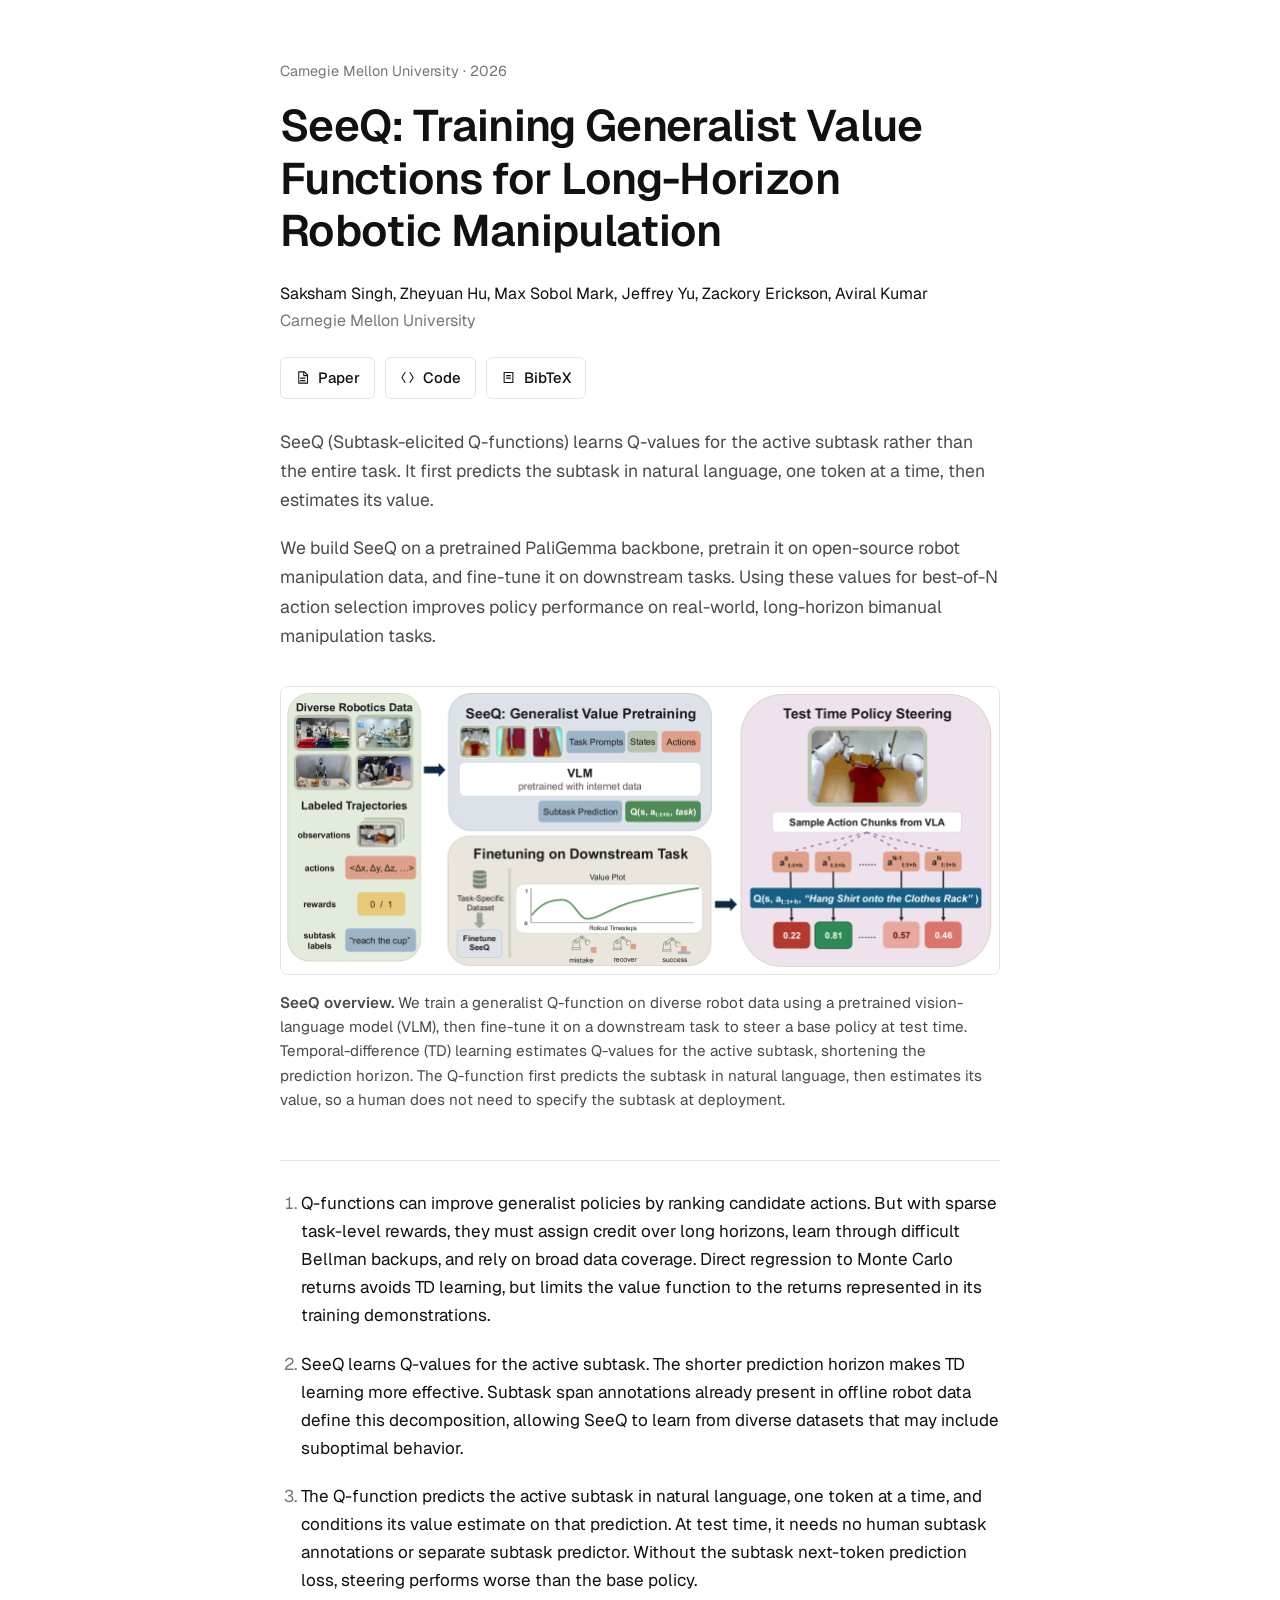
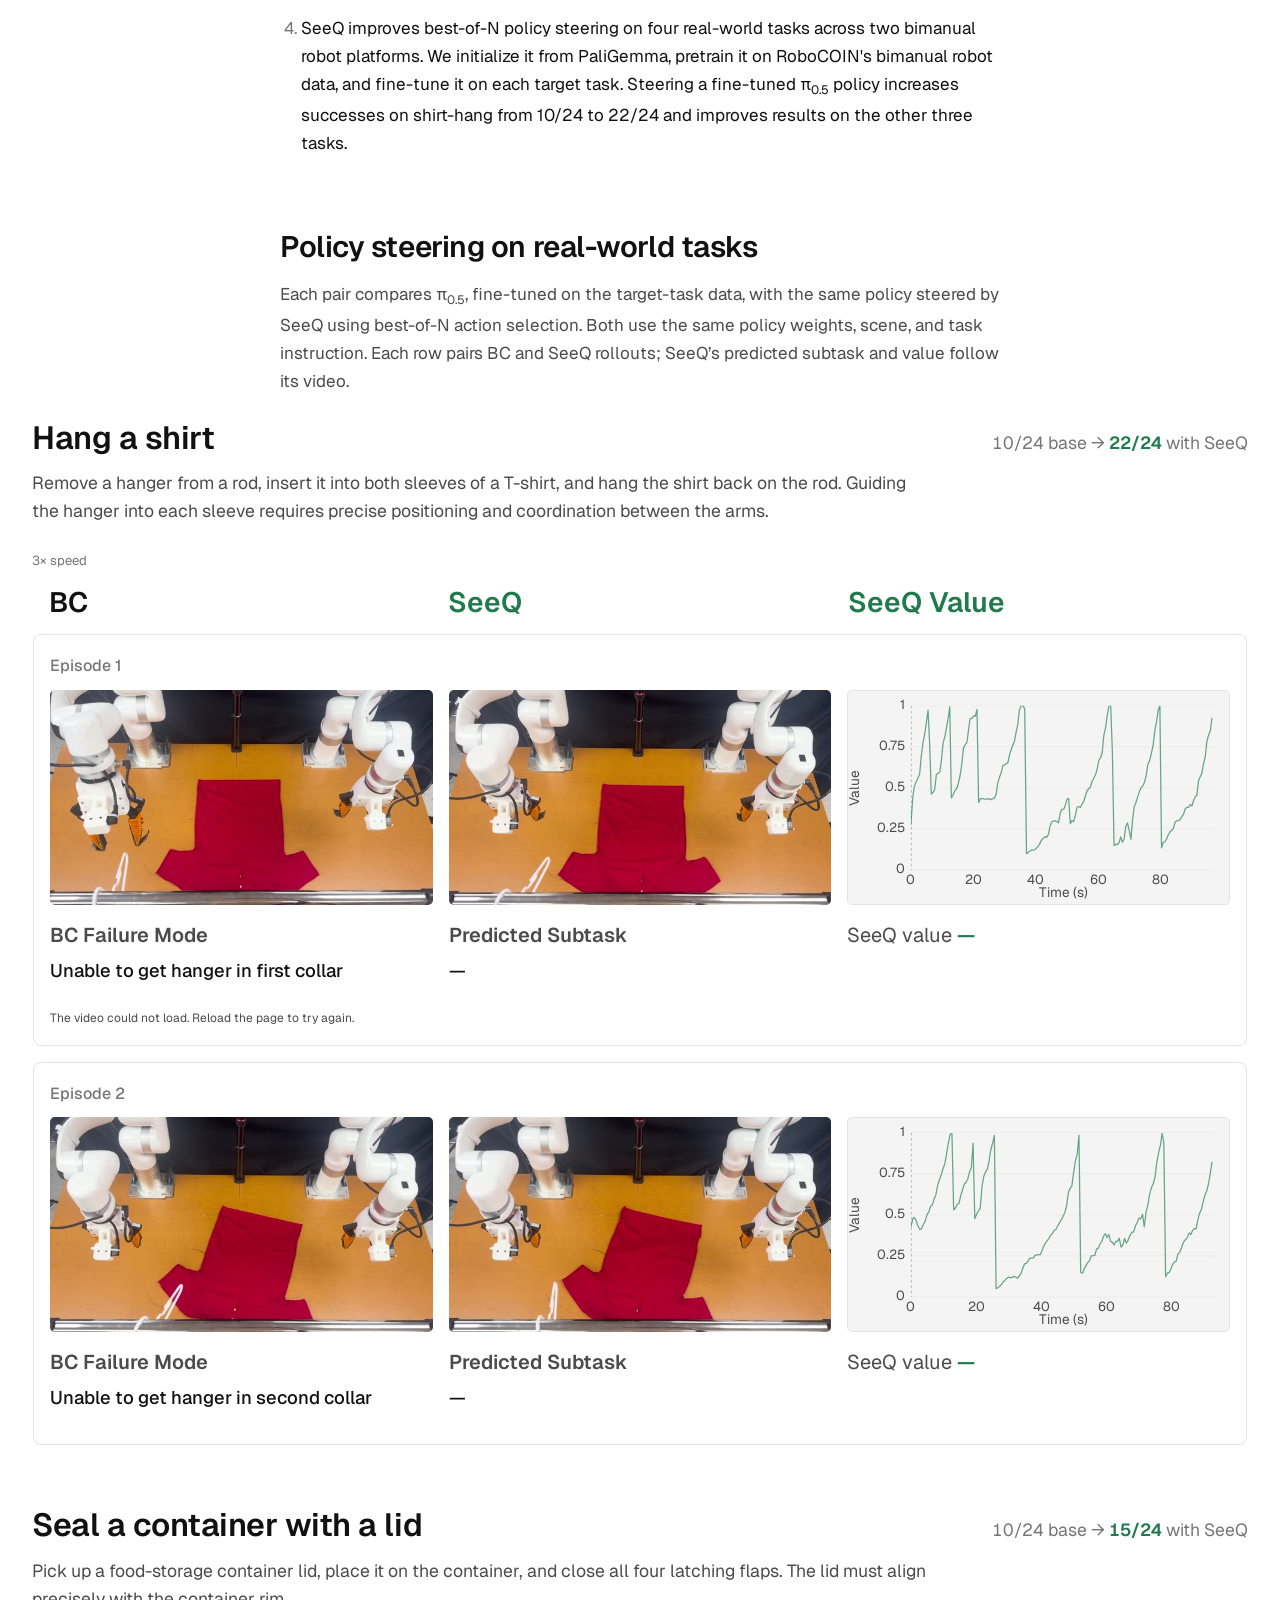
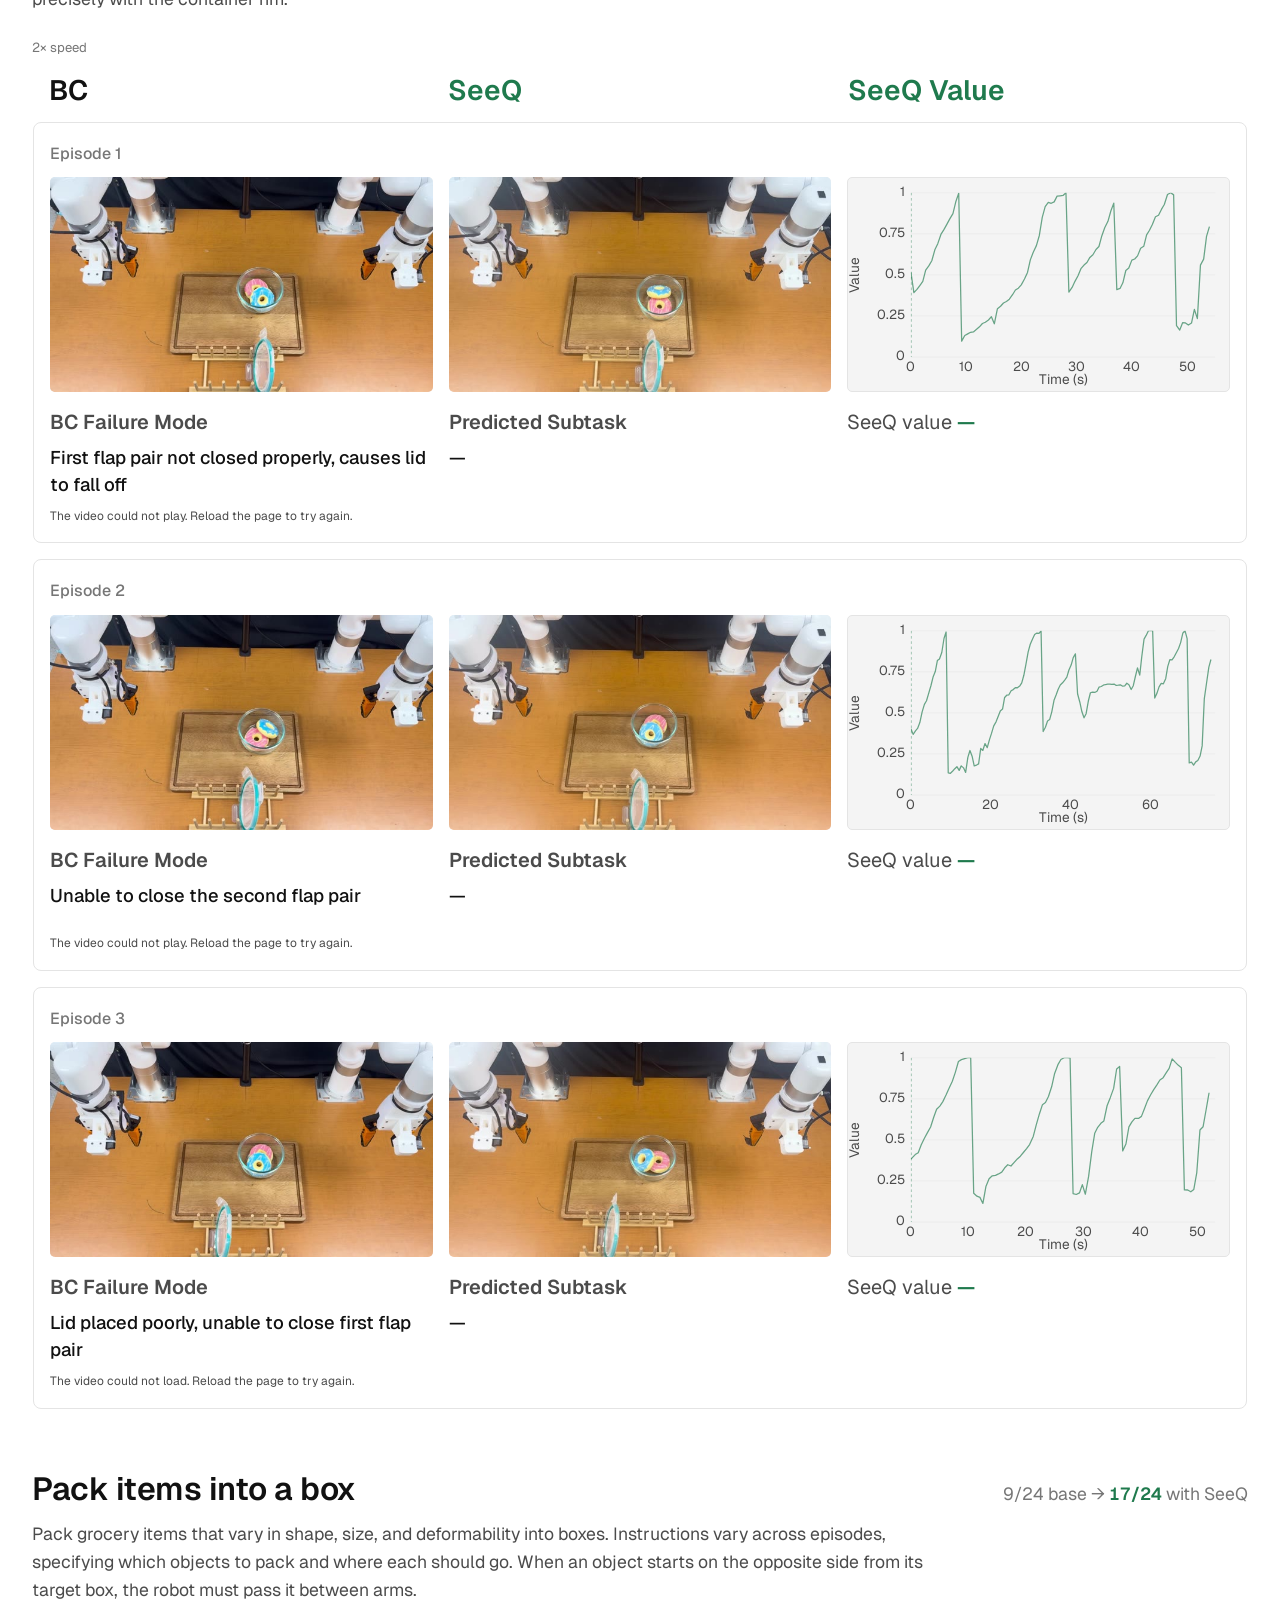
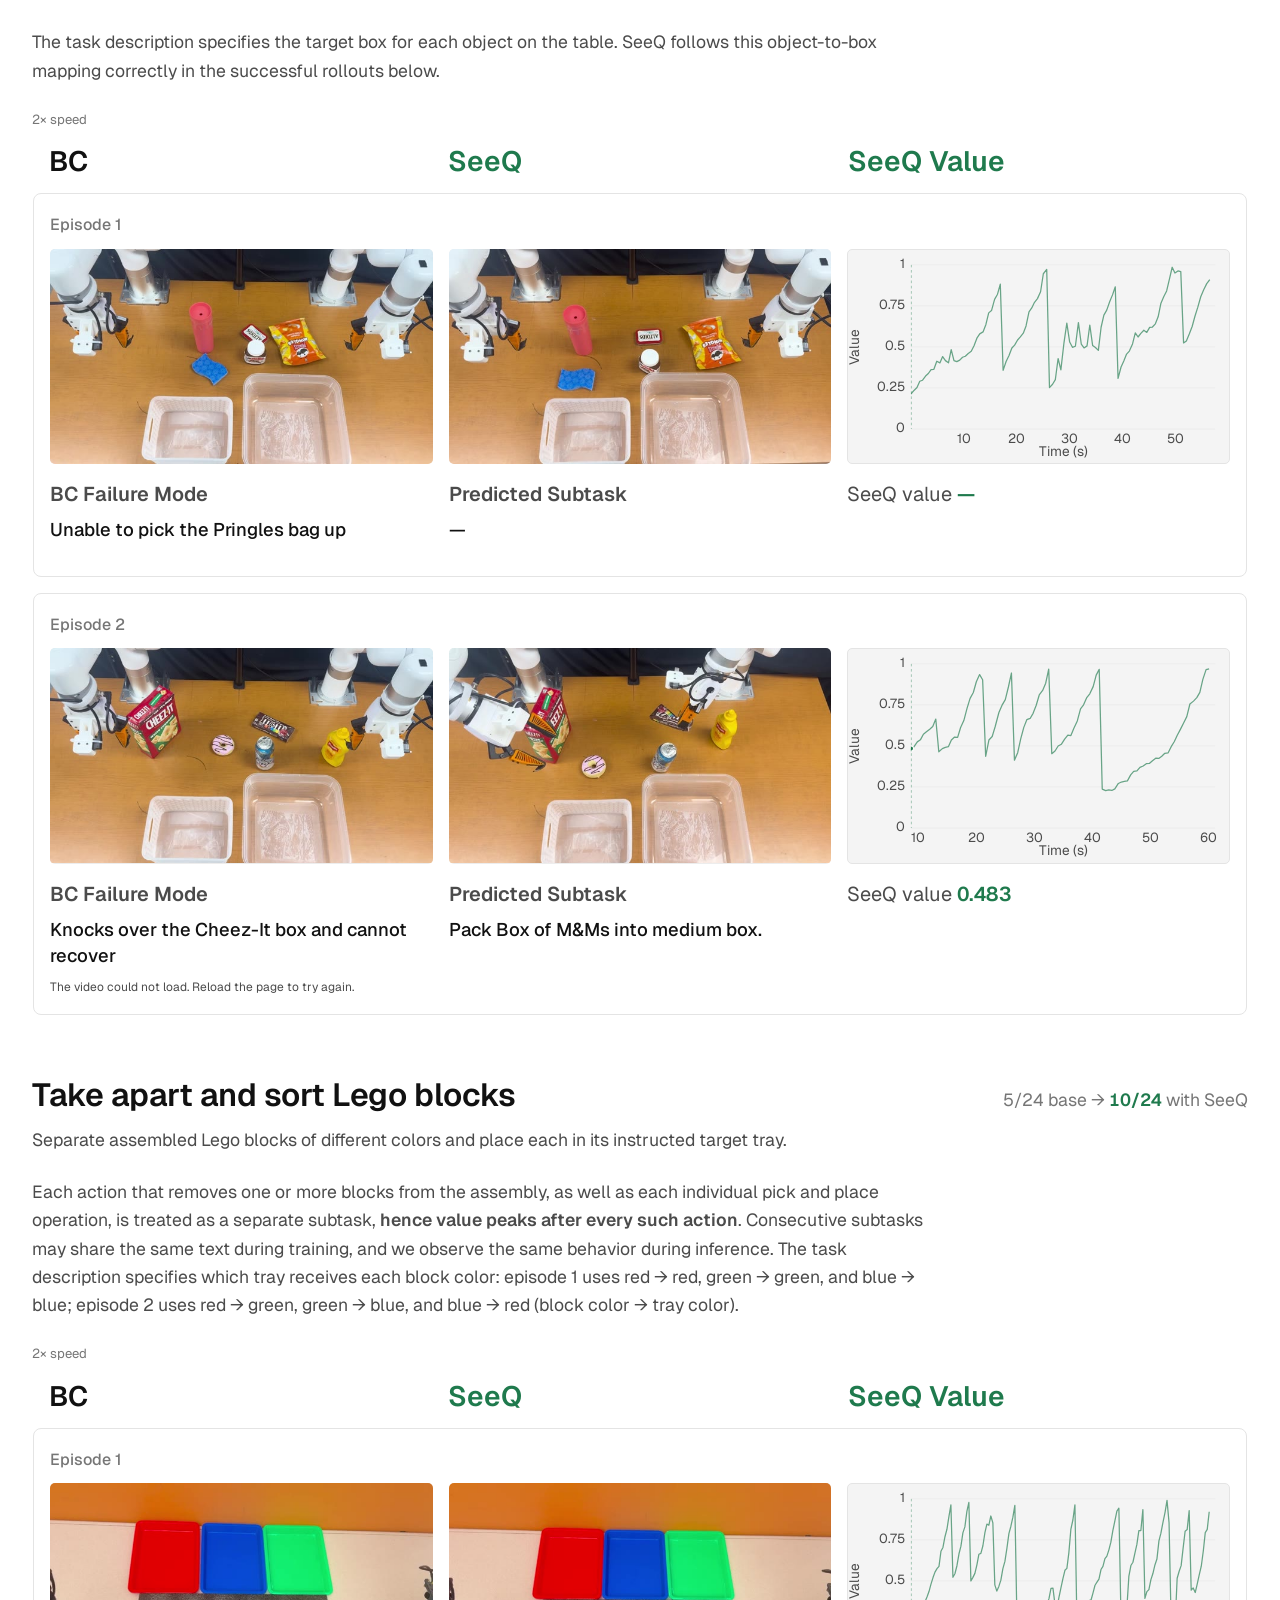
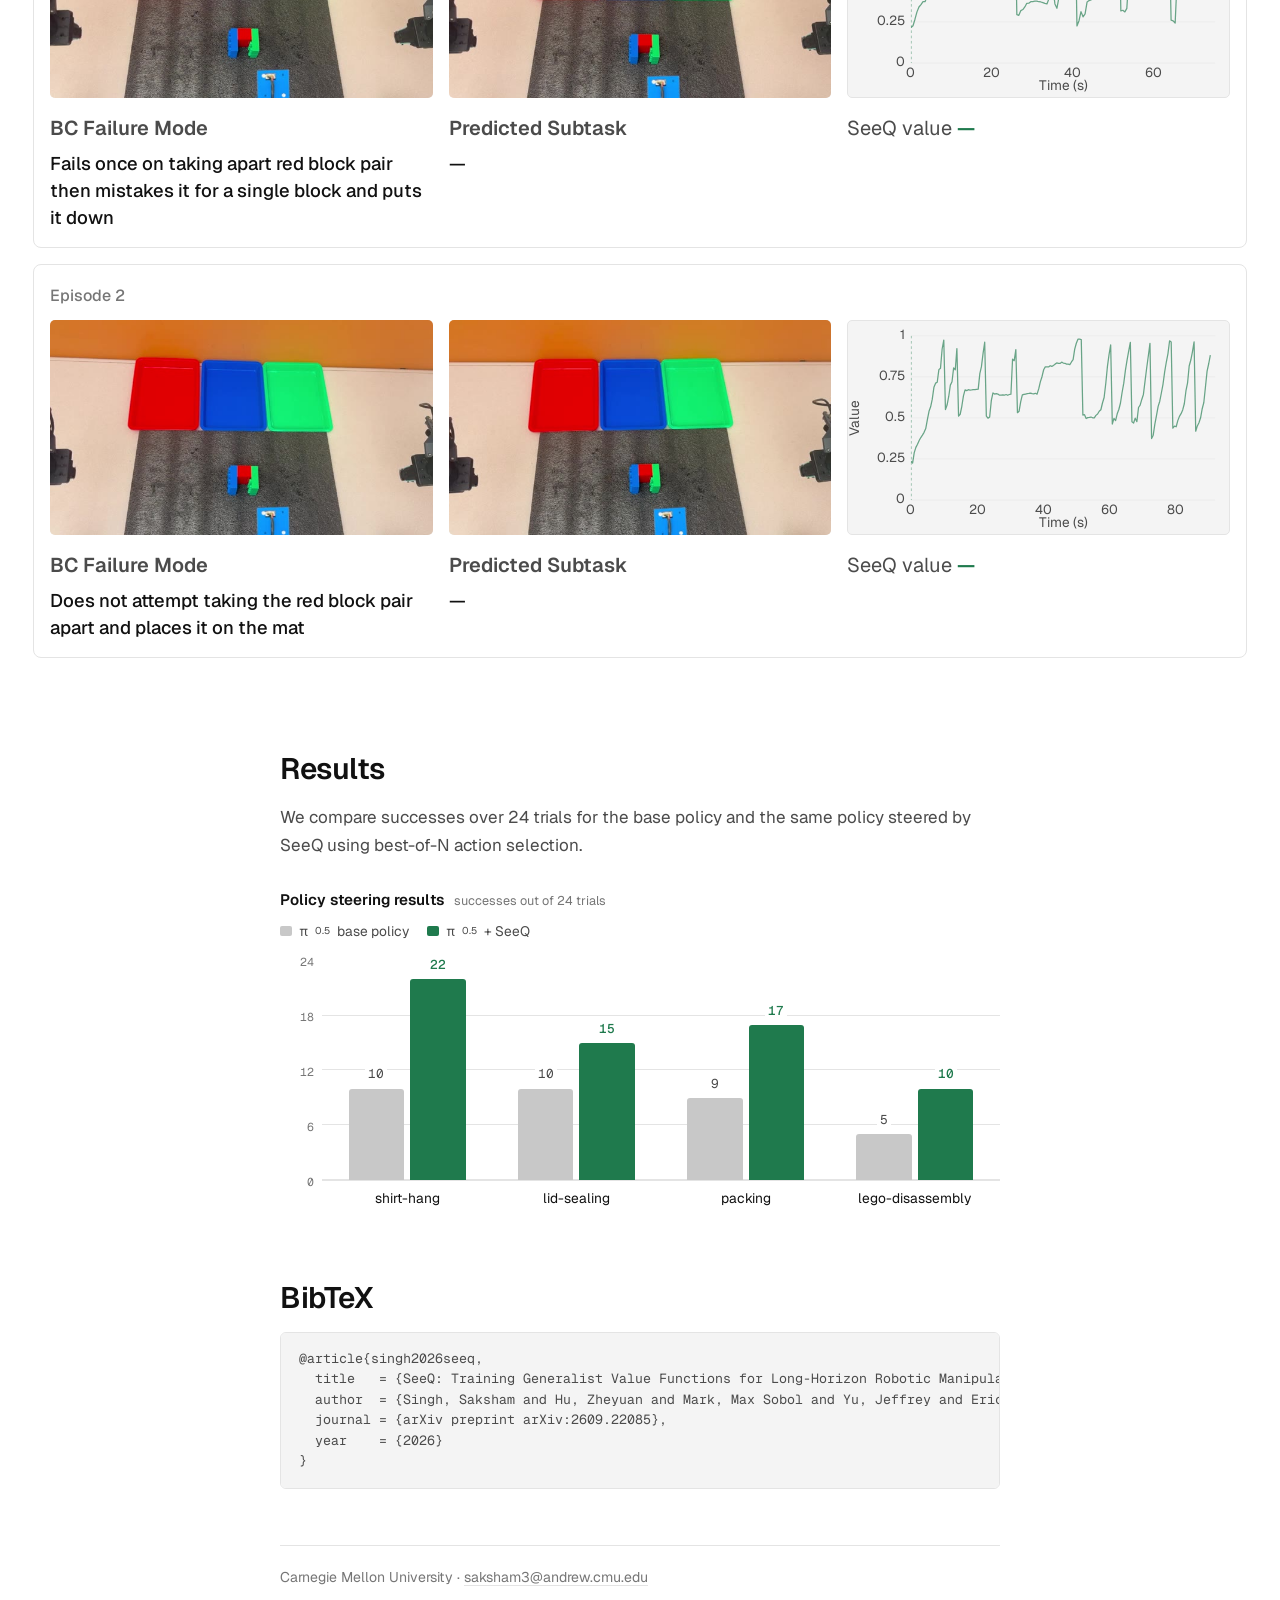
==== index.html @ baf0e5eb "Caption each BC rollout with its failure mode Co-Authored-By: Claude Fable 5.1 <noreply@anthropic.co" ====
<!DOCTYPE html>
<html lang="en">
<head>
<meta charset="utf-8">
<meta name="viewport" content="width=device-width, initial-scale=1">
<title>SeeQ</title>
<meta name="description" content="SeeQ (Subtask-elicited Q-functions) predicts the active subtask in natural language, then estimates its Q-value to guide action selection on long-horizon bimanual manipulation tasks.">
<link rel="icon" href="static/favicon.svg?v=1" type="image/svg+xml">
<link rel="icon" href="static/favicon-32.png?v=1" sizes="32x32" type="image/png">
<link rel="apple-touch-icon" href="static/apple-touch-icon.png?v=1">
<link rel="preconnect" href="https://fonts.googleapis.com">
<link rel="preconnect" href="https://fonts.gstatic.com" crossorigin>
<link rel="stylesheet" href="https://fonts.googleapis.com/css2?family=Geist:wght@400;500;600;700&family=Geist+Mono:wght@400;500&display=swap">
<style>
  :root {
    --ground: #ffffff;
    --panel: #f4f4f4;
    --ink: #111111;
    --ink-2: #4b4b4b;
    --muted: #767676;
    --line: #e4e4e4;
    --accent: #1f7a4d;
    --base-bar: #c8c8c8;
    --slot: #ededed;
    --nav-link: #1a73ff;
    --nav-link-hover: #0b5ed7;
    --text-width: 720px;
    --media-width: 1040px;
    --gutter: clamp(20px, 4vw, 32px);
  }
  @media (prefers-color-scheme: dark) {
    :root:not([data-theme="light"]) {
      --ground: #111111;
      --panel: #1a1a1a;
      --ink: #ededed;
      --ink-2: #b8b8b8;
      --muted: #868686;
      --line: #2a2a2a;
      --accent: #4fbf82;
      --base-bar: #3d3d3d;
      --slot: #1e1e1e;
      --nav-link: #5aa9ff;
      --nav-link-hover: #8cc4ff;
    }
  }
  :root[data-theme="dark"] {
    --ground: #111111;
    --panel: #1a1a1a;
    --ink: #ededed;
    --ink-2: #b8b8b8;
    --muted: #868686;
    --line: #2a2a2a;
    --accent: #4fbf82;
    --base-bar: #3d3d3d;
    --slot: #1e1e1e;
    --nav-link: #5aa9ff;
    --nav-link-hover: #8cc4ff;
  }

  * { box-sizing: border-box; }
  html { color-scheme: light dark; scroll-behavior: smooth; scroll-padding-top: 24px; }
  @media (prefers-reduced-motion: reduce) { html { scroll-behavior: auto; } }
  body {
    margin: 0; background: var(--ground); color: var(--ink);
    font-family: "Geist", system-ui, -apple-system, "Segoe UI", Roboto, sans-serif;
    font-size: 17px; line-height: 1.65;
    padding-block: 0 64px; padding-inline: var(--gutter);
    -webkit-font-smoothing: antialiased;
  }
  a { color: inherit; text-decoration: underline; text-decoration-color: var(--line); text-underline-offset: 3px; }
  a:hover { text-decoration-color: var(--ink-2); }
  :focus-visible { outline: 2px solid var(--accent); outline-offset: 3px; border-radius: 3px; }
  img, video { max-width: 100%; display: block; }
  p { margin: 0 0 1.1em; }
  h1, h2, h3 { margin: 0; line-height: 1.2; text-wrap: balance; letter-spacing: -0.015em; }
  h2 { font-size: clamp(1.5rem, 1.2rem + 1vw, 1.85rem); font-weight: 600; margin-bottom: 16px; }
  h3 { font-size: 1.05rem; font-weight: 600; margin-bottom: 6px; }
  .mono { font-family: "Geist Mono", ui-monospace, SFMono-Regular, Menlo, monospace; font-variant-numeric: tabular-nums; }
  .text { max-width: var(--text-width); margin-inline: auto; }
  .media { max-width: var(--media-width); margin-inline: auto; }
  section { margin-top: clamp(48px, 7vw, 72px); }
  .lead { color: var(--ink-2); }
  b { font-weight: 600; }
  sub { font-size: 0.72em; }

  /* Table of contents: fixed in the left margin, hidden once the rollouts heading scrolls into view */
  .toc {
    position: fixed; left: clamp(16px, 2vw, 28px); top: 50%; transform: translateY(-50%);
    width: 244px; z-index: 10; font-size: 1.1rem; line-height: 1.45;
    transition: opacity 0.25s ease, transform 0.25s ease;
  }
  .toc.hidden { opacity: 0; pointer-events: none; transform: translateY(-50%) translateX(-12px); }
  .toc .toc-title { font-size: 0.82rem; text-transform: uppercase; letter-spacing: 0.05em; color: var(--muted); margin-bottom: 12px; }
  .toc ol { list-style: none; margin: 0; padding: 0; }
  .toc li { margin: 0 0 10px; }
  .toc ol ol { margin: 8px 0 0 4px; padding-left: 12px; border-left: 1px solid var(--line); }
  .toc ol ol li { margin-bottom: 6px; }
  .toc a { color: var(--nav-link); text-decoration: none; font-weight: 500; }
  .toc ol ol a { font-size: 0.98rem; font-weight: 400; }
  .toc a:hover { color: var(--nav-link-hover); }
  @media (max-width: 1280px) { .toc { display: none; } }

  /* Hero */
  header { padding-top: clamp(36px, 5vw, 60px); }
  header .kicker { color: var(--muted); font-size: 0.9rem; margin-bottom: 16px; }
  h1 { font-size: clamp(1.85rem, 1.2rem + 2.4vw, 2.75rem); font-weight: 600; }
  h1 .title-phrase { white-space: nowrap; }
  .dek { font-size: 1.1rem; line-height: 1.65; color: var(--ink-2); margin-top: 28px; }
  .dek p:last-child { margin-bottom: 0; }
  .authors { margin-top: 22px; font-size: 1rem; line-height: 1.7; text-wrap: pretty; }
  .authors .name { white-space: nowrap; }
  .authors .aff { color: var(--muted); }
  .links { margin-top: 22px; display: flex; flex-wrap: wrap; gap: 10px; }
  .btn {
    display: inline-flex; align-items: center; gap: 8px; padding: 8px 14px; border-radius: 6px;
    border: 1px solid var(--line); background: var(--ground); color: var(--ink); text-decoration: none; font-size: 0.93rem; font-weight: 500;
  }
  .btn:hover { border-color: var(--ink-2); }
  .btn svg { width: 15px; height: 15px; fill: none; stroke: currentColor; stroke-width: 1.7; stroke-linecap: round; stroke-linejoin: round; }
  .btn.soon { color: var(--muted); cursor: default; }
  .btn.soon:hover { border-color: var(--line); }

  figure { margin: 0; }
  figcaption, .caption {
    color: var(--ink-2); font-size: 0.95rem; line-height: 1.6;
    margin: 16px auto 0; max-width: var(--text-width);
  }
  .hero-figure { margin-top: 36px; }
  .hero-figure img { width: 100%; border-radius: 8px; border: 1px solid var(--line); background: #fff; }

  /* Summary */
  .tldr { margin-top: 48px; border-top: 1px solid var(--line); padding-top: 28px; }
  .tldr ol { margin: 0; padding-left: 1.25em; display: flex; flex-direction: column; gap: 20px; }
  .tldr li::marker { color: var(--muted); font-variant-numeric: tabular-nums; }

  /* Rollouts */
  .task { margin-top: 40px; }
  .task:first-of-type { margin-top: 24px; }
  .task-head { display: flex; align-items: baseline; justify-content: space-between; gap: 14px; flex-wrap: wrap; margin-bottom: 12px; }
  .task-head h3 { margin: 0; font-weight: 600; font-size: 1.05rem; }
  .task-head .score { color: var(--muted); font-size: 0.92rem; font-variant-numeric: tabular-nums; }
  .task-head .score b { color: var(--accent); font-weight: 600; }
  .pair { display: grid; grid-template-columns: minmax(0, 1fr) minmax(0, 1fr); gap: 16px; }
  @media (max-width: 640px) { .pair { grid-template-columns: 1fr; } }
  .slot .tag { font-size: 0.82rem; color: var(--ink-2); margin-bottom: 6px; display: flex; align-items: center; gap: 8px; }
  .slot .tag::before { content: ""; width: 9px; height: 9px; border-radius: 50%; background: var(--base-bar); }
  .slot.seeq .tag::before { background: var(--accent); }
  .frame { position: relative; aspect-ratio: 16 / 9; width: 100%; border-radius: 6px; overflow: hidden; background: var(--slot); border: 1px solid var(--line); }
  .frame video { position: absolute; inset: 0; width: 100%; height: 100%; object-fit: cover; }
  .frame .empty { position: absolute; inset: 0; display: flex; align-items: center; justify-content: center; text-align: center; padding: 12px; color: var(--muted); font-family: "Geist Mono", monospace; font-size: 0.74rem; line-height: 1.5; }
  .frame.ready .empty { display: none; }
  .todo { color: var(--muted); font-style: italic; }

  /* Vertical grouped bar chart (pure CSS) */
  .results-chart { margin-top: 28px; }
  .chart-title {
    display: flex; align-items: baseline; flex-wrap: wrap; gap: 4px 10px;
    font-size: 0.95rem; font-weight: 600; margin-bottom: 8px;
  }
  .chart-title small { color: var(--muted); font-weight: 400; }
  .legend { display: flex; gap: 18px; flex-wrap: wrap; color: var(--ink-2); font-size: 0.86rem; margin-bottom: 18px; }
  .legend span { display: inline-flex; align-items: center; gap: 7px; }
  .legend span::before { content: ""; width: 12px; height: 10px; border-radius: 2px; background: var(--base-bar); }
  .legend span.s::before { background: var(--accent); }
  .vchart { display: grid; grid-template-columns: 34px 1fr; gap: 8px; }
  .vchart .axis { position: relative; height: 220px; font-family: "Geist Mono", monospace; font-size: 0.72rem; color: var(--muted); font-variant-numeric: tabular-nums; }
  .vchart .axis span { position: absolute; right: 0; transform: translateY(50%); }
  .vchart .plot {
    position: relative; height: 220px; border-bottom: 1px solid var(--line);
    background-image: repeating-linear-gradient(to top, var(--line) 0 1px, transparent 1px 25%);
    display: flex; align-items: flex-end; justify-content: space-around; gap: 4%; padding-inline: 2%;
  }
  .group { display: flex; align-items: flex-end; gap: 6px; height: 100%; width: 18%; max-width: 120px; }
  .vbar { position: relative; flex: 1; height: calc(var(--v) / 24 * 100%); border-radius: 3px 3px 0 0; background: var(--base-bar); }
  .vbar.seeq { background: var(--accent); }
  .vbar span {
    position: absolute; left: 50%; bottom: 100%; transform: translate(-50%, -4px);
    font-family: "Geist Mono", monospace; font-size: 0.8rem; color: var(--ink-2);
    font-variant-numeric: tabular-nums; white-space: nowrap; background: var(--ground); padding-inline: 3px;
  }
  .vbar.seeq span { color: var(--accent); font-weight: 500; }
  .xlabels { display: grid; grid-template-columns: 34px 1fr; gap: 8px; margin-top: 8px; }
  .xlabels .row { display: flex; justify-content: space-around; gap: 4%; padding-inline: 2%; }
  .xlabels .x {
    width: 18%; max-width: 120px; text-align: center; font-size: 0.86rem;
    line-height: 1.4; overflow-wrap: anywhere;
  }
  .xlabels .x small { display: block; color: var(--muted); font-family: "Geist", sans-serif; font-size: 0.78rem; }
  @media (max-width: 560px) {
    .vchart .axis, .vchart .plot { height: 180px; }
    .vchart, .xlabels { grid-template-columns: 24px 1fr; gap: 6px; }
    .vchart .plot, .xlabels .row { gap: 0; padding-inline: 0; }
    .xlabels .x { font-size: 0.8rem; width: 25%; }
    .vbar span { font-size: 0.75rem; }
    .task-head { gap: 6px; }
    .task-head .score { flex-basis: 100%; font-size: 0.85rem; }
    .group { gap: 4px; }
  }
  @media (max-width: 360px) {
    .links { gap: 8px; }
    .btn { font-size: 0.88rem; padding-inline: 9px; }
  }

  pre { margin: 0; padding: 16px 18px; border-radius: 6px; background: var(--panel); border: 1px solid var(--line); font-family: "Geist Mono", monospace; font-size: 0.83rem; line-height: 1.55; overflow-x: auto; color: var(--ink-2); }
  footer {
    margin-top: 56px; border-top: 1px solid var(--line); padding-top: 20px;
    color: var(--muted); font-size: 0.88rem; overflow-wrap: anywhere;
  }
</style>
<link rel="stylesheet" href="static/rollouts/rollouts.css?v=2">
<script defer src="static/rollouts/data.js?v=2"></script>
<script defer src="static/rollouts/player.js?v=7"></script>
</head>
<body>

<aside class="toc" id="toc" aria-label="Contents">
  <div class="toc-title">Contents</div>
  <ol>
    <li><a href="#tldr">Summary</a></li>
    <li><a href="#rollouts">Rollouts</a>
      <ol>
        <li><a href="#shirt_hang">Hang a shirt</a></li>
        <li><a href="#lid_sealing">Seal a container with a lid</a></li>
        <li><a href="#packing">Pack items into a box</a></li>
        <li><a href="#lego">Take apart and sort Lego blocks</a></li>
      </ol>
    </li>
    <li><a href="#results">Results</a></li>
    <li><a href="#bibtex">BibTeX</a></li>
  </ol>
</aside>

<header id="top">
  <div class="text">
    <div class="kicker">Carnegie Mellon University · 2026</div>
    <h1>SeeQ: Training Generalist Value Functions for <span class="title-phrase">Long-Horizon</span>
      Robotic Manipulation</h1>
    <div class="authors">
      <span class="name">Saksham Singh</span>, <span class="name">Zheyuan Hu</span>,
      <span class="name">Max Sobol Mark</span>, <span class="name">Jeffrey Yu</span>,
      <span class="name">Zackory Erickson</span>, <span class="name">Aviral Kumar</span><br>
      <span class="aff">Carnegie Mellon University</span>
    </div>
    <div class="links">
      <a class="btn" href="https://arxiv.org/abs/2609.22085"><svg viewBox="0 0 24 24"><path d="M6 3h9l5 5v13H6z"/><path d="M14 3v6h6"/><path d="M9 13h7M9 17h7"/></svg>Paper</a>
      <a class="btn" href="https://github.com/saksham002/generalist-value-functions"><svg viewBox="0 0 24 24"><path d="M8 4 3 12l5 8M16 4l5 8-5 8"/></svg>Code</a>
      <a class="btn" href="#bibtex"><svg viewBox="0 0 24 24"><path d="M5 4h14v16H5z"/><path d="M9 9h6M9 13h6"/></svg>BibTeX</a>
    </div>
    <div class="dek">
      <p>SeeQ (Subtask-elicited Q-functions) learns Q-values for the active subtask rather than the entire task.
        It first predicts the subtask in natural language, one token at a time, then estimates its value.</p>
      <p>We build SeeQ on a pretrained PaliGemma backbone, pretrain it on open-source robot manipulation data,
        and fine-tune it on downstream tasks. Using these values for best-of-N action selection improves policy
        performance on real-world, long-horizon bimanual manipulation tasks.</p>
    </div>
  </div>

  <figure class="text hero-figure">
    <img src="static/seeq_teaser.png?v=293fc65b6475" alt="SeeQ overview. Left: diverse robot data with observations, actions, sparse rewards and subtask labels. Middle: a VLM-backed Q-function pretrained to predict the subtask and its value, then fine-tuned on a downstream task. Right: at test time the policy samples action chunks and SeeQ scores each one for the predicted subtask.">
    <figcaption><b>SeeQ overview.</b> We train a generalist Q-function on diverse robot data using a pretrained
      vision-language model (VLM), then fine-tune it on a downstream task to steer a base policy at test time.
      Temporal-difference (TD) learning estimates Q-values for the active subtask, shortening the prediction horizon.
      The Q-function first predicts the subtask in natural language, then estimates its value, so a human does not
      need to specify the subtask at deployment.</figcaption>
  </figure>

  <div class="text tldr" id="tldr">
    <ol>
      <li>Q-functions can improve generalist policies by ranking candidate actions. But with sparse task-level rewards,
        they must assign credit over long horizons, learn through difficult Bellman backups, and rely on broad data
        coverage. Direct regression to Monte Carlo returns avoids TD learning, but limits the value function to the
        returns represented in its training demonstrations.</li>
      <li>SeeQ learns Q-values for the active subtask. The shorter prediction horizon makes TD learning more effective.
        Subtask span annotations already present in offline robot data define this decomposition, allowing SeeQ to
        learn from diverse datasets that may include suboptimal behavior.</li>
      <li>The Q-function predicts the active subtask in natural language, one token at a time, and conditions its value
        estimate on that prediction. At test time, it needs no human subtask annotations or separate subtask predictor.
        Without the subtask next-token prediction loss, steering performs worse than the base policy.</li>
      <li>SeeQ improves best-of-N policy steering on four real-world tasks across two bimanual robot platforms.
        We initialize it from PaliGemma, pretrain it on RoboCOIN's bimanual robot data, and fine-tune it on each target
        task. Steering a fine-tuned π<sub>0.5</sub> policy increases successes on shirt-hang from 10/24 to 22/24 and
        improves results on the other three tasks.</li>
    </ol>
  </div>
</header>

<section id="rollouts">
  <div class="text">
    <h2>Policy steering on real-world tasks</h2>
    <p class="lead">Each pair compares π<sub>0.5</sub>, fine-tuned on the target-task data, with the same policy steered
      by SeeQ using best-of-N action selection. Both use the same policy weights, scene, and task instruction.
      Each row pairs BC and SeeQ rollouts;
      SeeQ’s predicted subtask and value follow its video.</p>
  </div>
  <div class="media">
    <article class="task" id="shirt_hang">
      <div class="task-head"><h3>Hang a shirt</h3><span class="score">10/24 base &rarr; <b>22/24</b> with SeeQ</span></div>
      <p class="caption">Remove a hanger from a rod, insert it into both sleeves of a T-shirt, and hang the shirt back
        on the rod. Guiding the hanger into each sleeve requires precise positioning and coordination between the arms.</p>
      <div class="rollout-pairs"></div>
    </article>
    <article class="task" id="lid_sealing">
      <div class="task-head"><h3>Seal a container with a lid</h3><span class="score">10/24 base &rarr; <b>15/24</b> with SeeQ</span></div>
      <p class="caption">Pick up a food-storage container lid, place it on the container, and close all four latching
        flaps. The lid must align precisely with the container rim.</p>
      <div class="rollout-pairs"></div>
    </article>
    <article class="task" id="packing">
      <div class="task-head"><h3>Pack items into a box</h3><span class="score">9/24 base &rarr; <b>17/24</b> with SeeQ</span></div>
      <p class="caption">Pack grocery items that vary in shape, size, and deformability into boxes. Instructions
        vary across episodes, specifying which objects to pack and where each should go. When an object starts on
        the opposite side from its target box, the robot must pass it between arms.</p>
      <p class="caption">The task description specifies the target box for each object on the table. SeeQ follows
        this object-to-box mapping correctly in the successful rollouts below.</p>
      <div class="rollout-pairs"></div>
    </article>
    <article class="task" id="lego">
      <div class="task-head"><h3>Take apart and sort Lego blocks</h3><span class="score">5/24 base &rarr; <b>10/24</b> with SeeQ</span></div>
      <p class="caption">Separate assembled Lego blocks of different colors and place each in its instructed target tray.</p>
      <p class="caption">Each action that removes one or more blocks from the assembly, as well as each individual
        pick and place operation, is treated as a separate subtask, <b>hence value peaks after every such action</b>. Consecutive subtasks may share the same text
        during training, and we observe the same behavior during inference. The task description specifies which
        tray receives each block color: episode 1 uses red &rarr; red, green &rarr; green, and blue &rarr; blue;
        episode 2 uses red &rarr; green, green &rarr; blue, and blue &rarr; red (block color &rarr; tray color).</p>
      <div class="rollout-pairs"></div>
    </article>
  </div>
</section>

<section id="results">
  <div class="text">
    <h2>Results</h2>
    <p class="lead">We compare successes over 24 trials for the base policy and the same policy steered by SeeQ
      using best-of-N action selection.</p>
  </div>

  <div class="text results-chart">
    <div class="chart-title">Policy steering results <small>successes out of 24 trials</small></div>
    <div class="legend"><span>π<sub>0.5</sub> base policy</span><span class="s">π<sub>0.5</sub> + SeeQ</span></div>
    <div class="vchart" role="img" aria-label="Base policy versus SeeQ successes out of 24: shirt-hang 10 vs 22, lid-sealing 10 vs 15, packing 9 vs 17, lego-disassembly 5 vs 10.">
      <div class="axis"><span style="bottom:100%">24</span><span style="bottom:75%">18</span><span style="bottom:50%">12</span><span style="bottom:25%">6</span><span style="bottom:0">0</span></div>
      <div class="plot">
        <div class="group"><div class="vbar" style="--v:10"><span>10</span></div><div class="vbar seeq" style="--v:22"><span>22</span></div></div>
        <div class="group"><div class="vbar" style="--v:10"><span>10</span></div><div class="vbar seeq" style="--v:15"><span>15</span></div></div>
        <div class="group"><div class="vbar" style="--v:9"><span>9</span></div><div class="vbar seeq" style="--v:17"><span>17</span></div></div>
        <div class="group"><div class="vbar" style="--v:5"><span>5</span></div><div class="vbar seeq" style="--v:10"><span>10</span></div></div>
      </div>
    </div>
    <div class="xlabels"><div></div><div class="row">
      <div class="x">shirt-hang</div>
      <div class="x">lid-sealing</div>
      <div class="x">packing</div>
      <div class="x">lego-disas&shy;sembly</div>
    </div></div>
  </div>
</section>

<section id="bibtex">
  <div class="text">
    <h2>BibTeX</h2>
<pre>@article{singh2026seeq,
  title   = {SeeQ: Training Generalist Value Functions for Long-Horizon Robotic Manipulation},
  author  = {Singh, Saksham and Hu, Zheyuan and Mark, Max Sobol and Yu, Jeffrey and Erickson, Zackory and Kumar, Aviral},
  journal = {arXiv preprint arXiv:2609.22085},
  year    = {2026}
}</pre>
  </div>
</section>

<footer class="text">
  Carnegie Mellon University · <a href="mailto:saksham3@andrew.cmu.edu">saksham3@andrew.cmu.edu</a>
</footer>

<script>
  // The table of contents stays while the reader is above the rollouts and leaves as soon as
  // the "Policy steering" heading enters the viewport.
  (function () {
    var toc = document.getElementById("toc");
    var heading = document.querySelector("#rollouts h2");
    function update() {
      toc.classList.toggle("hidden", heading.getBoundingClientRect().top < window.innerHeight);
    }
    update();
    window.addEventListener("scroll", update, { passive: true });
    window.addEventListener("resize", update);
  })();

  // A slot shows the filename it expects until that mp4 exists.
  document.querySelectorAll(".frame video").forEach(function (video) {
    var frame = video.parentElement;
    video.addEventListener("loadedmetadata", function () { frame.classList.add("ready"); });
    video.addEventListener("error", function () { frame.classList.remove("ready"); video.hidden = true; });
  });
</script>
</body>
</html>
---- static/rollouts/rollouts.css ----
#rollouts > .media { max-width: 1280px; }
#rollouts .task { scroll-margin-top: 70px; }
#rollouts .task-head h3 { font-size: clamp(1.8rem, 2.5vw, 2.25rem); }
#rollouts .task-head .score { font-size: 1.1rem; }
#rollouts .task > .caption { margin: 12px 0 24px; max-width: 900px; font-size: 1.1rem; }
#rollouts .task-meta { color: var(--muted); font-size: 0.82rem; margin-bottom: 14px; }
#rollouts .comparison-scroll { overflow-x: auto; padding: 0 1px 5px; }
#rollouts .comparison { min-width: 810px; }
#rollouts .columns, #rollouts .episode-grid { display: grid; grid-template-columns: repeat(3, minmax(0, 1fr)); gap: 16px; }
#rollouts .columns { padding: 0 16px 14px; font-size: 1.75rem; line-height: 1.25; font-weight: 600; color: var(--ink); }
#rollouts .columns > :nth-child(2), #rollouts .columns > :nth-child(3) { color: var(--accent); }
#rollouts .episode { border: 1px solid var(--line); border-radius: 8px; background: var(--ground); padding: 16px; margin-bottom: 16px; }
#rollouts .episode-top { margin-bottom: 10px; }
#rollouts .episode-number { font-size: 1rem; font-weight: 500; color: var(--muted); }
#rollouts .video-shell { border-radius: 5px; overflow: hidden; background: var(--slot); aspect-ratio: 16 / 9; }
#rollouts video { width: 100%; height: 100%; display: block; object-fit: contain; }
#rollouts .subtask { display: flex; flex-direction: column; gap: 6px; padding-top: 14px; min-height: 96px; }
#rollouts .subtask-label { color: var(--ink-2); font-size: 1.25rem; font-weight: 600; }
#rollouts .subtask-text { font-size: 1.15rem; line-height: 1.45; font-weight: 500; }
#rollouts .chart { width: 100%; aspect-ratio: 16 / 9; display: block; border: 1px solid var(--line); border-radius: 5px; background: var(--panel); }
#rollouts .chart text { font-family: inherit; fill: var(--ink-2); font-size: 25px; }
#rollouts .chart .axis-label { font-size: 26px; }
#rollouts .chart .grid-line { stroke: var(--line); }
#rollouts .chart .value-path { stroke: var(--accent); opacity: 0.65; }
#rollouts .chart .cursor { stroke: var(--accent); }
#rollouts .chart .current-value { fill: var(--accent); stroke: var(--ground); }
#rollouts .value-readout { padding-top: 14px; font-size: 1.25rem; color: var(--ink-2); font-variant-numeric: tabular-nums; }
#rollouts .value-readout strong { color: var(--accent); font-weight: 600; }
#rollouts .playback-status { font-size: 0.75rem; color: var(--ink-2); margin: 8px 0 0; }
#rollouts .playback-status:empty { display: none; }
#rollouts .scroll-hint { display: none; }
@media (max-width: 900px) {
  #rollouts .scroll-hint { display: block; color: var(--muted); font-size: 0.75rem; margin: 0 0 12px; }
}
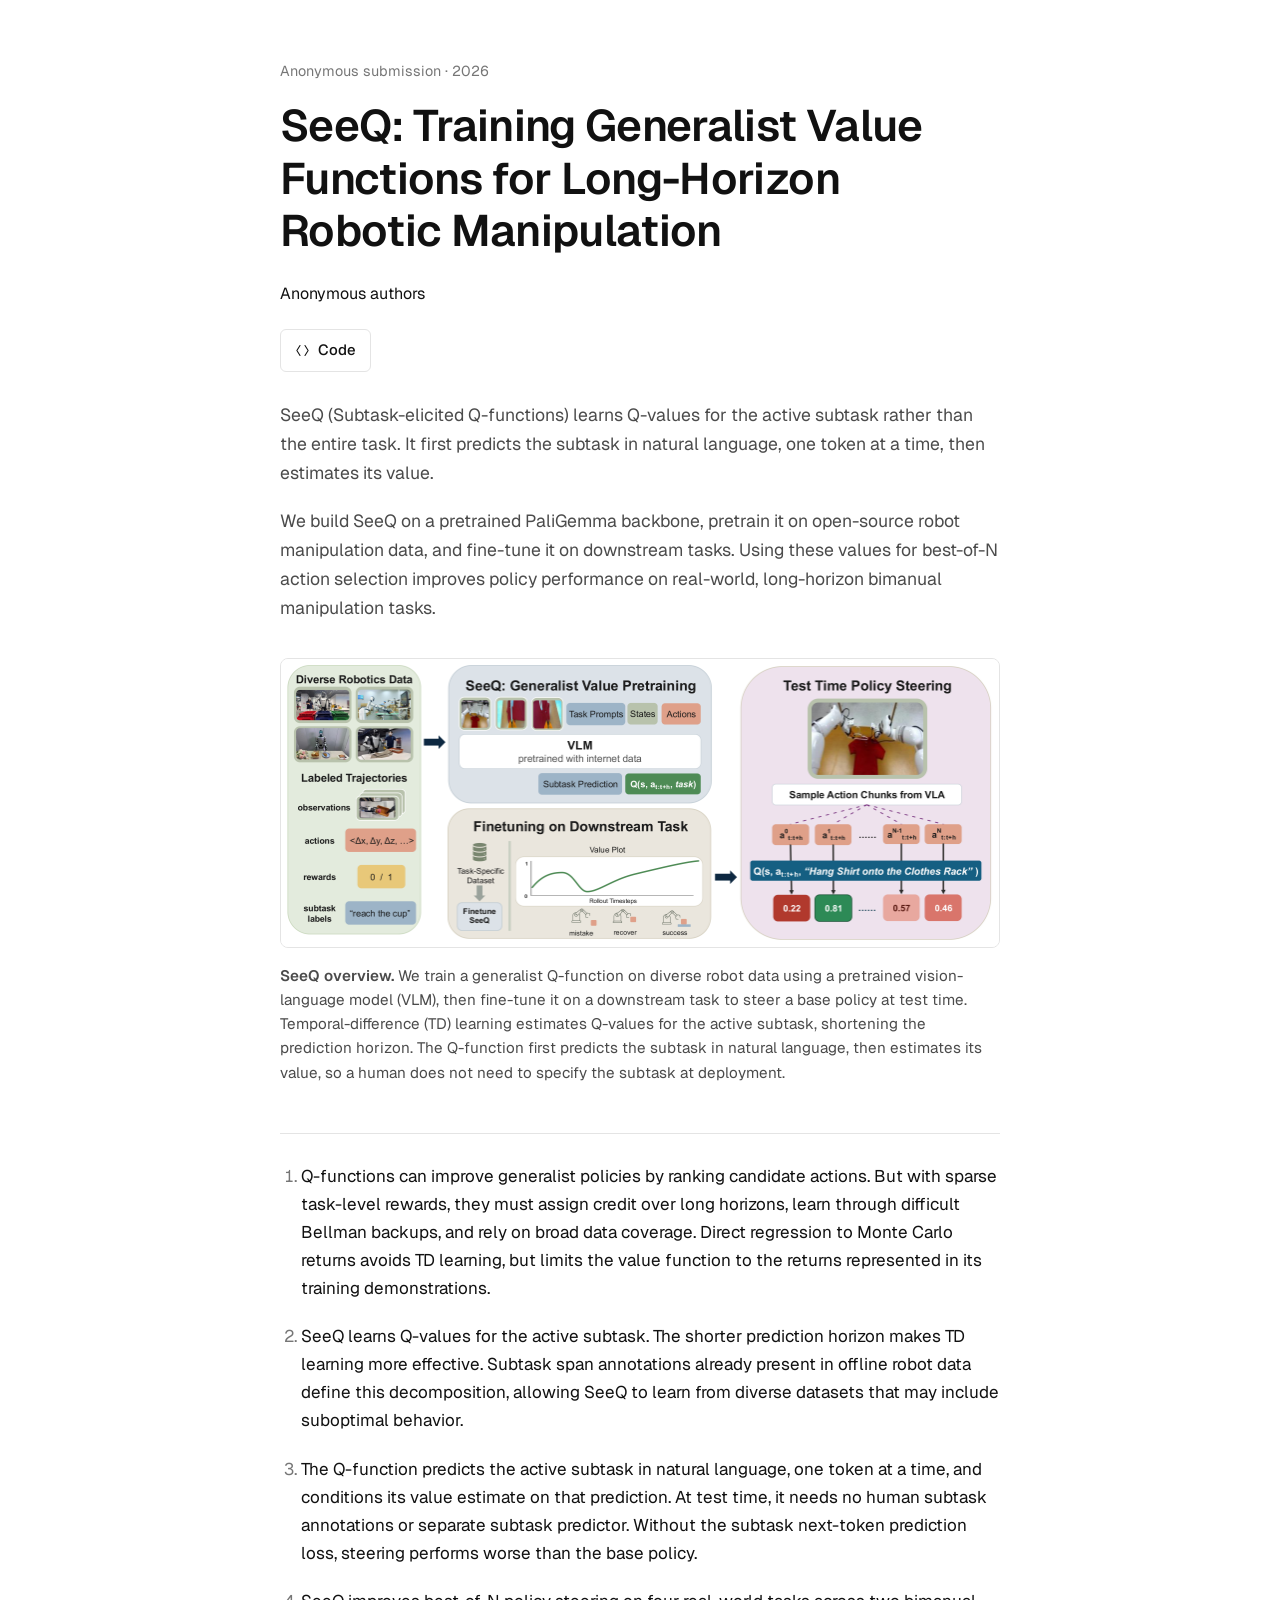
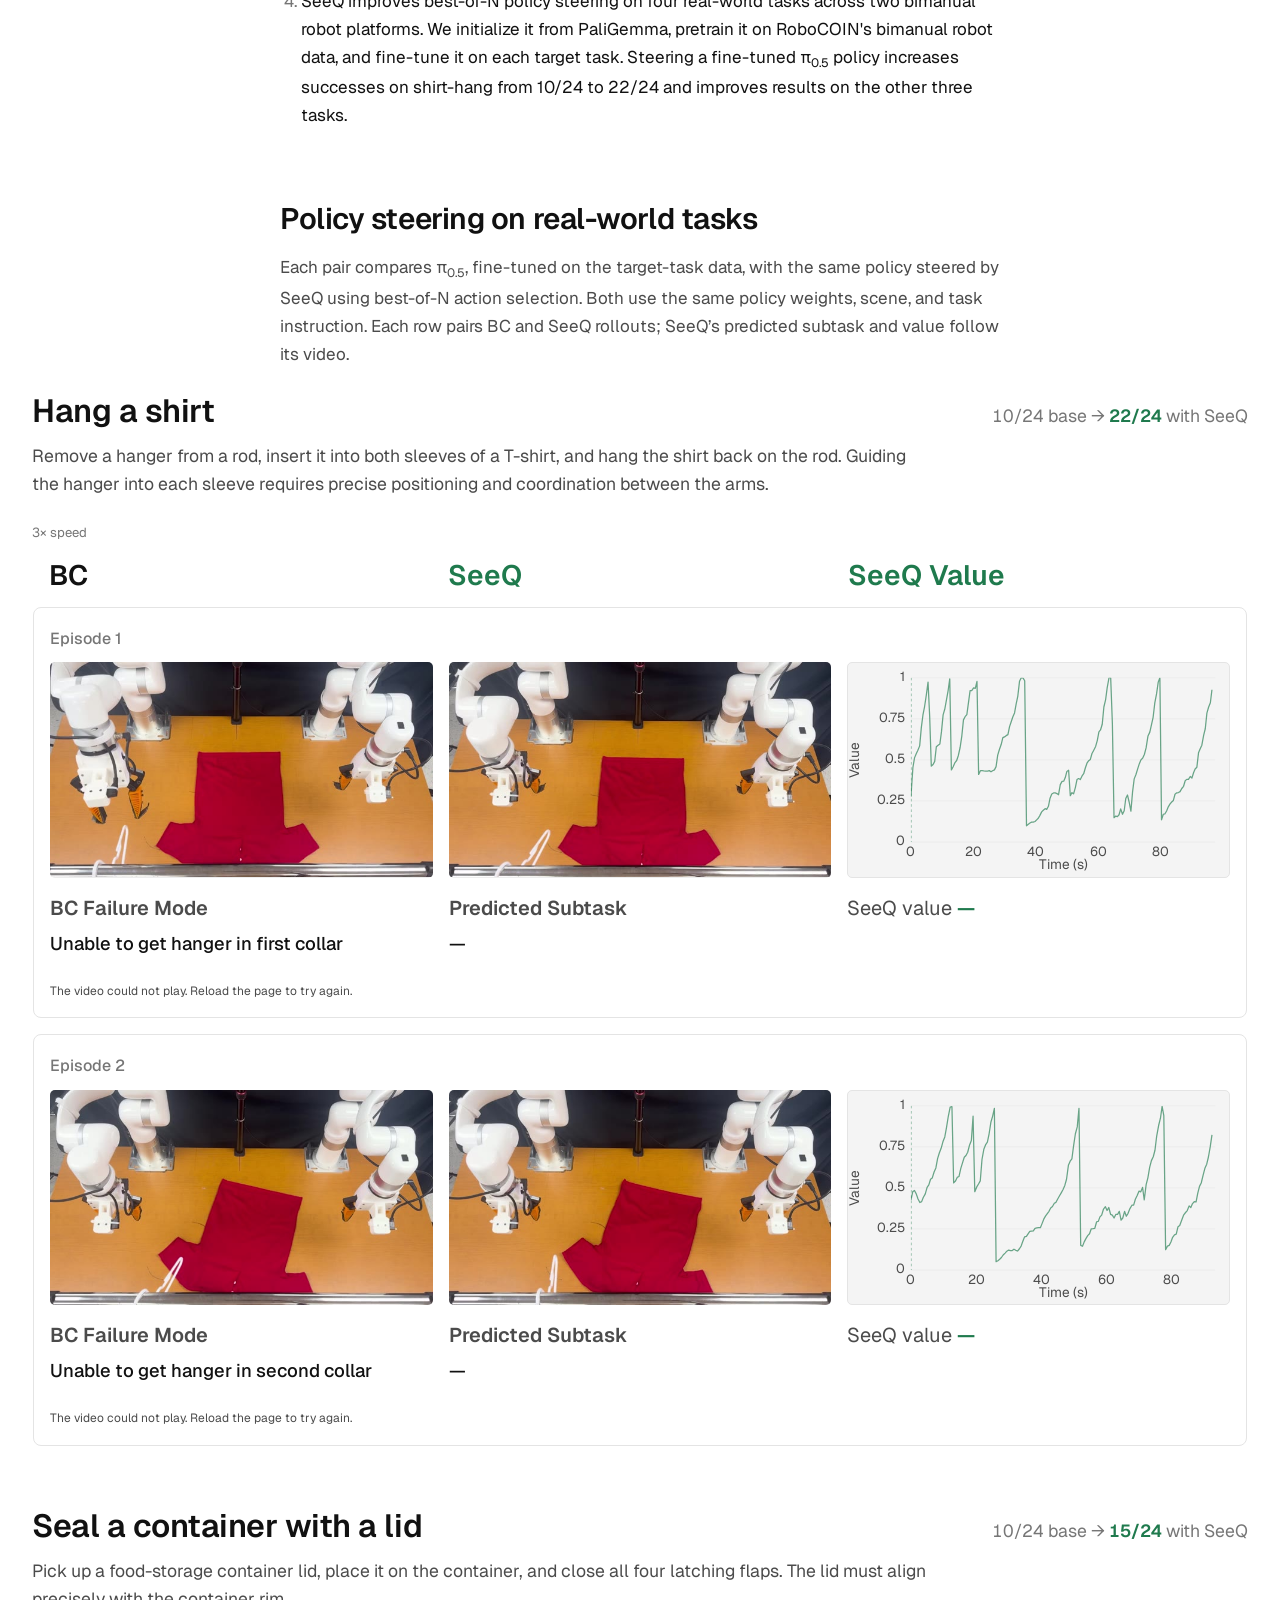
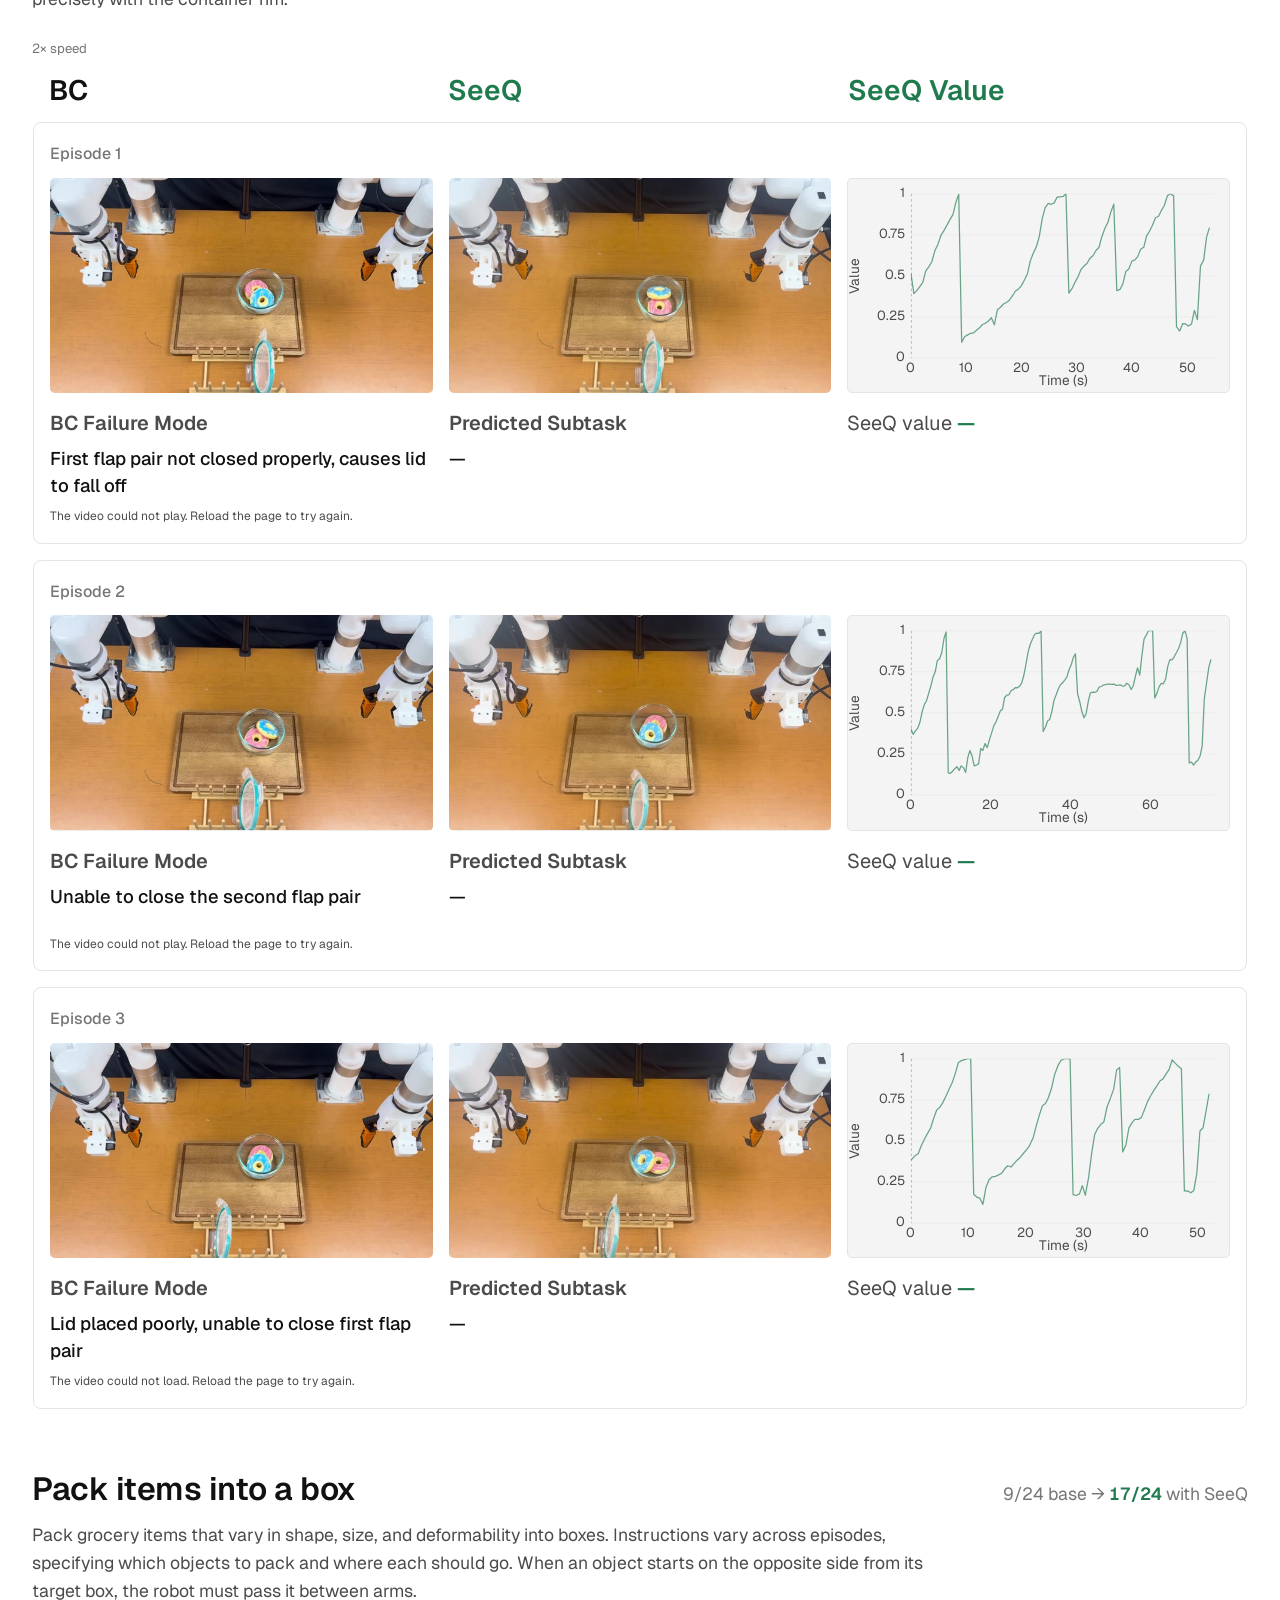
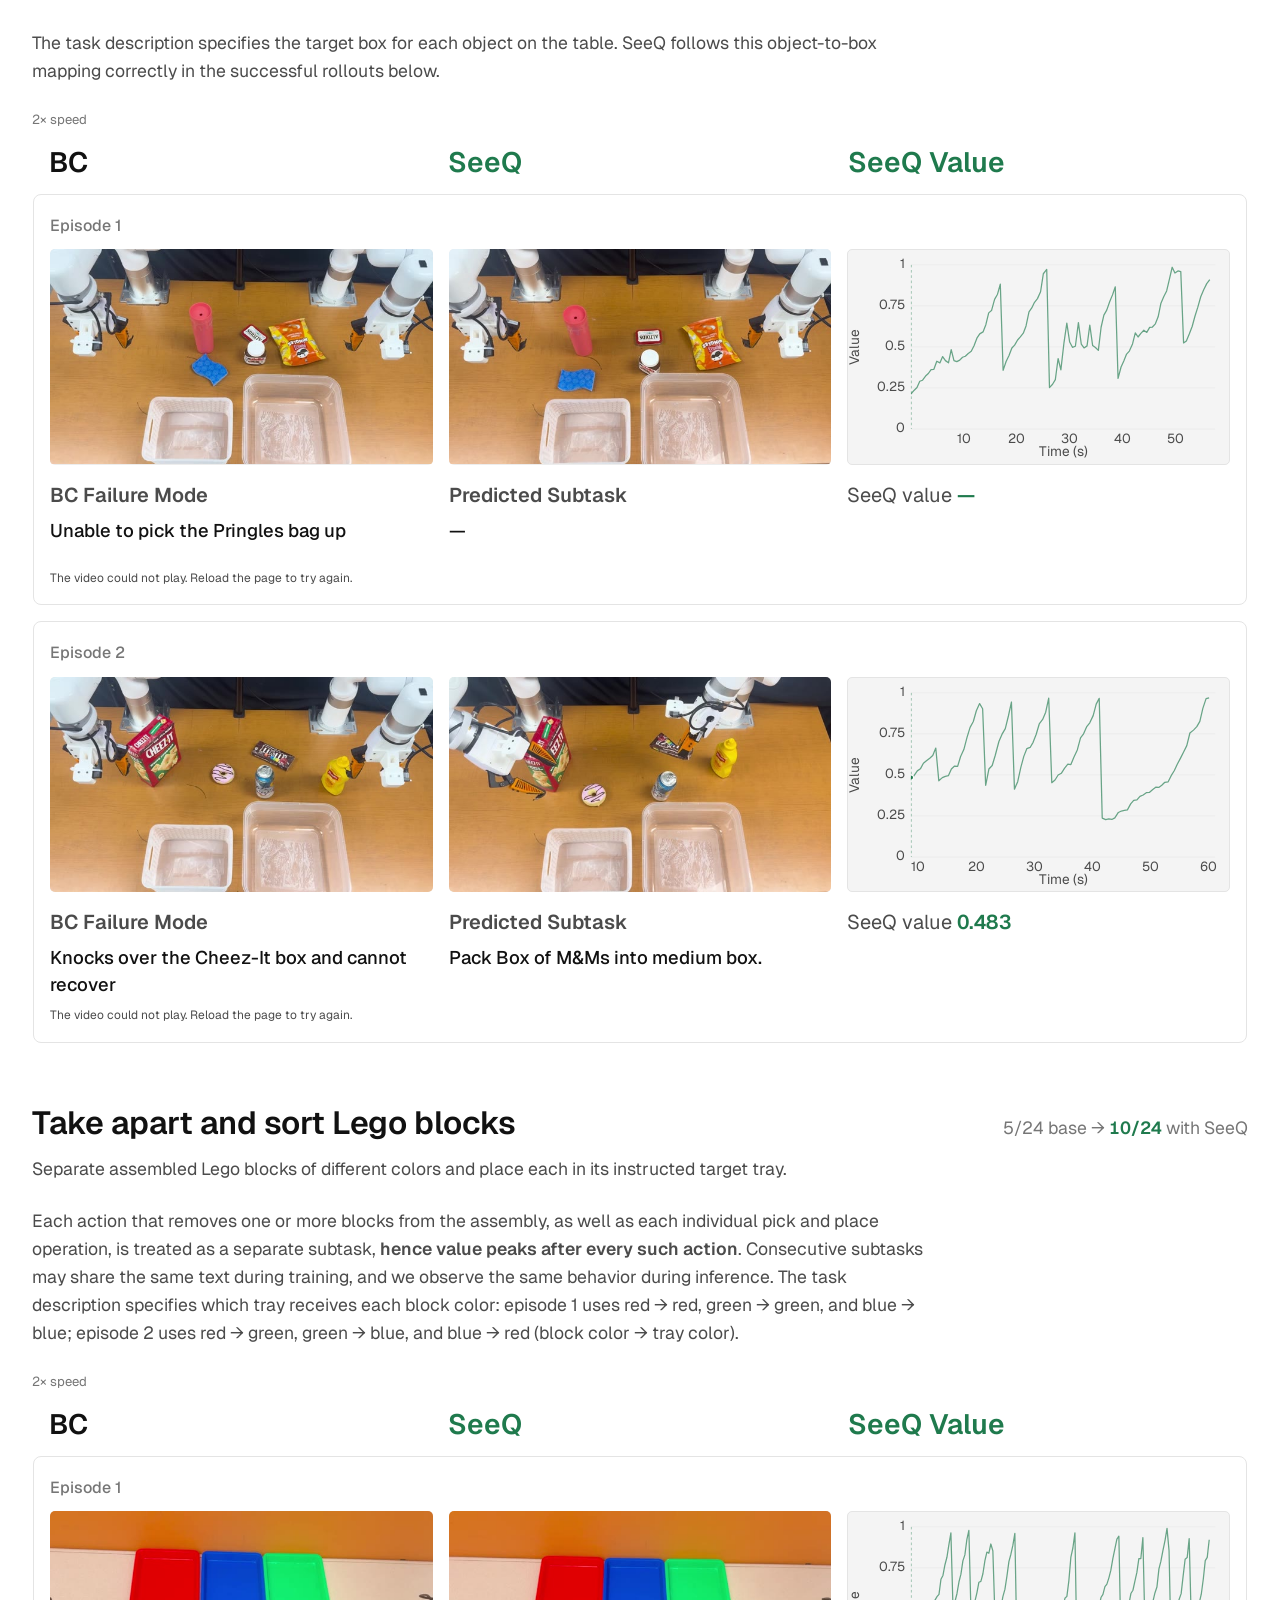
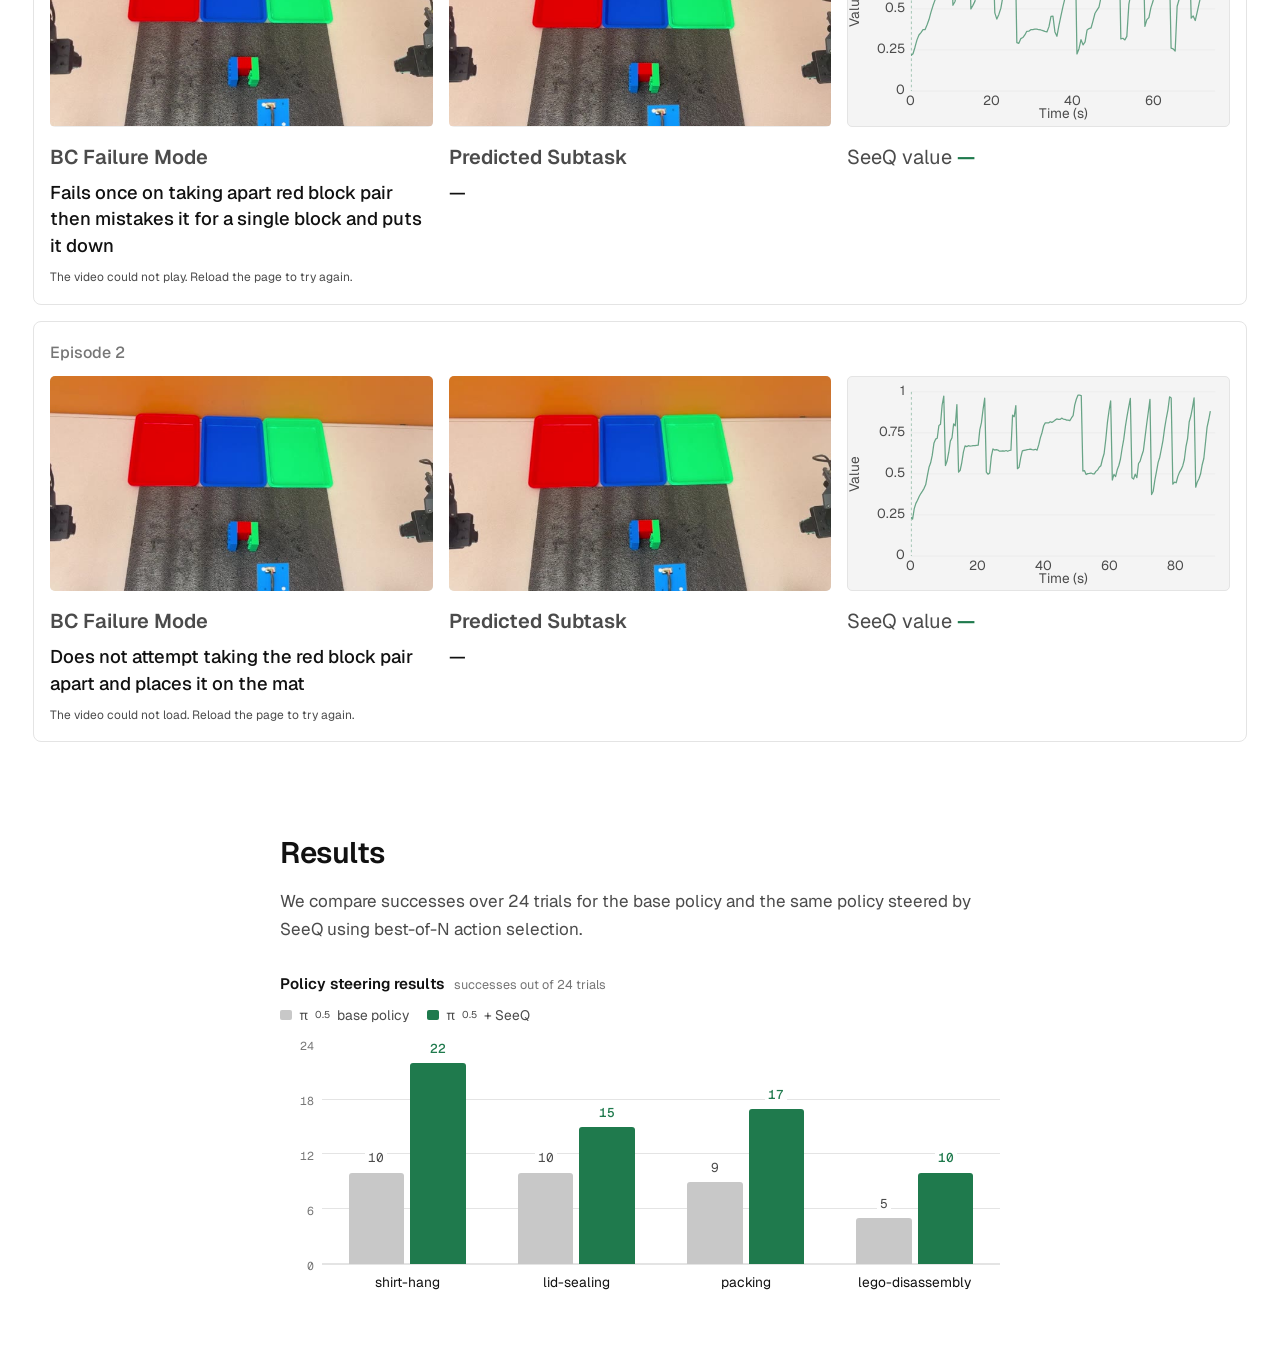
==== commit 6c9cef2d: "anonymize for double-blind review: drop authors, BibTeX, footer, paper link and history snapshots Co" ====
--- a/index.html
+++ b/index.html
@@ -226,25 +226,19 @@
       </ol>
     </li>
     <li><a href="#results">Results</a></li>
-    <li><a href="#bibtex">BibTeX</a></li>
   </ol>
 </aside>
 
 <header id="top">
   <div class="text">
-    <div class="kicker">Carnegie Mellon University · 2026</div>
+    <div class="kicker">Anonymous submission · 2026</div>
     <h1>SeeQ: Training Generalist Value Functions for <span class="title-phrase">Long-Horizon</span>
       Robotic Manipulation</h1>
     <div class="authors">
-      <span class="name">Saksham Singh</span>, <span class="name">Zheyuan Hu</span>,
-      <span class="name">Max Sobol Mark</span>, <span class="name">Jeffrey Yu</span>,
-      <span class="name">Zackory Erickson</span>, <span class="name">Aviral Kumar</span><br>
-      <span class="aff">Carnegie Mellon University</span>
+      <span class="name">Anonymous authors</span>
     </div>
     <div class="links">
-      <a class="btn" href="https://arxiv.org/abs/2609.22085"><svg viewBox="0 0 24 24"><path d="M6 3h9l5 5v13H6z"/><path d="M14 3v6h6"/><path d="M9 13h7M9 17h7"/></svg>Paper</a>
-      <a class="btn" href="https://github.com/saksham002/generalist-value-functions"><svg viewBox="0 0 24 24"><path d="M8 4 3 12l5 8M16 4l5 8-5 8"/></svg>Code</a>
-      <a class="btn" href="#bibtex"><svg viewBox="0 0 24 24"><path d="M5 4h14v16H5z"/><path d="M9 9h6M9 13h6"/></svg>BibTeX</a>
+      <a class="btn" href="ANONYMOUS_CODE_URL"><svg viewBox="0 0 24 24"><path d="M8 4 3 12l5 8M16 4l5 8-5 8"/></svg>Code</a>
     </div>
     <div class="dek">
       <p>SeeQ (Subtask-elicited Q-functions) learns Q-values for the active subtask rather than the entire task.
@@ -355,22 +349,6 @@
   </div>
 </section>
 
-<section id="bibtex">
-  <div class="text">
-    <h2>BibTeX</h2>
-<pre>@article{singh2026seeq,
-  title   = {SeeQ: Training Generalist Value Functions for Long-Horizon Robotic Manipulation},
-  author  = {Singh, Saksham and Hu, Zheyuan and Mark, Max Sobol and Yu, Jeffrey and Erickson, Zackory and Kumar, Aviral},
-  journal = {arXiv preprint arXiv:2609.22085},
-  year    = {2026}
-}</pre>
-  </div>
-</section>
-
-<footer class="text">
-  Carnegie Mellon University · <a href="mailto:saksham3@andrew.cmu.edu">saksham3@andrew.cmu.edu</a>
-</footer>
-
 <script>
   // The table of contents stays while the reader is above the rollouts and leaves as soon as
   // the "Policy steering" heading enters the viewport.
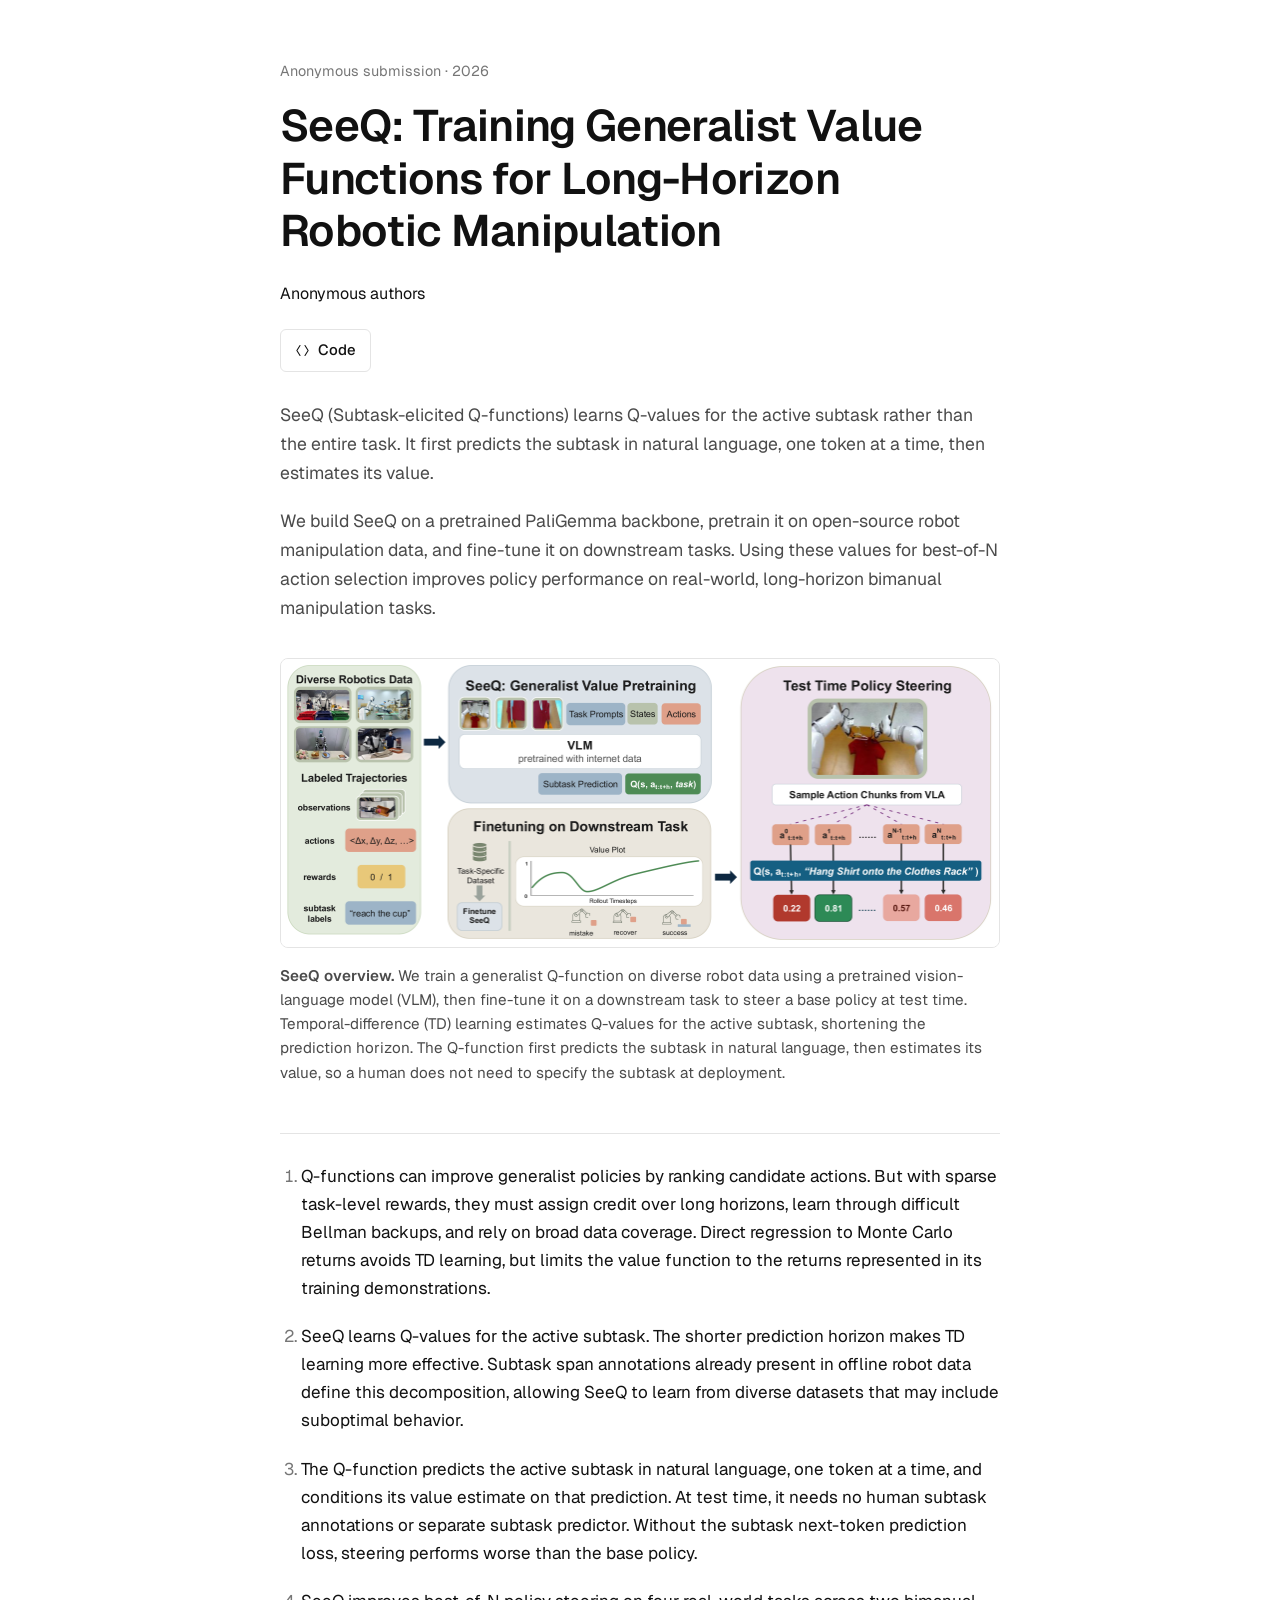
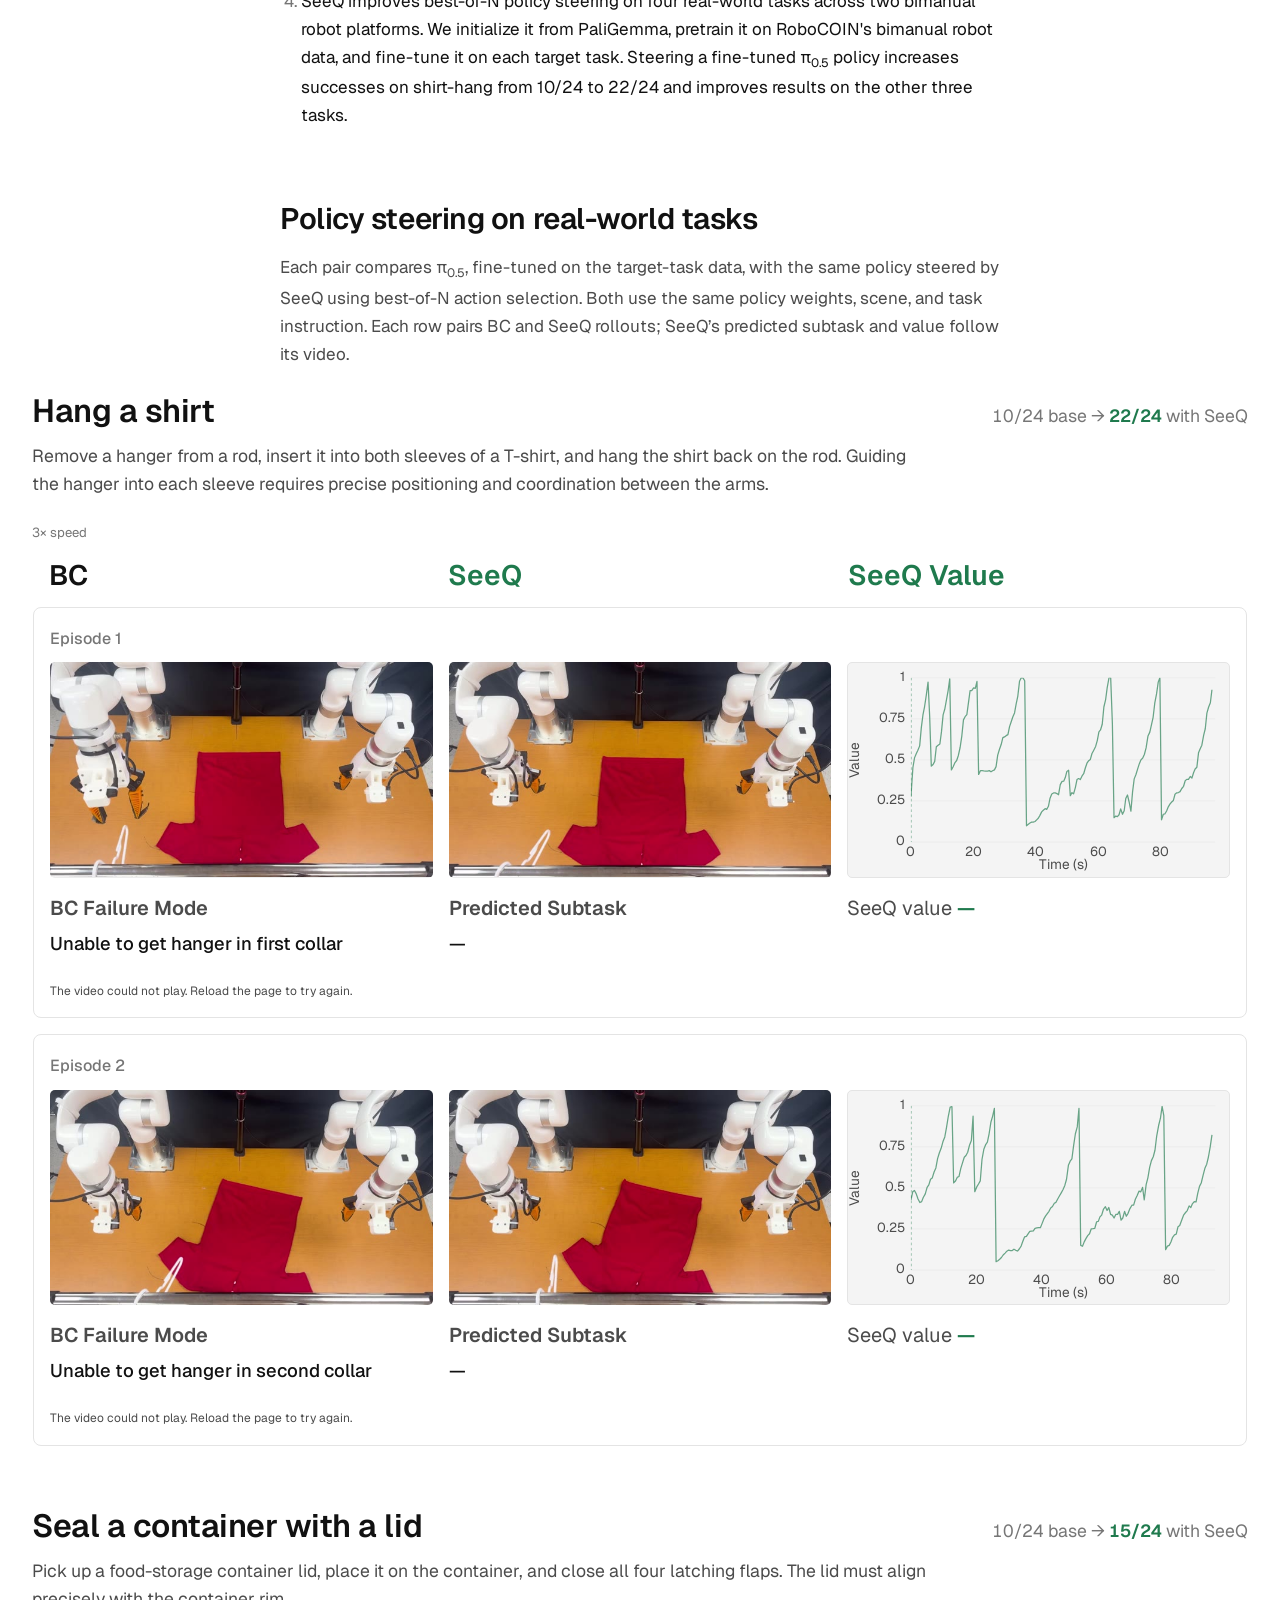
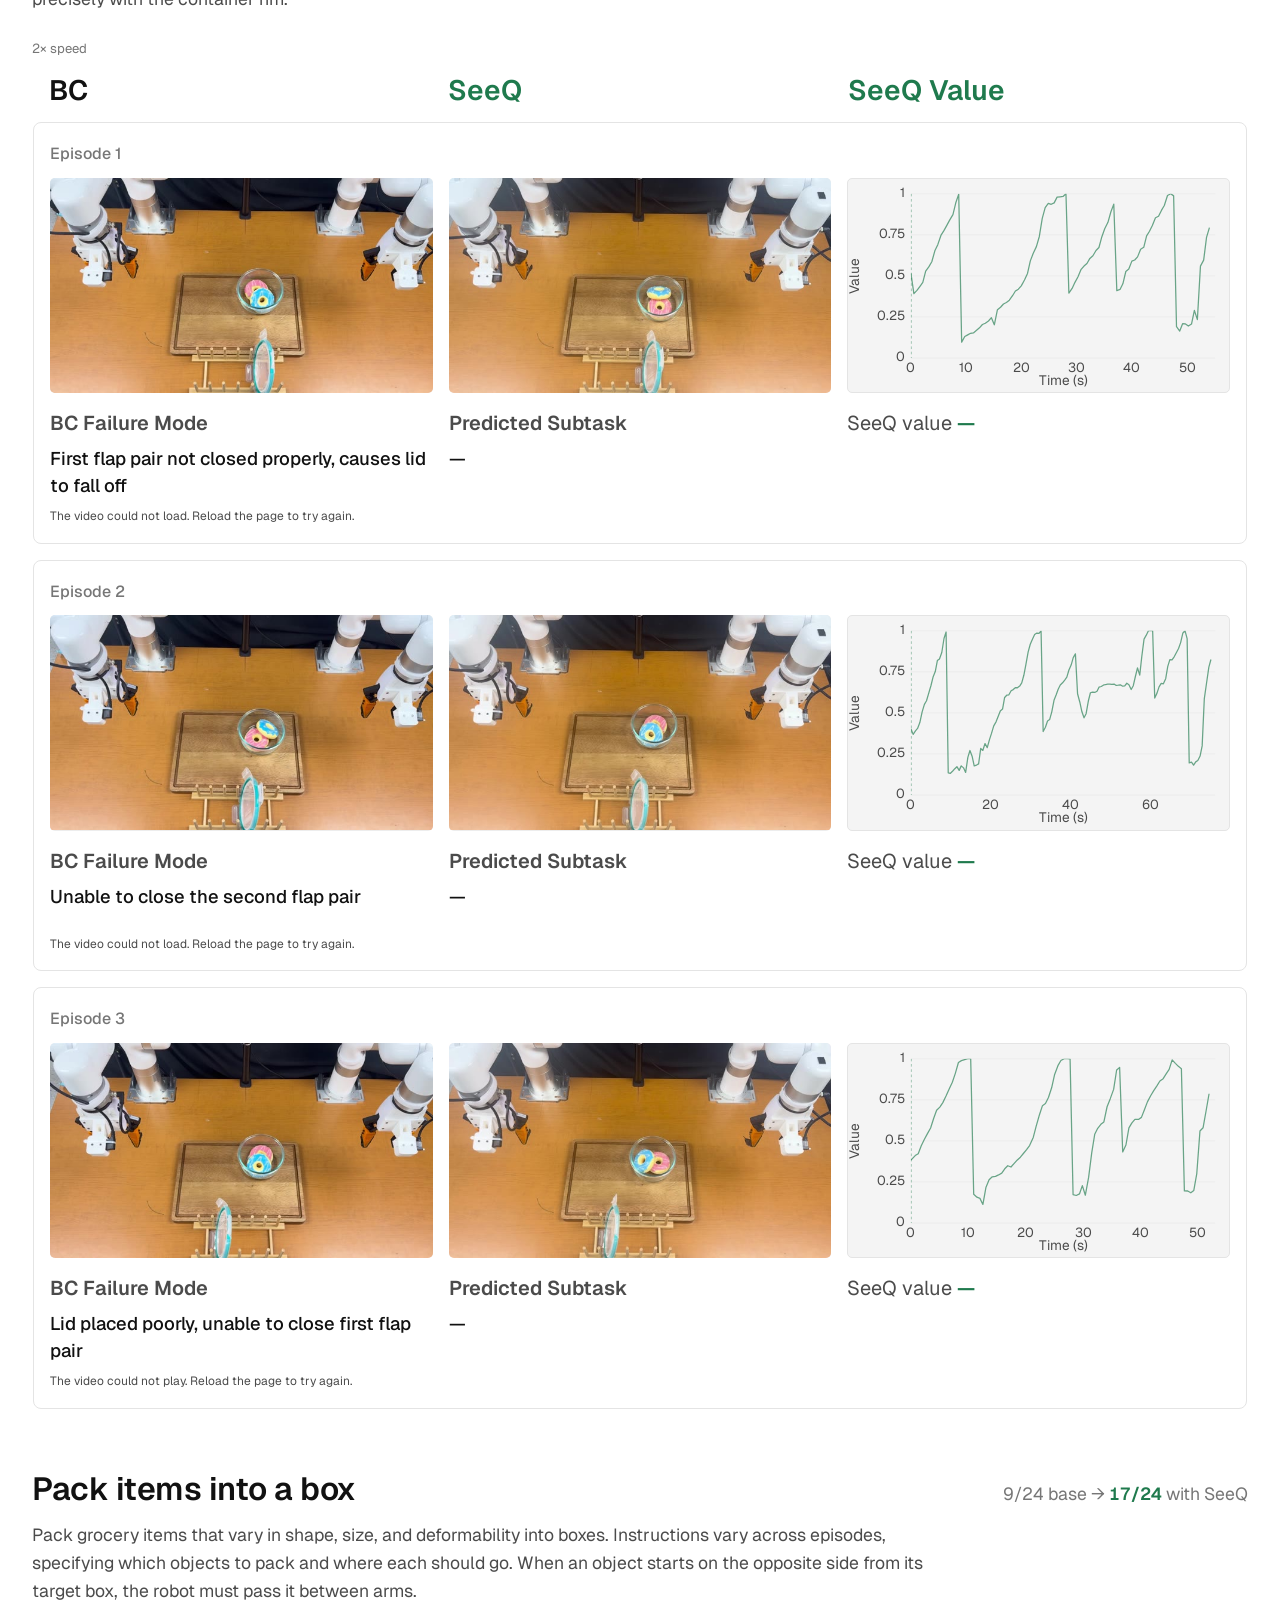
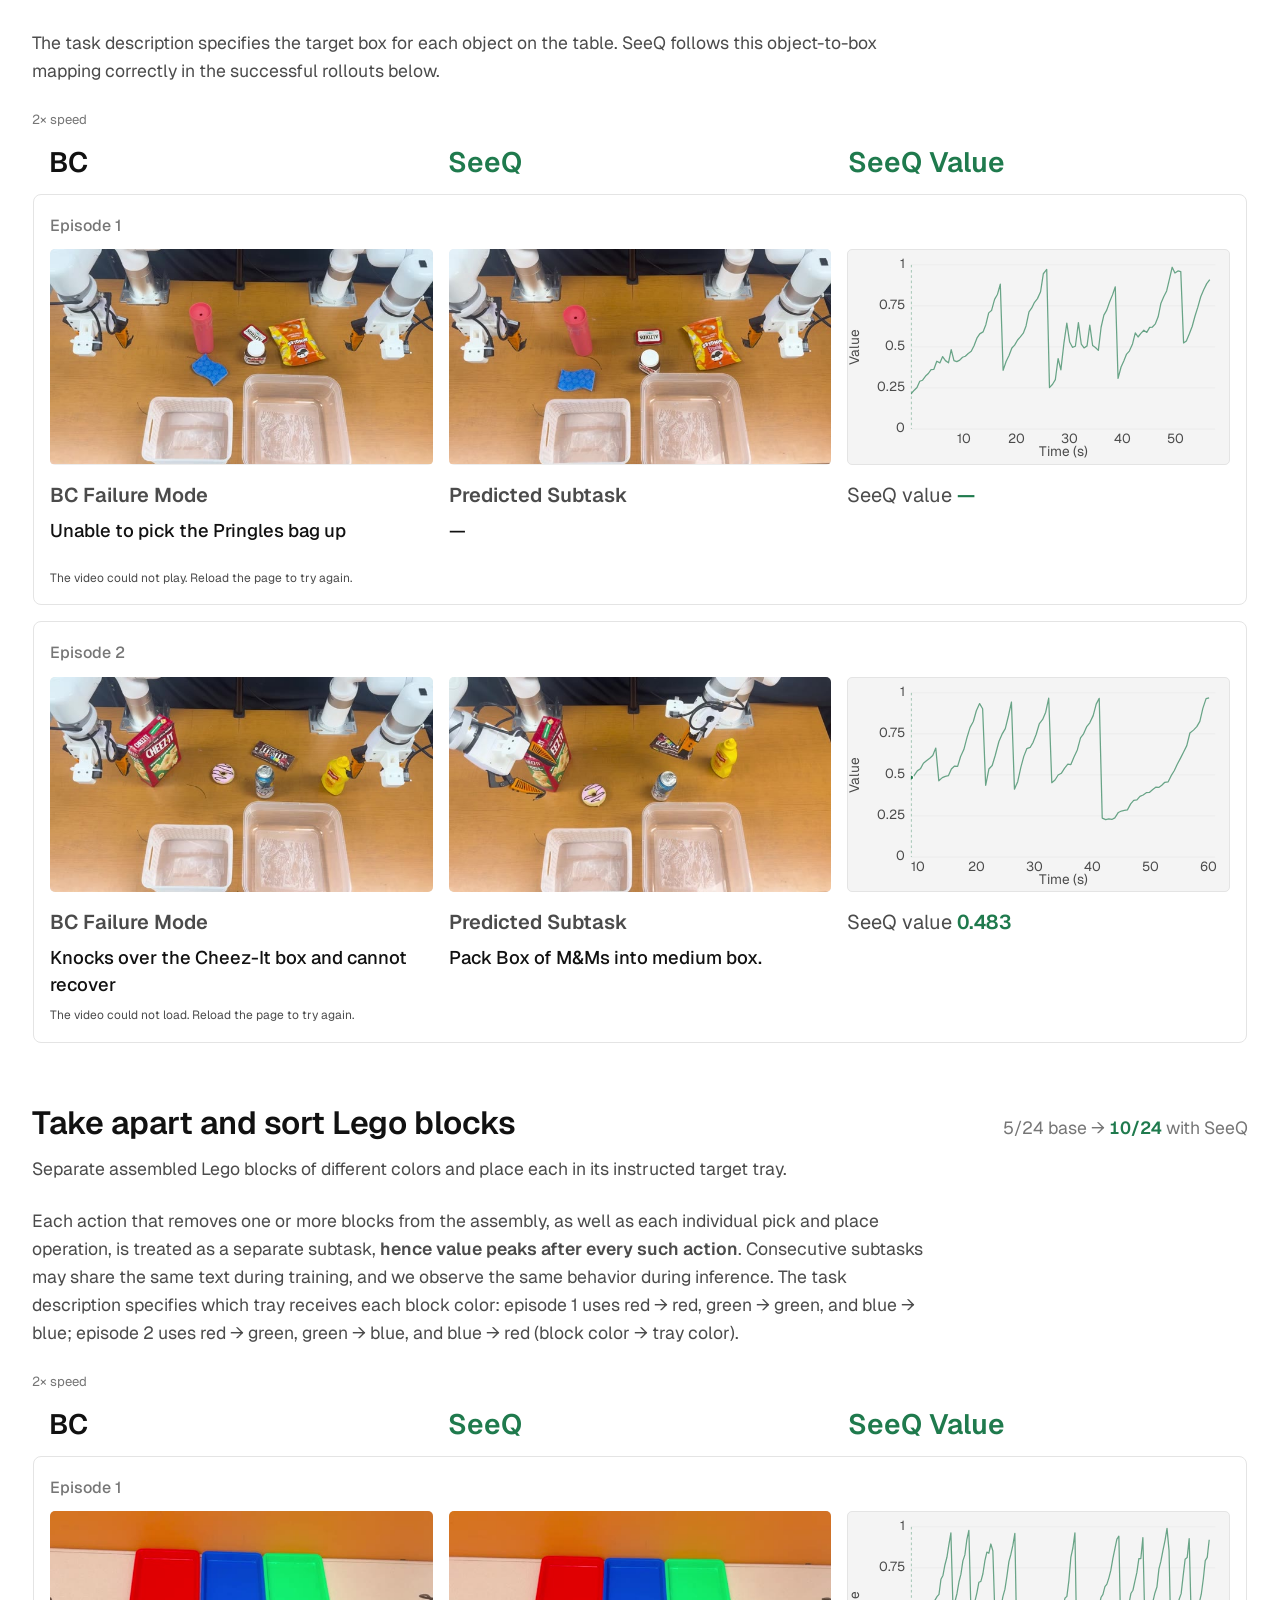
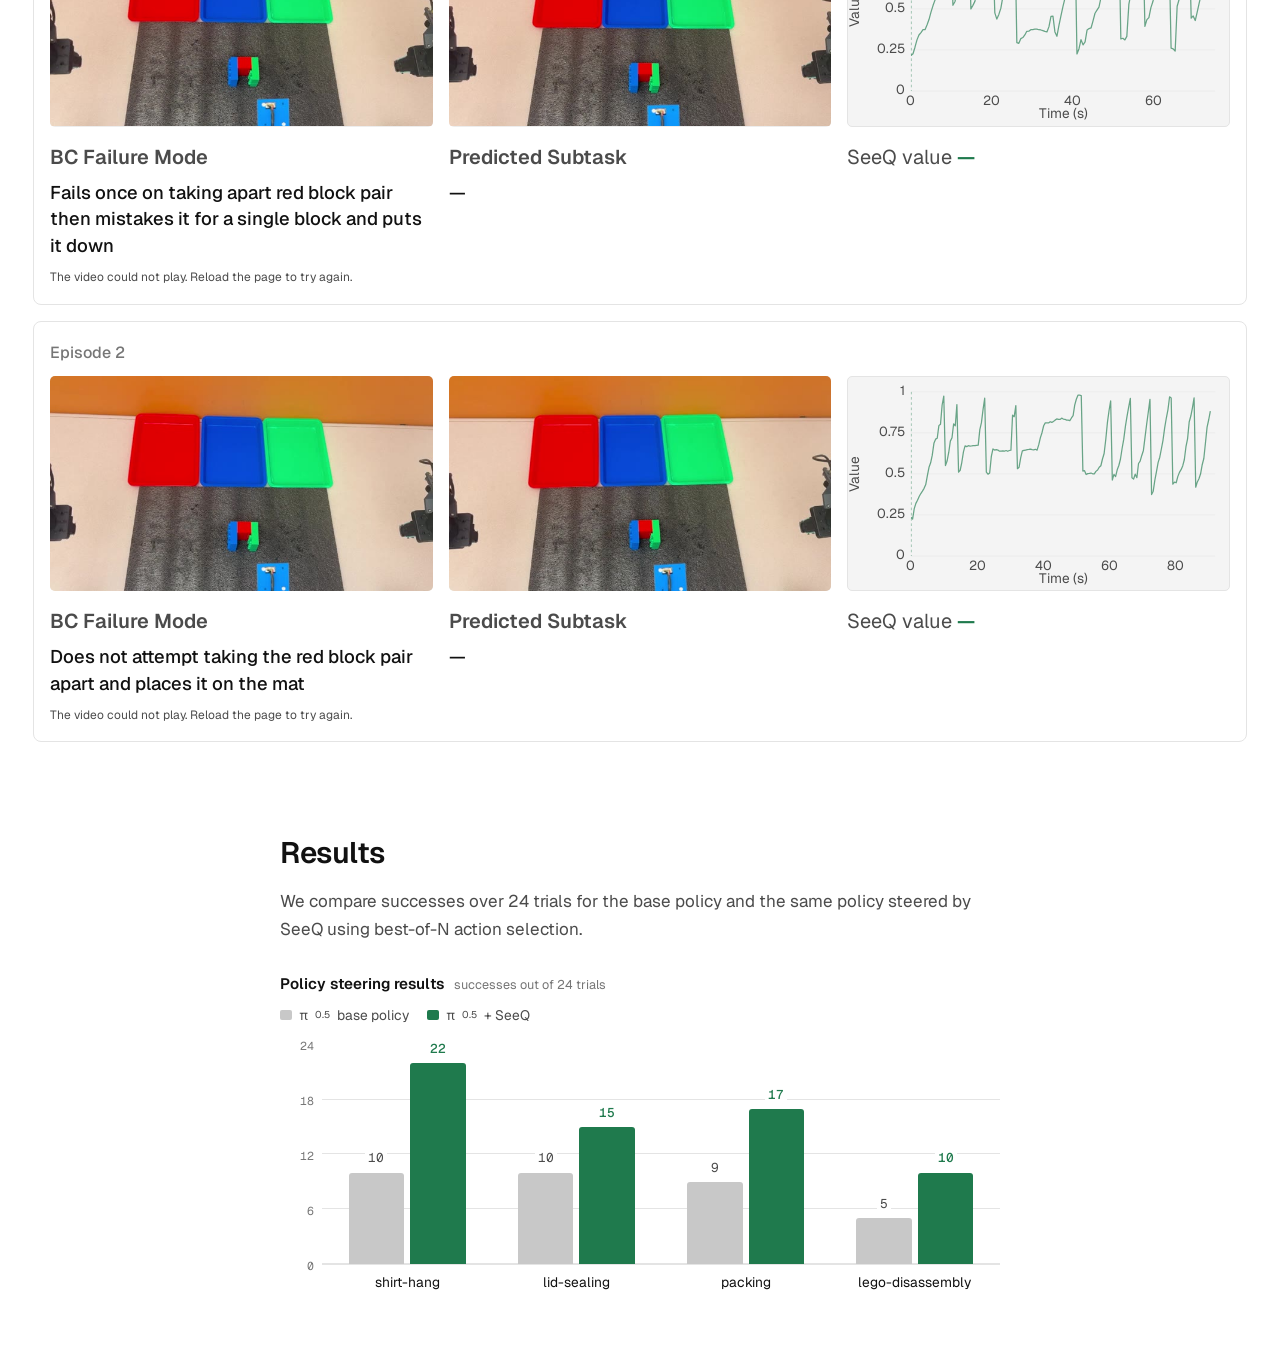
==== commit 62451d58: "point the Code button at the anonymized repository Co-Authored-By: Claude Opus 5.5 (1M context) <nor" ====
--- a/index.html
+++ b/index.html
@@ -238,7 +238,7 @@
       <span class="name">Anonymous authors</span>
     </div>
     <div class="links">
-      <a class="btn" href="ANONYMOUS_CODE_URL"><svg viewBox="0 0 24 24"><path d="M8 4 3 12l5 8M16 4l5 8-5 8"/></svg>Code</a>
+      <a class="btn" href="https://anonymous.4open.science/r/generalist-value-functions-0269/"><svg viewBox="0 0 24 24"><path d="M8 4 3 12l5 8M16 4l5 8-5 8"/></svg>Code</a>
     </div>
     <div class="dek">
       <p>SeeQ (Subtask-elicited Q-functions) learns Q-values for the active subtask rather than the entire task.
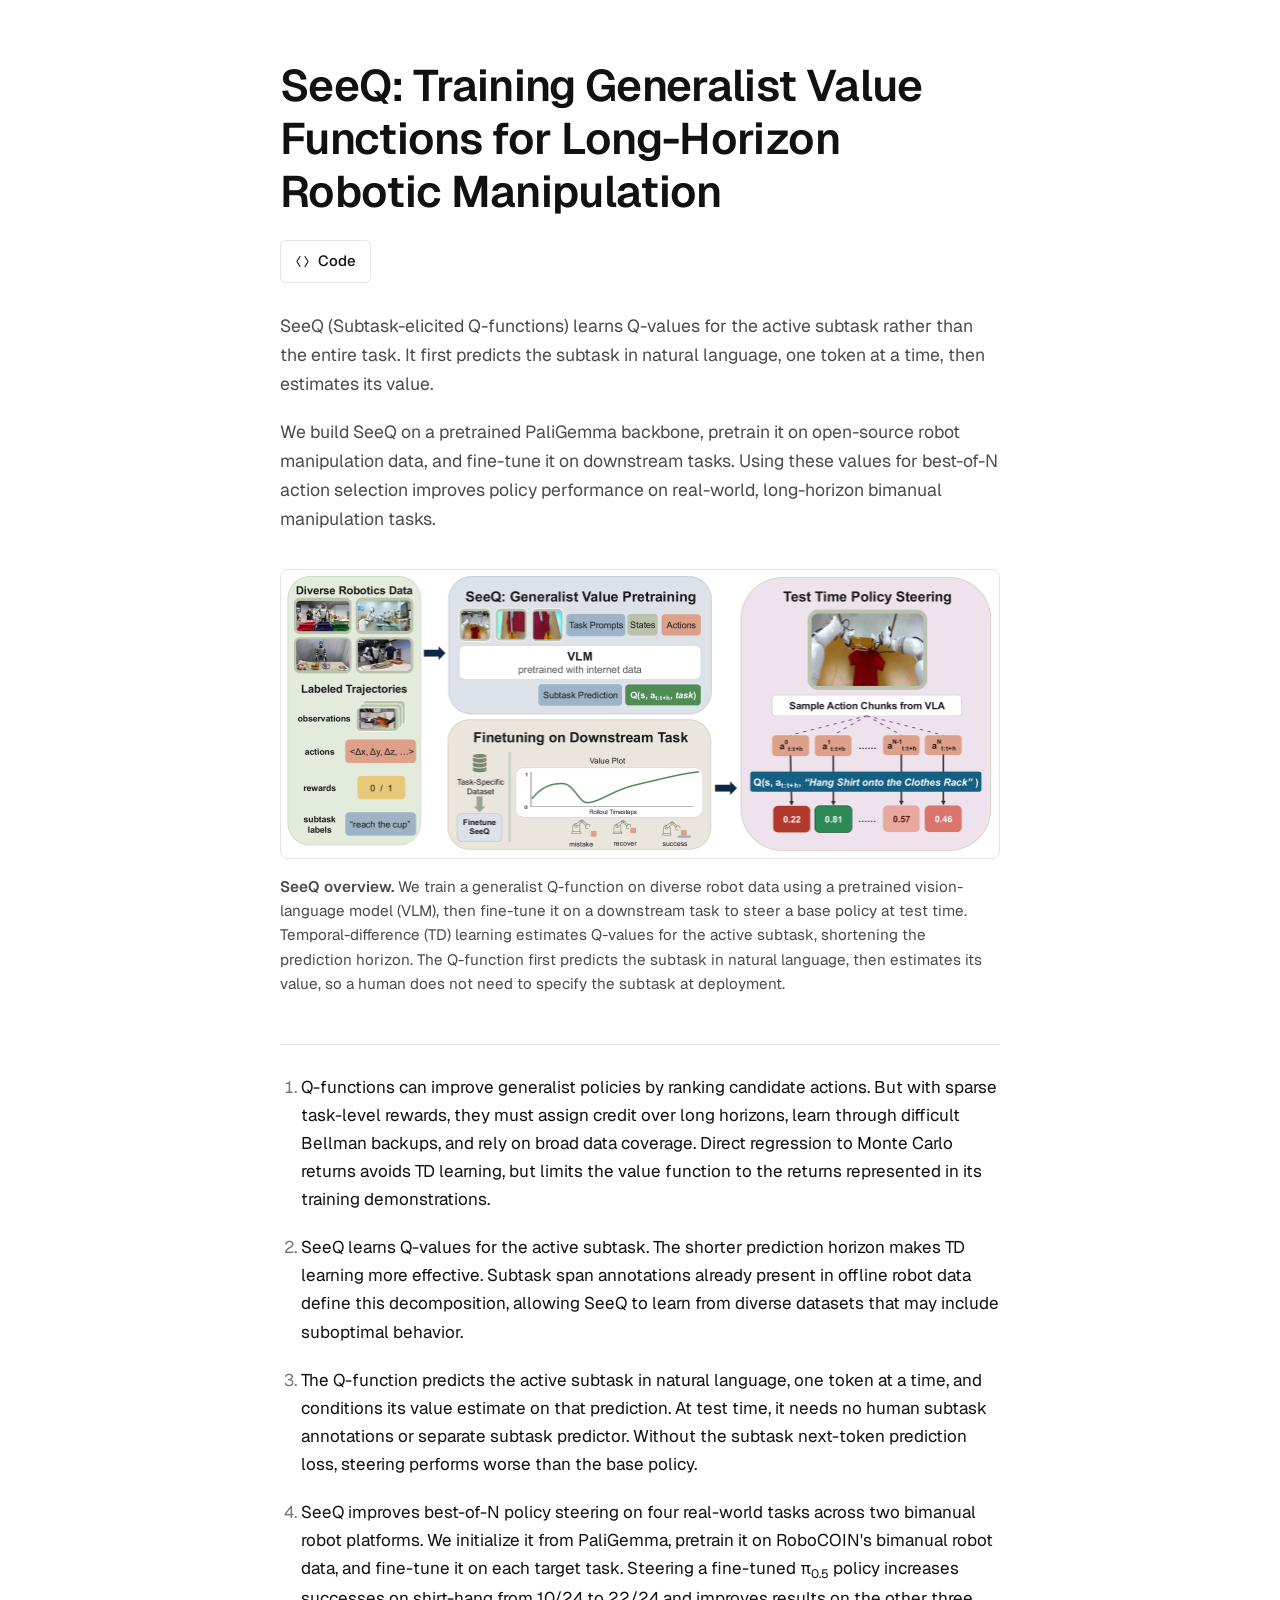
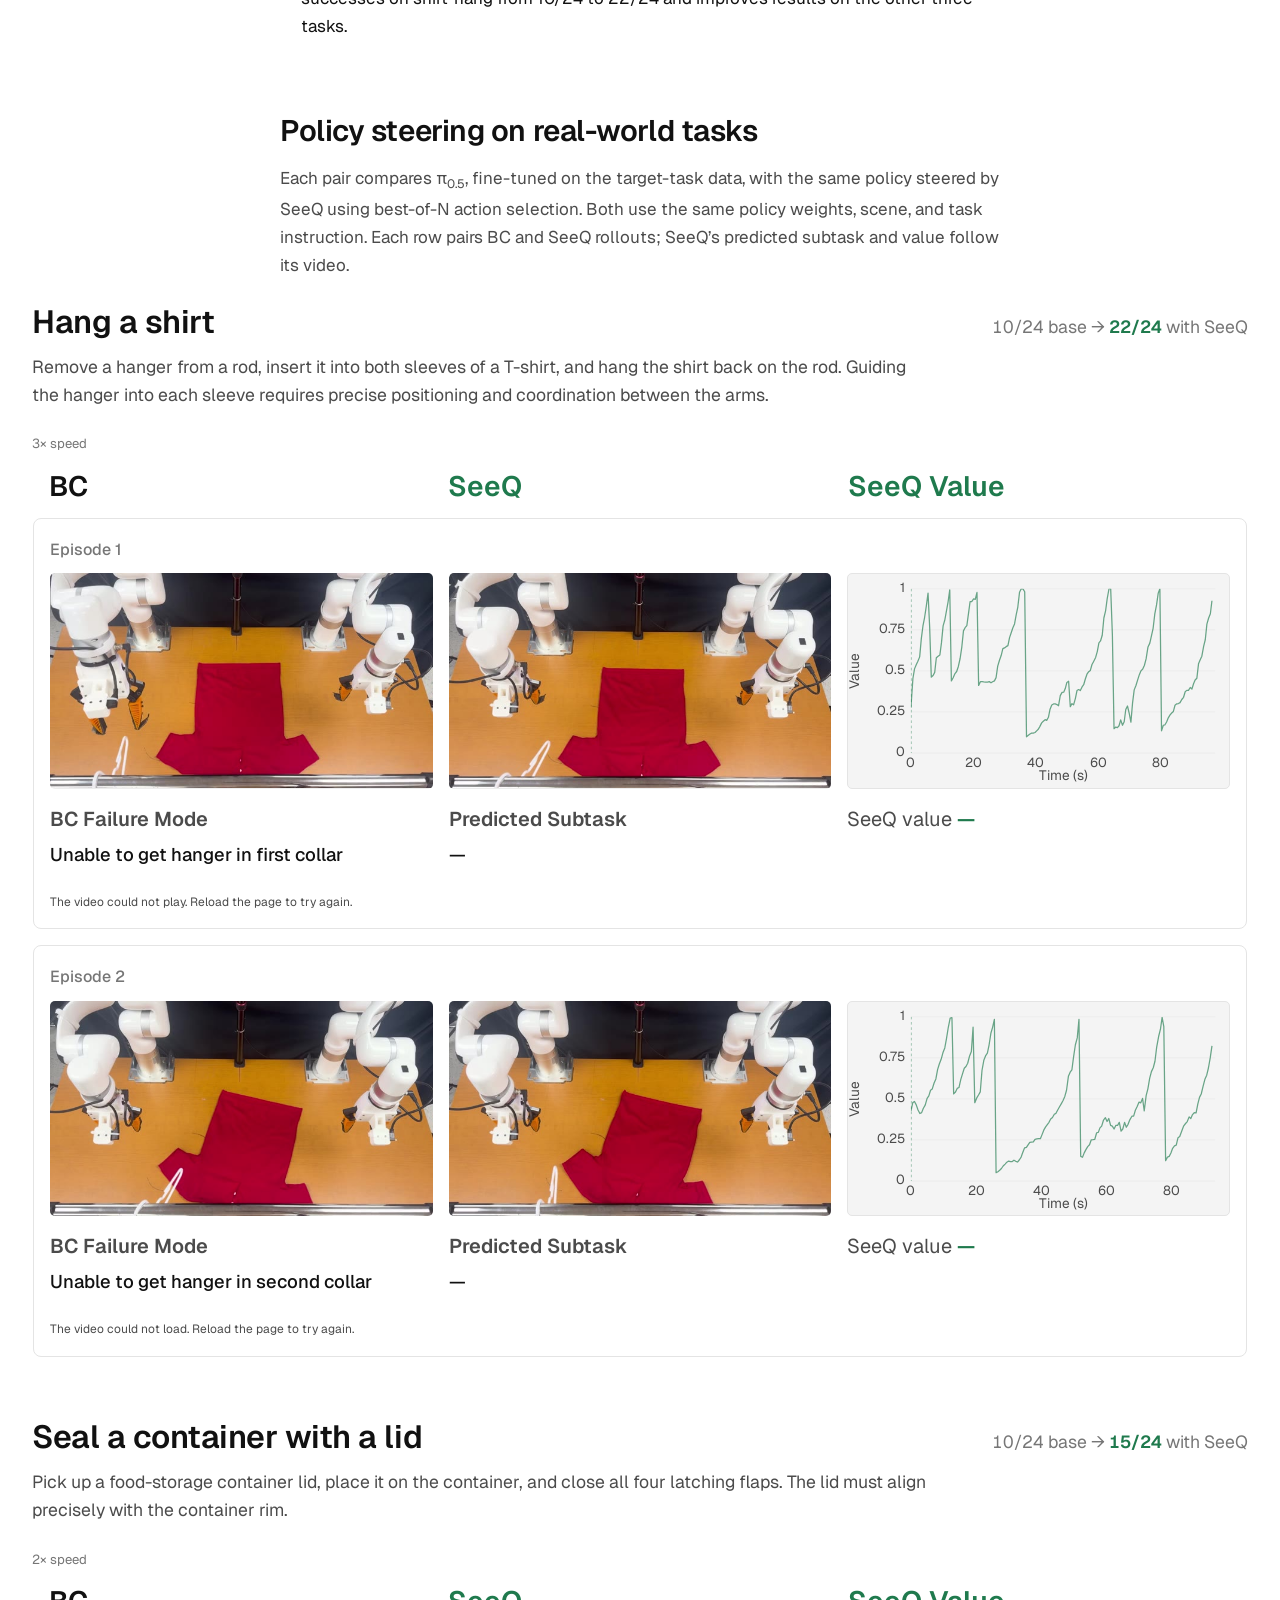
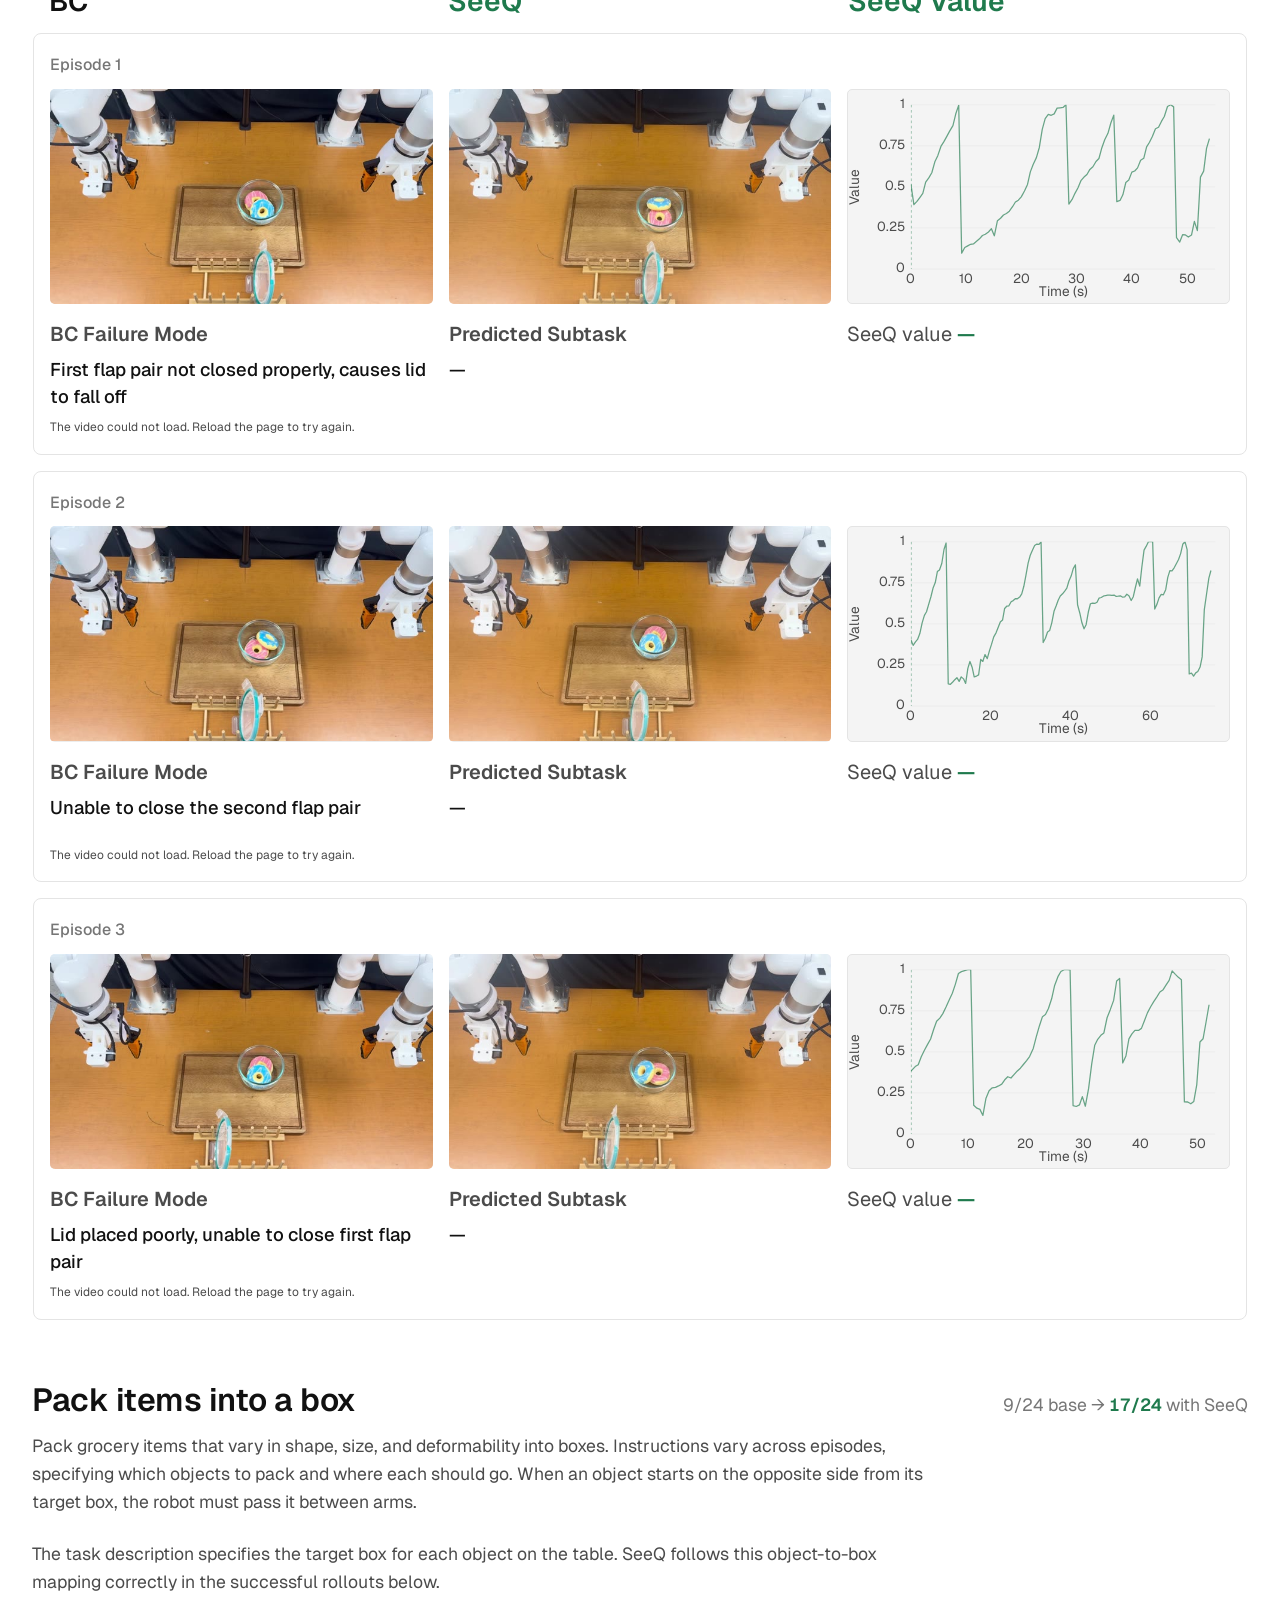
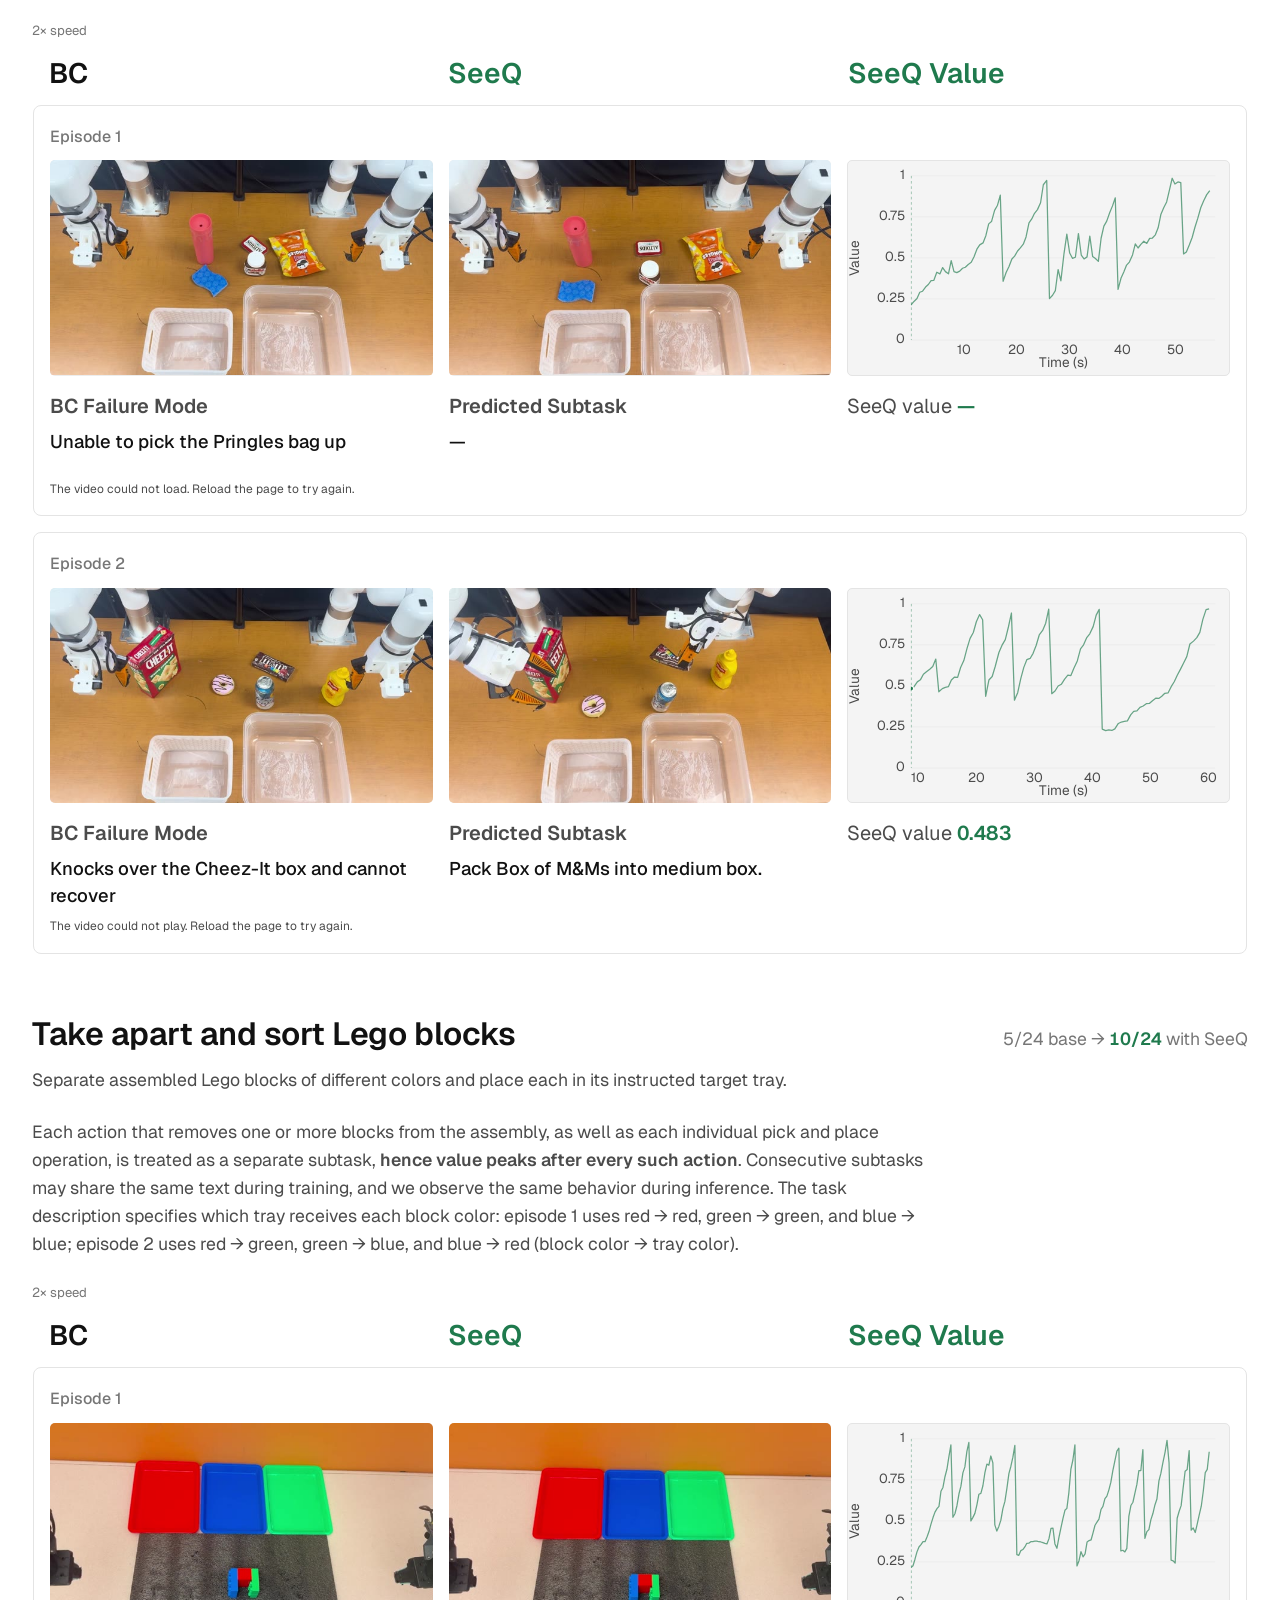
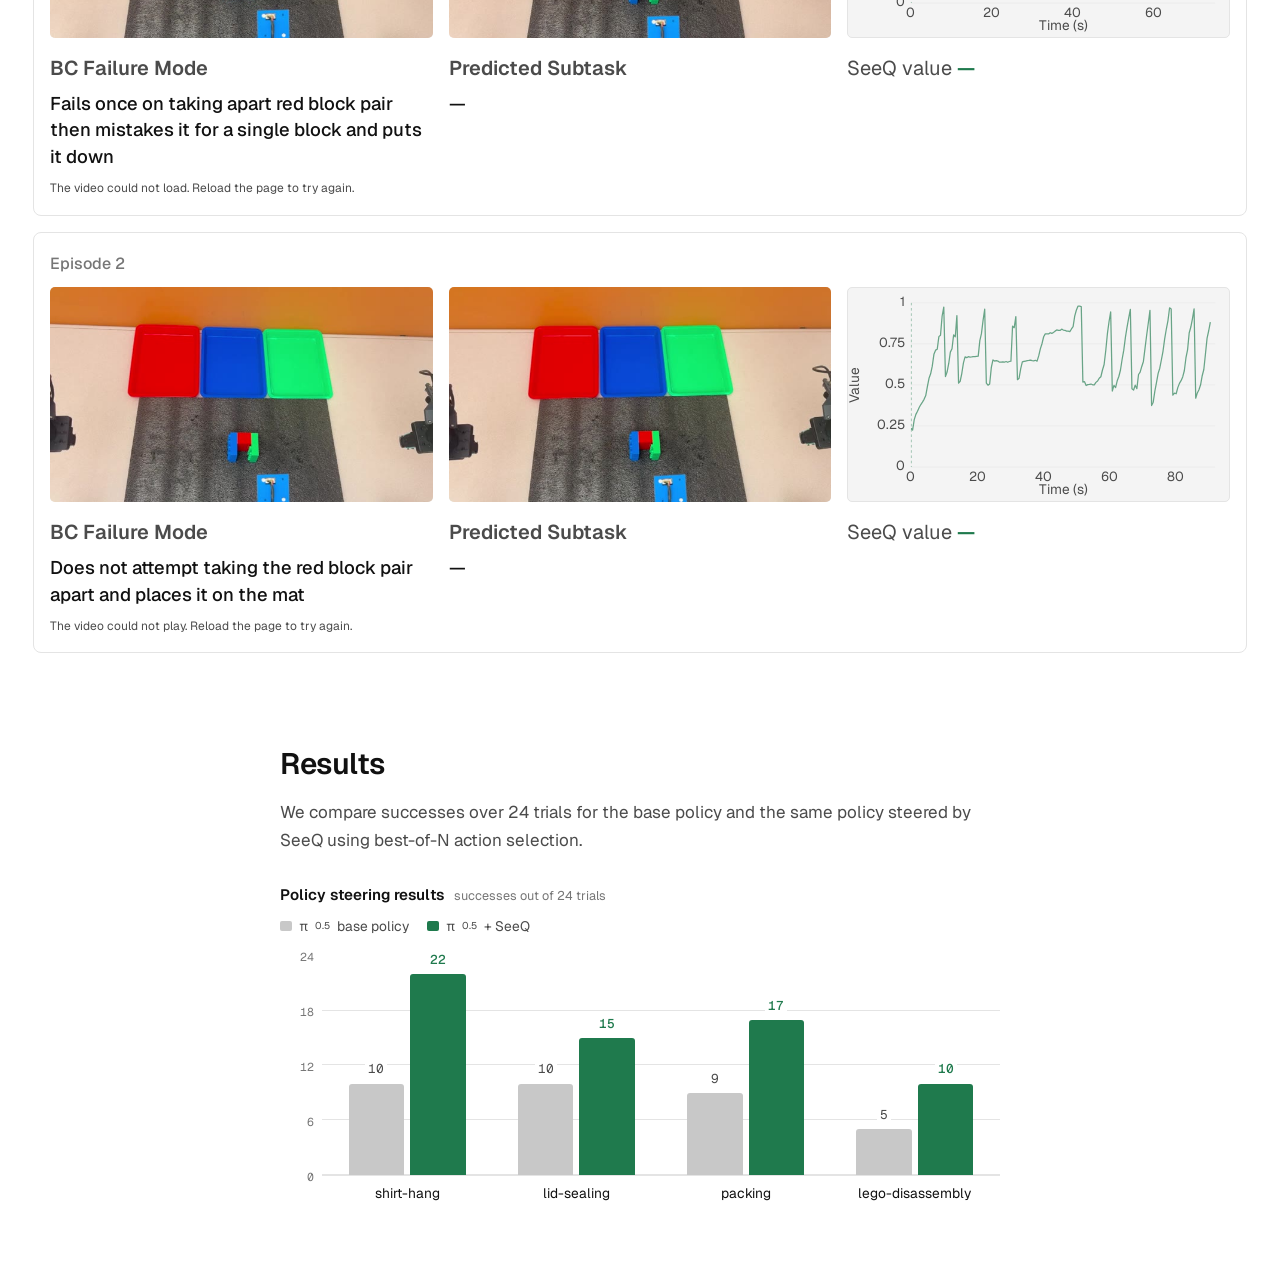
==== commit 70102126: "drop the anonymous-submission kicker and author line Co-Authored-By: Claude Opus 5.5 (1M context) <n" ====
--- a/index.html
+++ b/index.html
@@ -231,12 +231,8 @@
 
 <header id="top">
   <div class="text">
-    <div class="kicker">Anonymous submission · 2026</div>
     <h1>SeeQ: Training Generalist Value Functions for <span class="title-phrase">Long-Horizon</span>
       Robotic Manipulation</h1>
-    <div class="authors">
-      <span class="name">Anonymous authors</span>
-    </div>
     <div class="links">
       <a class="btn" href="https://anonymous.4open.science/r/generalist-value-functions-0269/"><svg viewBox="0 0 24 24"><path d="M8 4 3 12l5 8M16 4l5 8-5 8"/></svg>Code</a>
     </div>
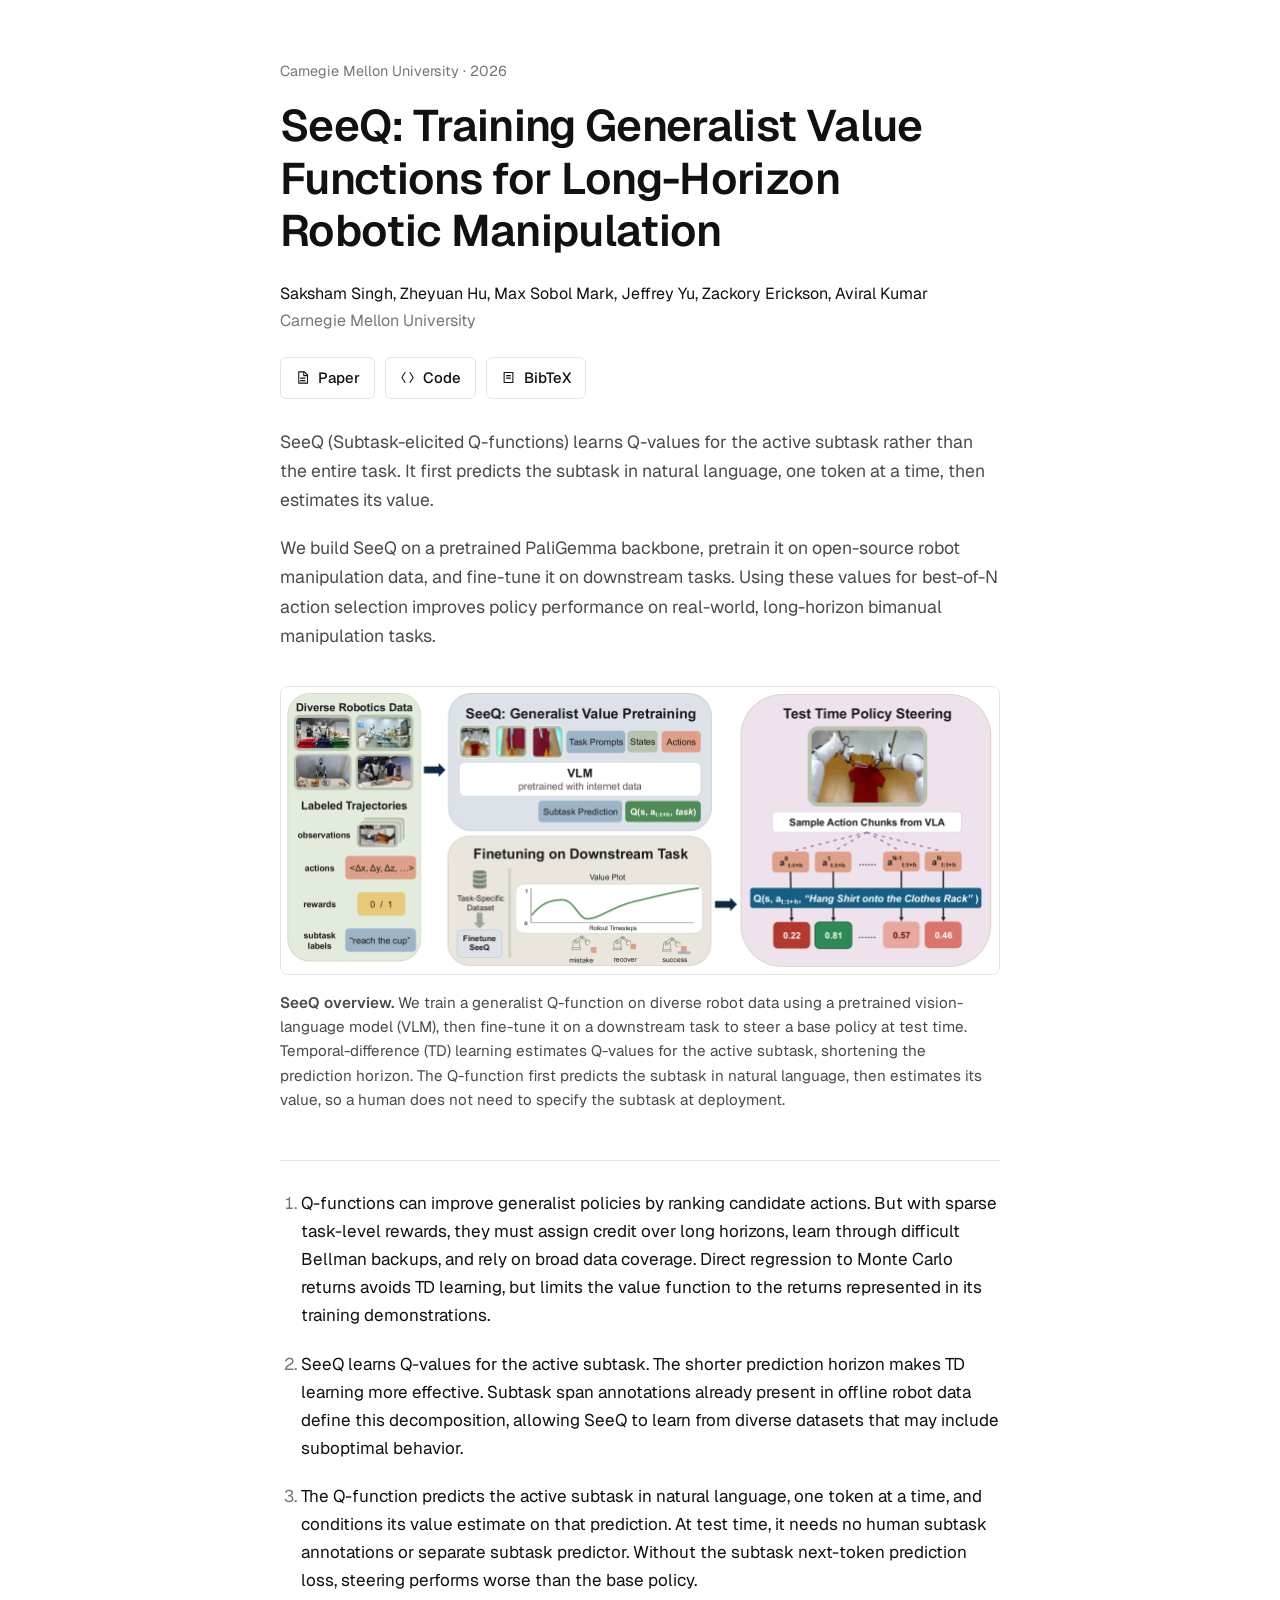
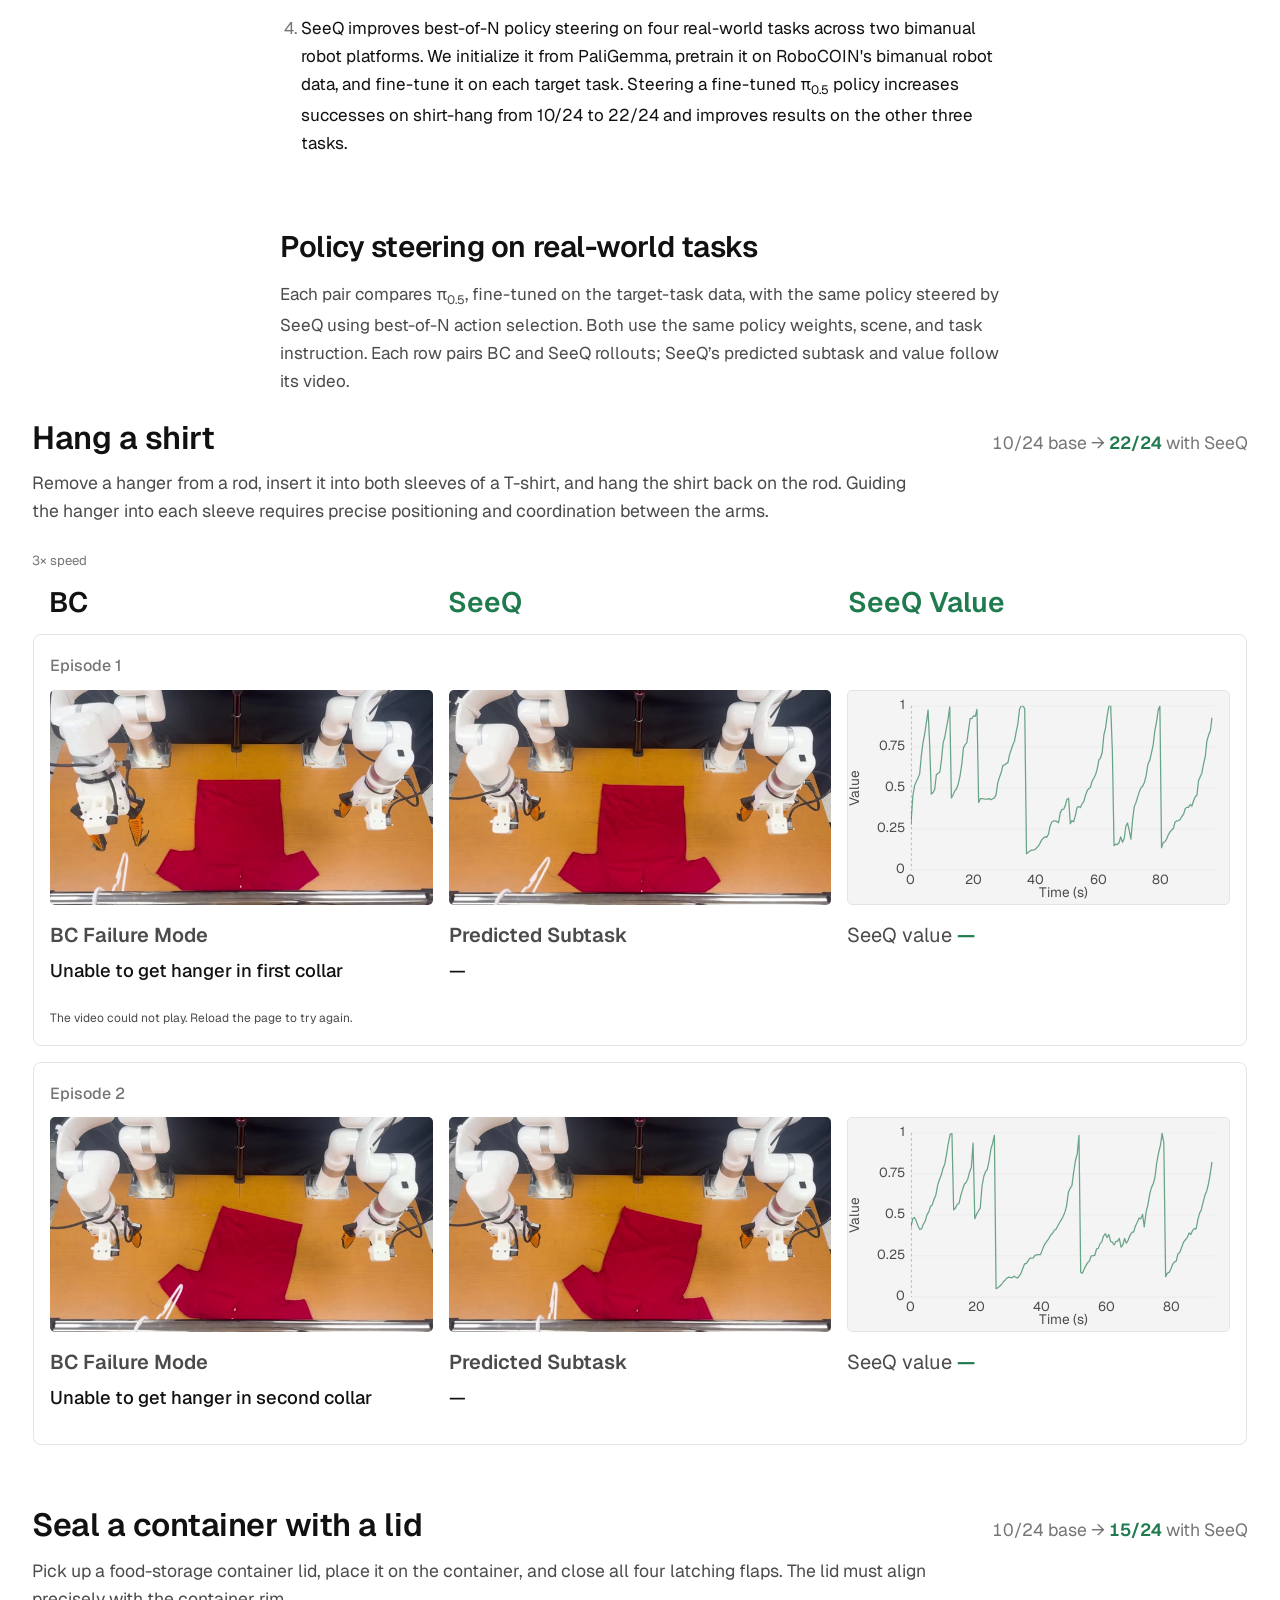
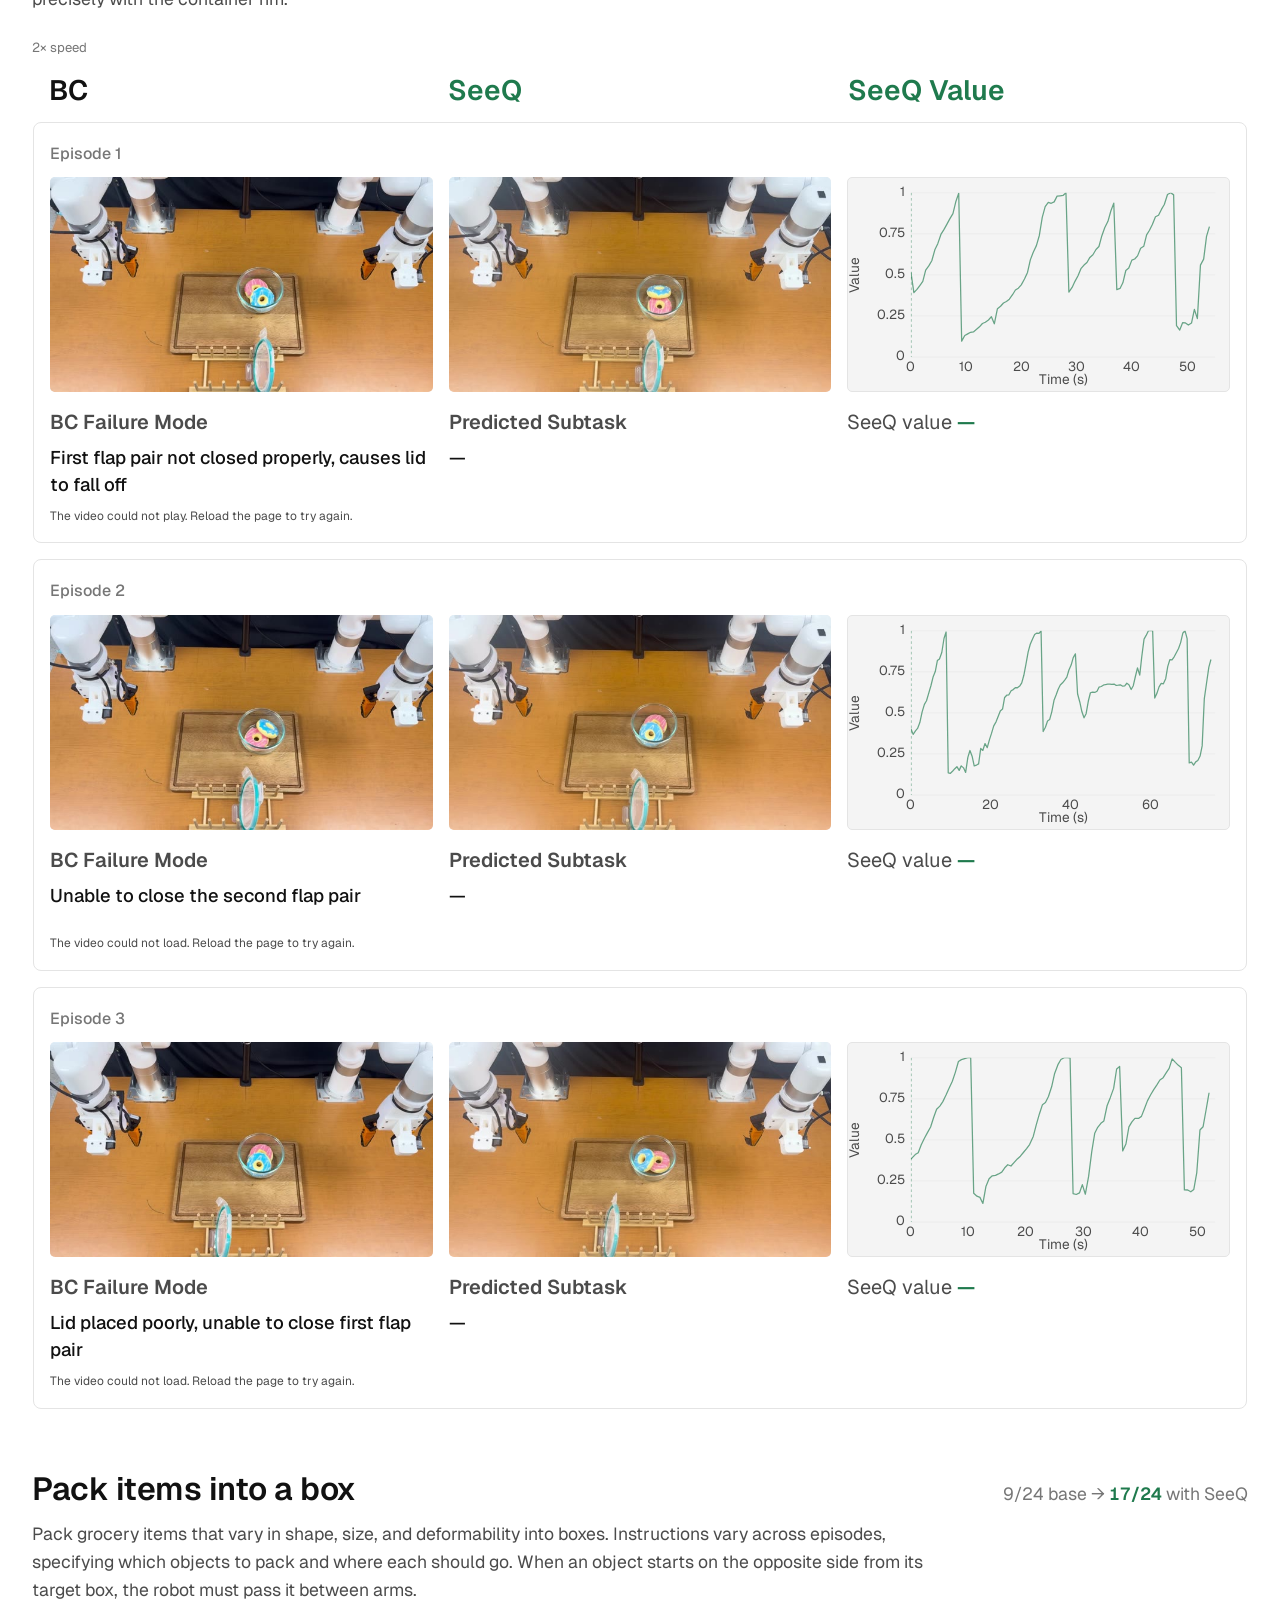
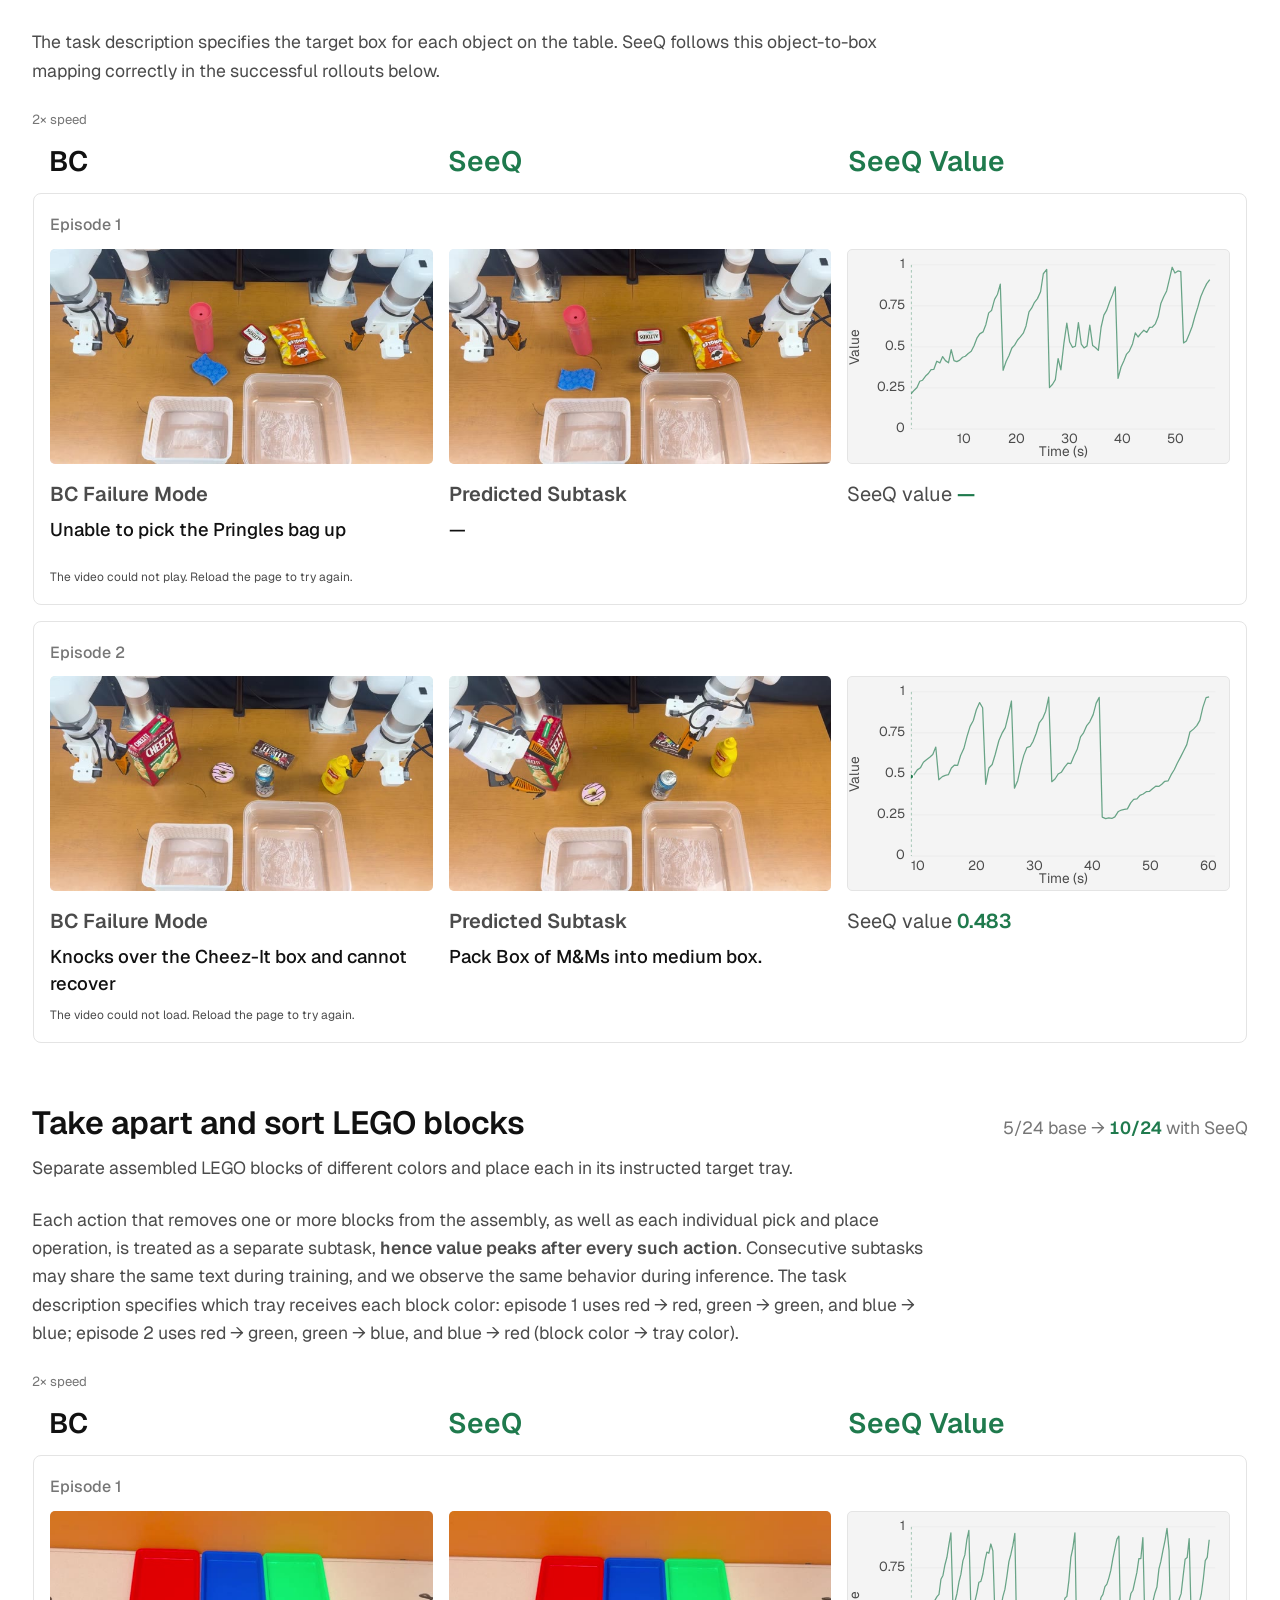
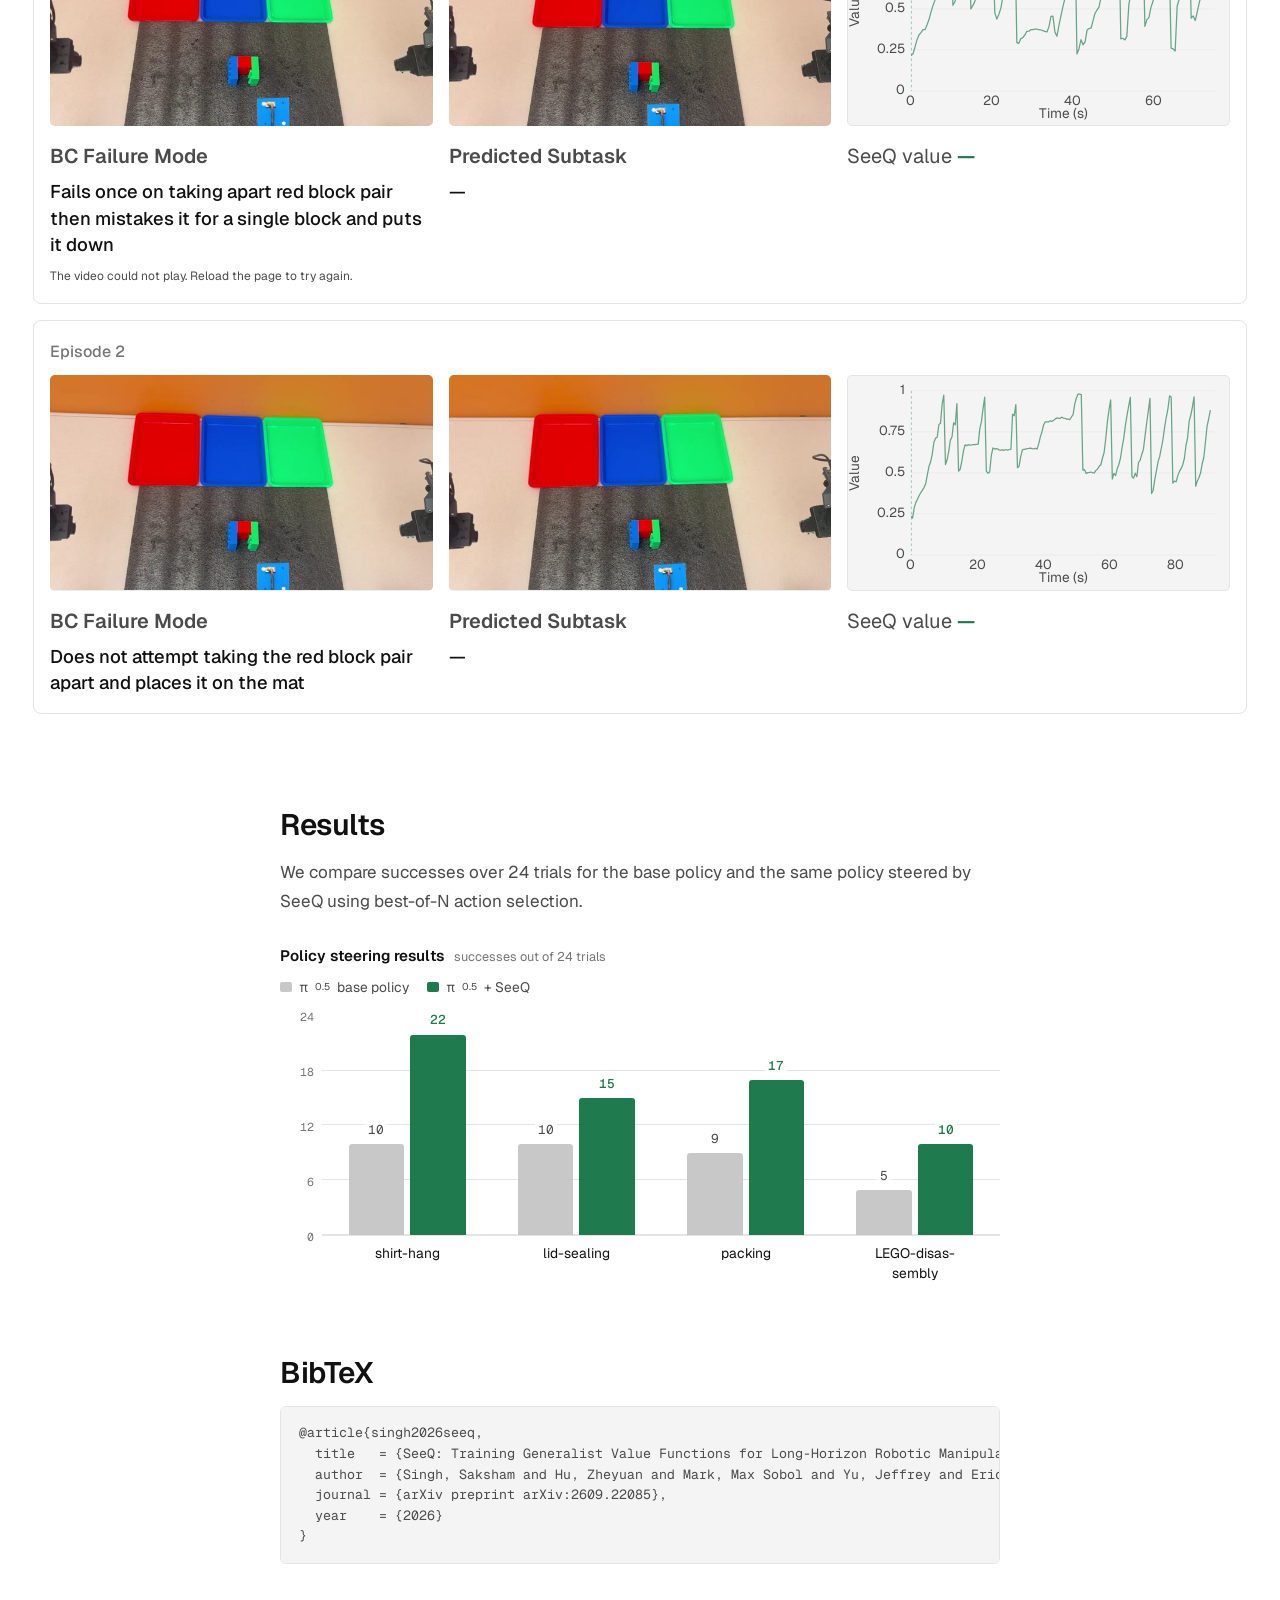
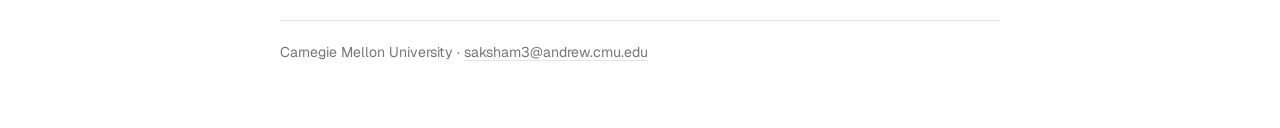
==== commit 5ca81d82: "write LEGO in capitals Co-Authored-By: Claude Opus 5.5 (1M context) <noreply@anthropic.com>" ====
--- a/index.html
+++ b/index.html
@@ -222,19 +222,29 @@
         <li><a href="#shirt_hang">Hang a shirt</a></li>
         <li><a href="#lid_sealing">Seal a container with a lid</a></li>
         <li><a href="#packing">Pack items into a box</a></li>
-        <li><a href="#lego">Take apart and sort Lego blocks</a></li>
+        <li><a href="#lego">Take apart and sort LEGO blocks</a></li>
       </ol>
     </li>
     <li><a href="#results">Results</a></li>
+    <li><a href="#bibtex">BibTeX</a></li>
   </ol>
 </aside>
 
 <header id="top">
   <div class="text">
+    <div class="kicker">Carnegie Mellon University · 2026</div>
     <h1>SeeQ: Training Generalist Value Functions for <span class="title-phrase">Long-Horizon</span>
       Robotic Manipulation</h1>
+    <div class="authors">
+      <span class="name">Saksham Singh</span>, <span class="name">Zheyuan Hu</span>,
+      <span class="name">Max Sobol Mark</span>, <span class="name">Jeffrey Yu</span>,
+      <span class="name">Zackory Erickson</span>, <span class="name">Aviral Kumar</span><br>
+      <span class="aff">Carnegie Mellon University</span>
+    </div>
     <div class="links">
-      <a class="btn" href="https://anonymous.4open.science/r/generalist-value-functions-0269/"><svg viewBox="0 0 24 24"><path d="M8 4 3 12l5 8M16 4l5 8-5 8"/></svg>Code</a>
+      <a class="btn" href="https://arxiv.org/abs/2609.22085"><svg viewBox="0 0 24 24"><path d="M6 3h9l5 5v13H6z"/><path d="M14 3v6h6"/><path d="M9 13h7M9 17h7"/></svg>Paper</a>
+      <a class="btn" href="https://github.com/saksham002/generalist-value-functions"><svg viewBox="0 0 24 24"><path d="M8 4 3 12l5 8M16 4l5 8-5 8"/></svg>Code</a>
+      <a class="btn" href="#bibtex"><svg viewBox="0 0 24 24"><path d="M5 4h14v16H5z"/><path d="M9 9h6M9 13h6"/></svg>BibTeX</a>
     </div>
     <div class="dek">
       <p>SeeQ (Subtask-elicited Q-functions) learns Q-values for the active subtask rather than the entire task.
@@ -305,8 +315,8 @@
       <div class="rollout-pairs"></div>
     </article>
     <article class="task" id="lego">
-      <div class="task-head"><h3>Take apart and sort Lego blocks</h3><span class="score">5/24 base &rarr; <b>10/24</b> with SeeQ</span></div>
-      <p class="caption">Separate assembled Lego blocks of different colors and place each in its instructed target tray.</p>
+      <div class="task-head"><h3>Take apart and sort LEGO blocks</h3><span class="score">5/24 base &rarr; <b>10/24</b> with SeeQ</span></div>
+      <p class="caption">Separate assembled LEGO blocks of different colors and place each in its instructed target tray.</p>
       <p class="caption">Each action that removes one or more blocks from the assembly, as well as each individual
         pick and place operation, is treated as a separate subtask, <b>hence value peaks after every such action</b>. Consecutive subtasks may share the same text
         during training, and we observe the same behavior during inference. The task description specifies which
@@ -327,7 +337,7 @@
   <div class="text results-chart">
     <div class="chart-title">Policy steering results <small>successes out of 24 trials</small></div>
     <div class="legend"><span>π<sub>0.5</sub> base policy</span><span class="s">π<sub>0.5</sub> + SeeQ</span></div>
-    <div class="vchart" role="img" aria-label="Base policy versus SeeQ successes out of 24: shirt-hang 10 vs 22, lid-sealing 10 vs 15, packing 9 vs 17, lego-disassembly 5 vs 10.">
+    <div class="vchart" role="img" aria-label="Base policy versus SeeQ successes out of 24: shirt-hang 10 vs 22, lid-sealing 10 vs 15, packing 9 vs 17, LEGO-disassembly 5 vs 10.">
       <div class="axis"><span style="bottom:100%">24</span><span style="bottom:75%">18</span><span style="bottom:50%">12</span><span style="bottom:25%">6</span><span style="bottom:0">0</span></div>
       <div class="plot">
         <div class="group"><div class="vbar" style="--v:10"><span>10</span></div><div class="vbar seeq" style="--v:22"><span>22</span></div></div>
@@ -340,10 +350,26 @@
       <div class="x">shirt-hang</div>
       <div class="x">lid-sealing</div>
       <div class="x">packing</div>
-      <div class="x">lego-disas&shy;sembly</div>
+      <div class="x">LEGO-disas&shy;sembly</div>
     </div></div>
   </div>
 </section>
+
+<section id="bibtex">
+  <div class="text">
+    <h2>BibTeX</h2>
+<pre>@article{singh2026seeq,
+  title   = {SeeQ: Training Generalist Value Functions for Long-Horizon Robotic Manipulation},
+  author  = {Singh, Saksham and Hu, Zheyuan and Mark, Max Sobol and Yu, Jeffrey and Erickson, Zackory and Kumar, Aviral},
+  journal = {arXiv preprint arXiv:2609.22085},
+  year    = {2026}
+}</pre>
+  </div>
+</section>
+
+<footer class="text">
+  Carnegie Mellon University · <a href="mailto:saksham3@andrew.cmu.edu">saksham3@andrew.cmu.edu</a>
+</footer>
 
 <script>
   // The table of contents stays while the reader is above the rollouts and leaves as soon as
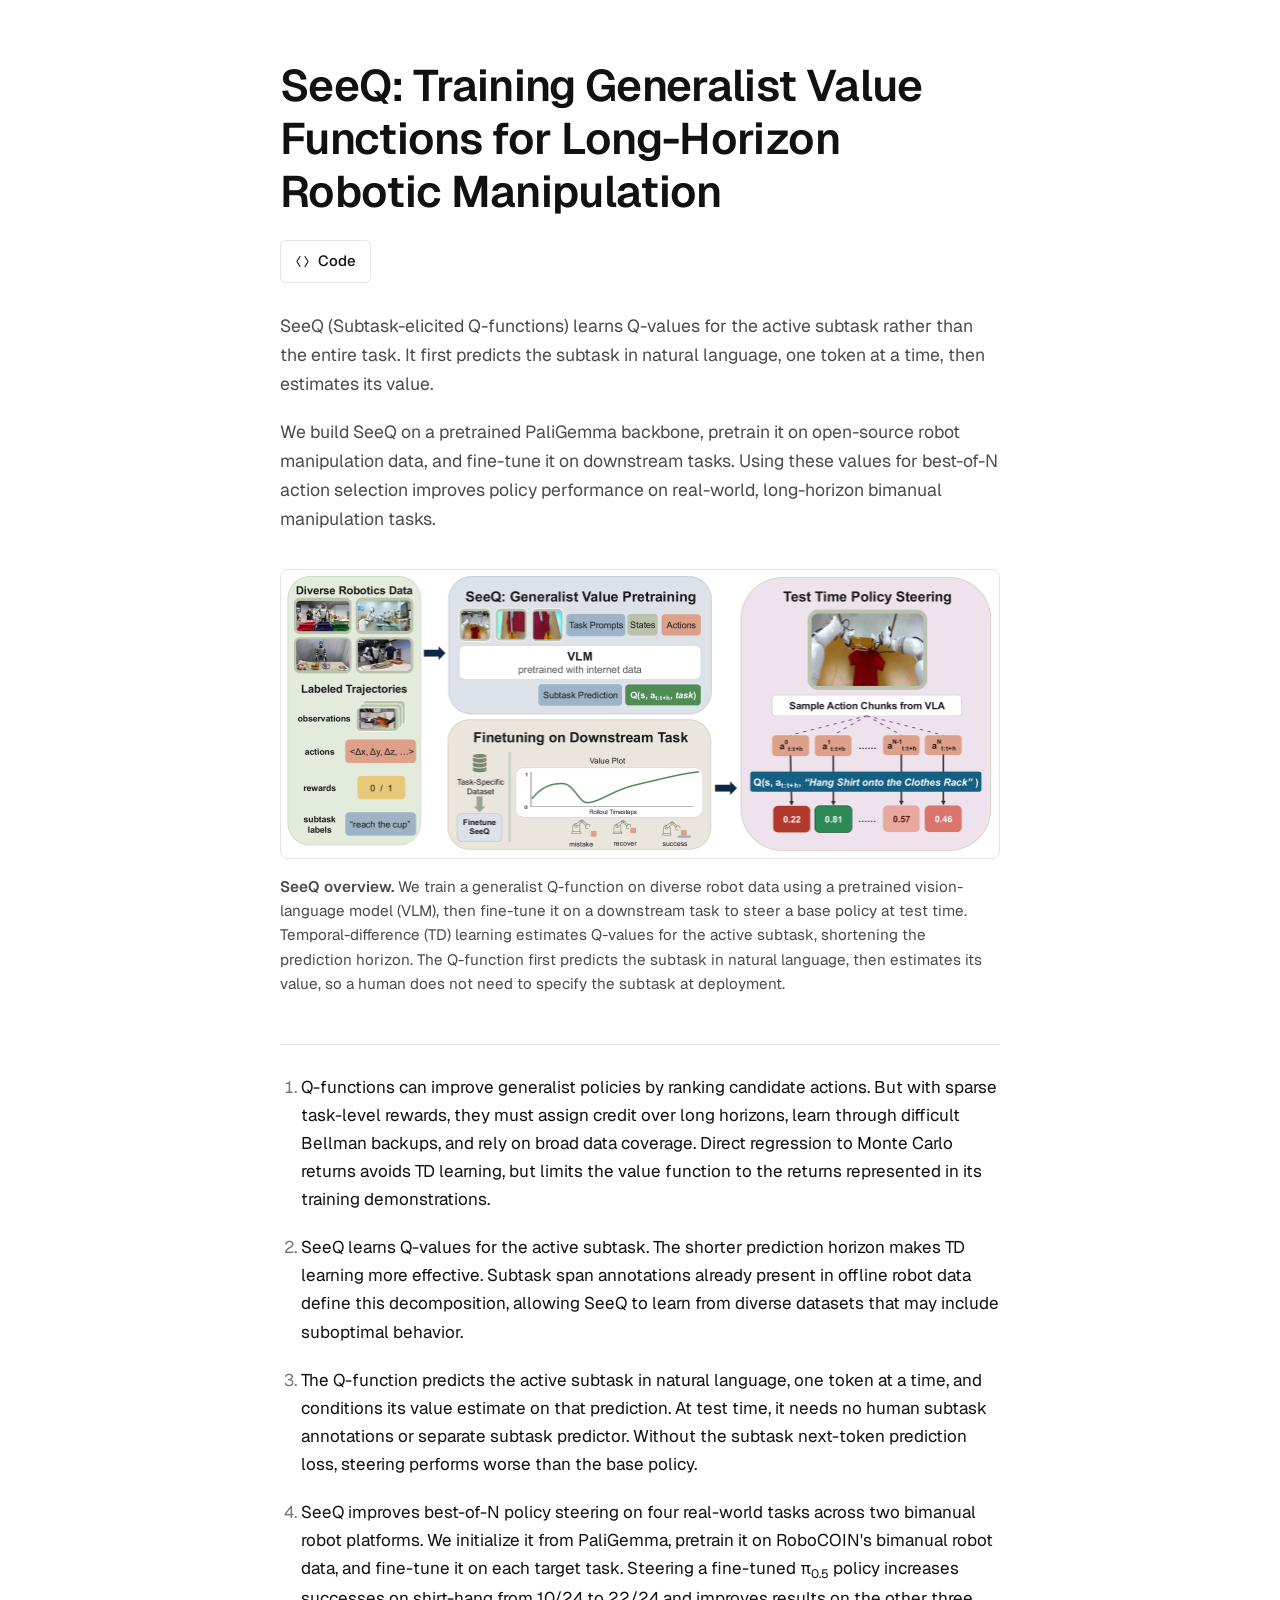
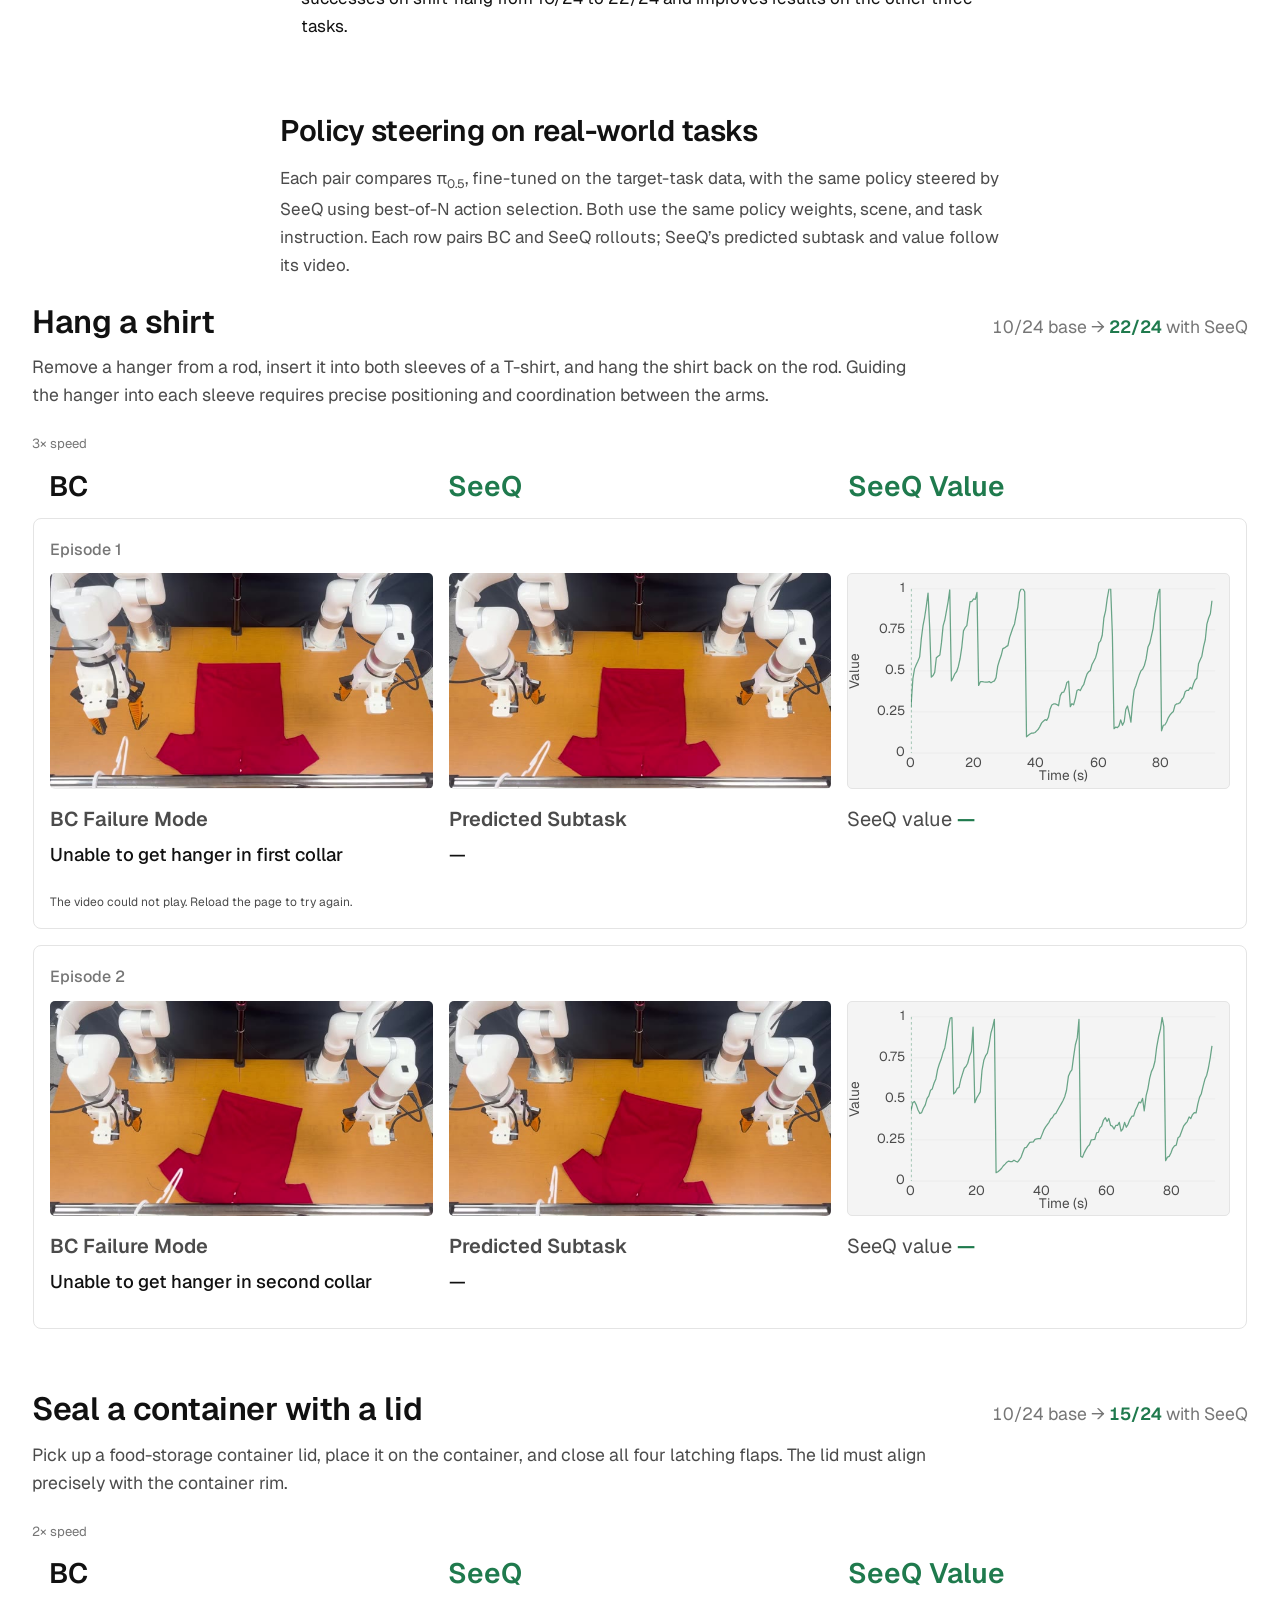
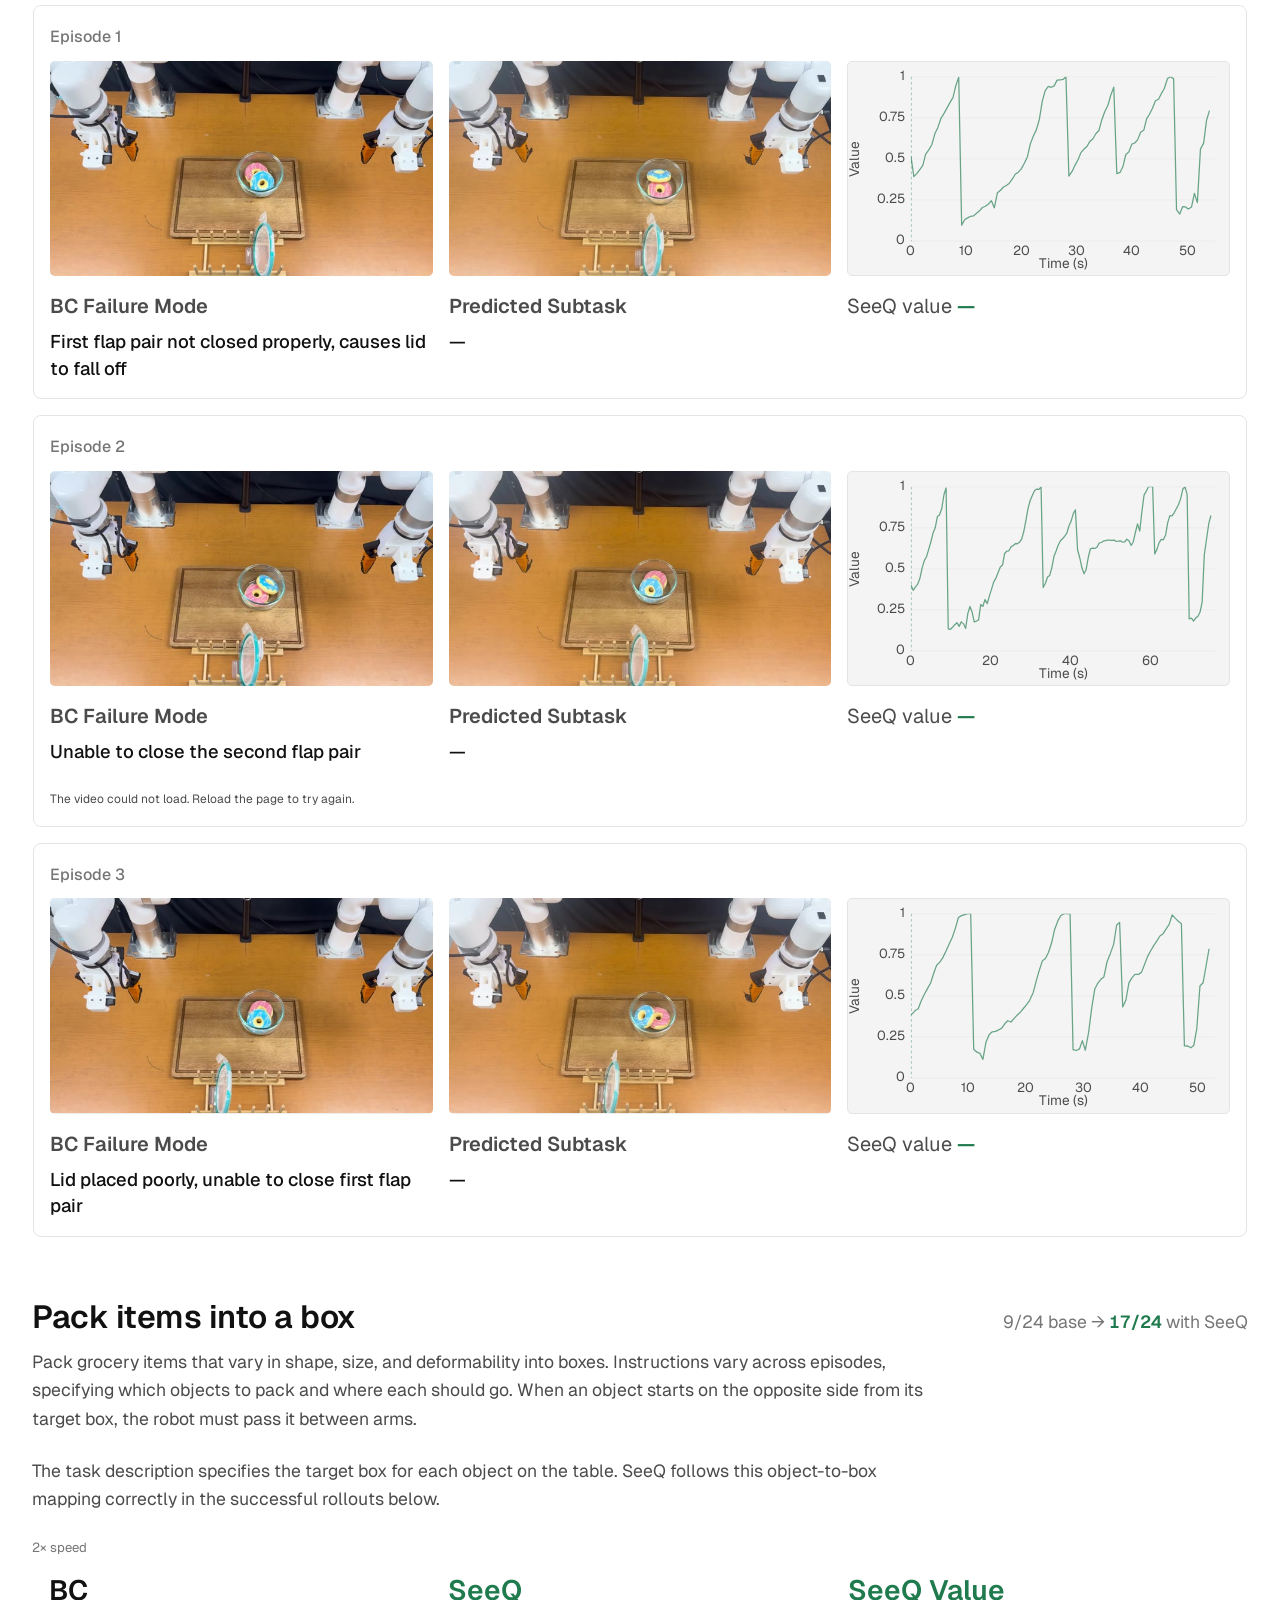
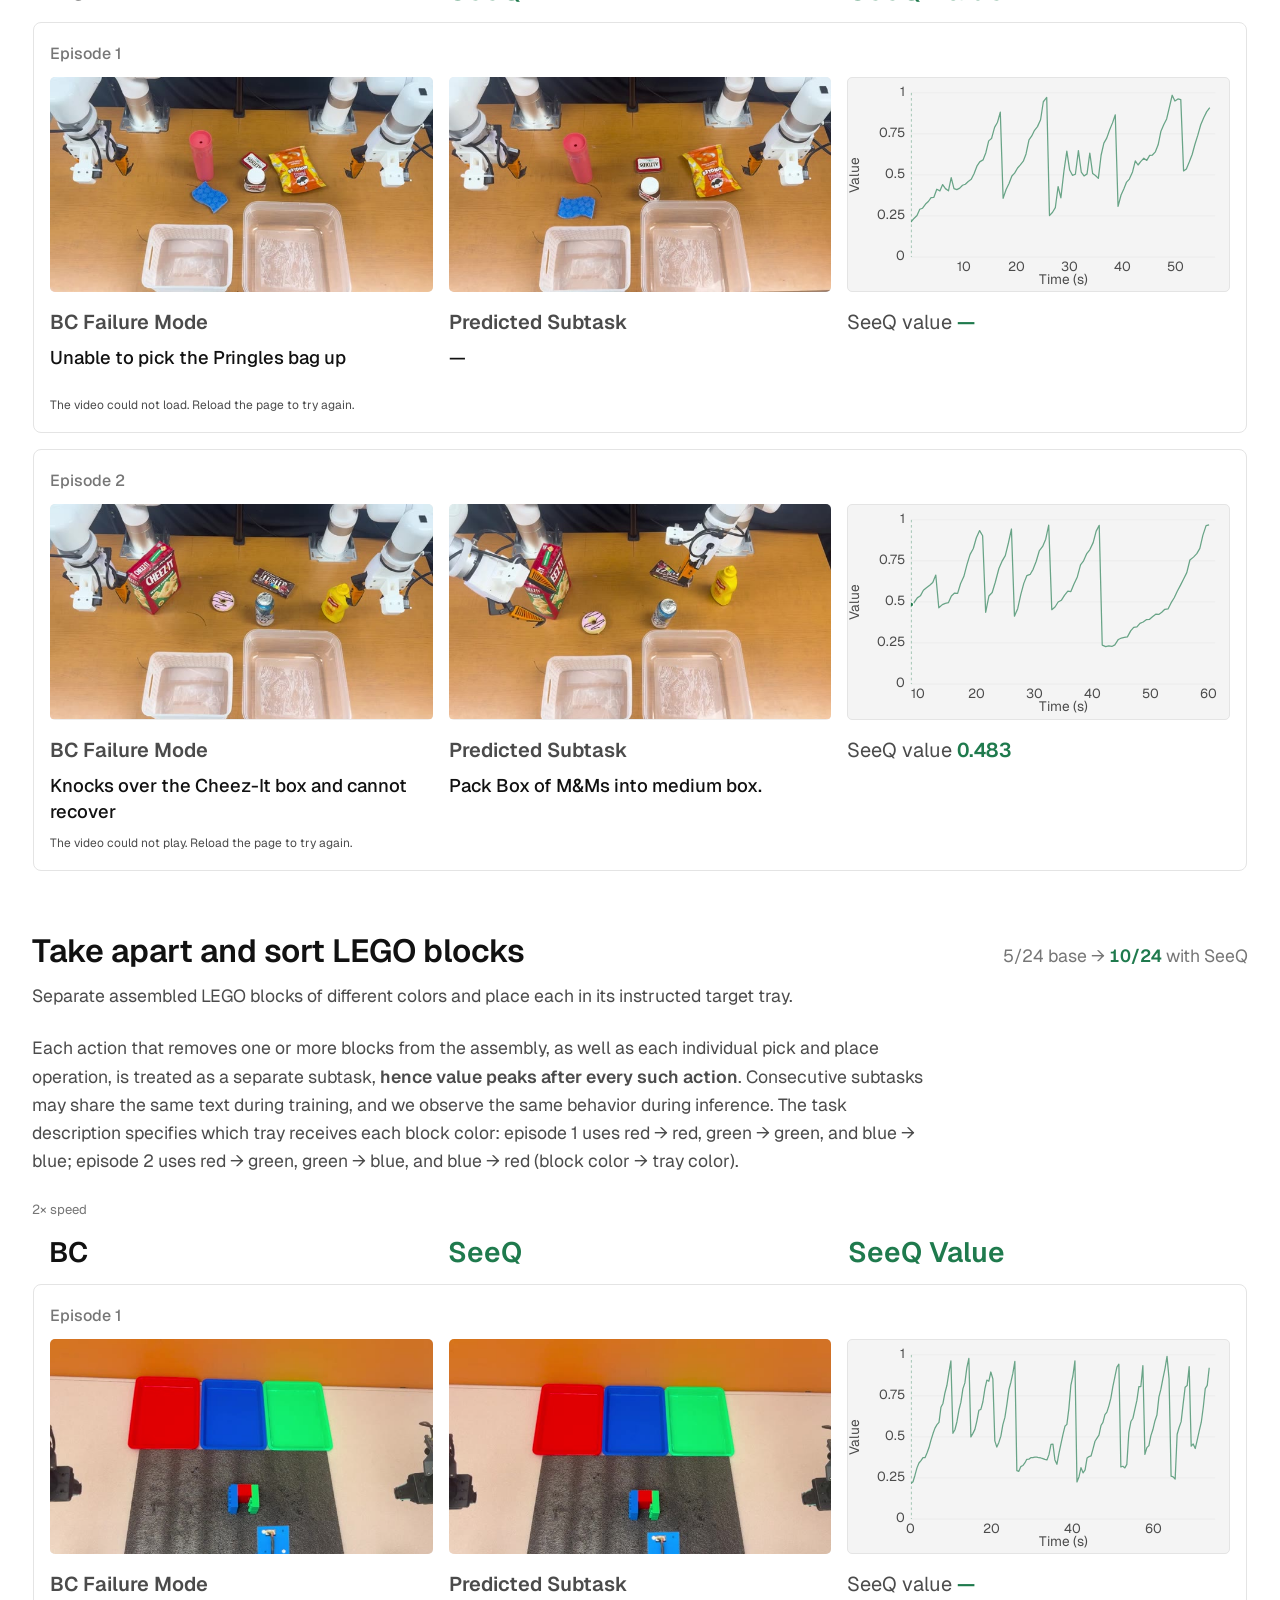
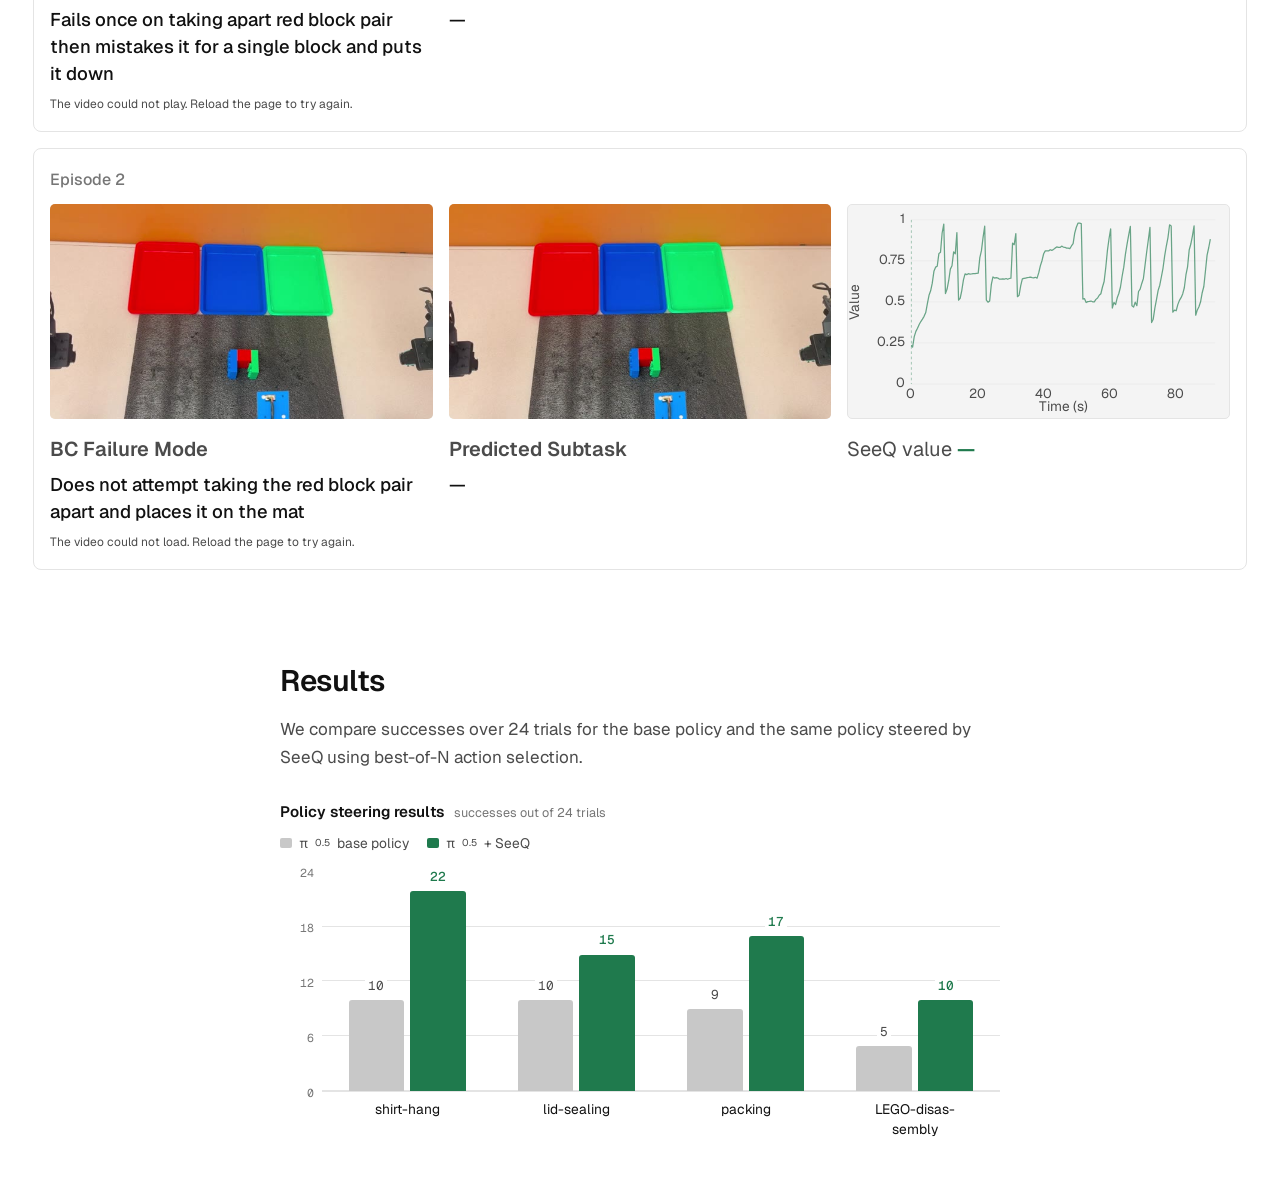
==== commit 1f06e4ed: "write LEGO in capitals Co-Authored-By: Claude Opus 5.5 (1M context) <noreply@anthropic.com>" ====
--- a/index.html
+++ b/index.html
@@ -226,25 +226,15 @@
       </ol>
     </li>
     <li><a href="#results">Results</a></li>
-    <li><a href="#bibtex">BibTeX</a></li>
   </ol>
 </aside>
 
 <header id="top">
   <div class="text">
-    <div class="kicker">Carnegie Mellon University · 2026</div>
     <h1>SeeQ: Training Generalist Value Functions for <span class="title-phrase">Long-Horizon</span>
       Robotic Manipulation</h1>
-    <div class="authors">
-      <span class="name">Saksham Singh</span>, <span class="name">Zheyuan Hu</span>,
-      <span class="name">Max Sobol Mark</span>, <span class="name">Jeffrey Yu</span>,
-      <span class="name">Zackory Erickson</span>, <span class="name">Aviral Kumar</span><br>
-      <span class="aff">Carnegie Mellon University</span>
-    </div>
     <div class="links">
-      <a class="btn" href="https://arxiv.org/abs/2609.22085"><svg viewBox="0 0 24 24"><path d="M6 3h9l5 5v13H6z"/><path d="M14 3v6h6"/><path d="M9 13h7M9 17h7"/></svg>Paper</a>
-      <a class="btn" href="https://github.com/saksham002/generalist-value-functions"><svg viewBox="0 0 24 24"><path d="M8 4 3 12l5 8M16 4l5 8-5 8"/></svg>Code</a>
-      <a class="btn" href="#bibtex"><svg viewBox="0 0 24 24"><path d="M5 4h14v16H5z"/><path d="M9 9h6M9 13h6"/></svg>BibTeX</a>
+      <a class="btn" href="https://anonymous.4open.science/r/generalist-value-functions-0269/"><svg viewBox="0 0 24 24"><path d="M8 4 3 12l5 8M16 4l5 8-5 8"/></svg>Code</a>
     </div>
     <div class="dek">
       <p>SeeQ (Subtask-elicited Q-functions) learns Q-values for the active subtask rather than the entire task.
@@ -355,22 +345,6 @@
   </div>
 </section>
 
-<section id="bibtex">
-  <div class="text">
-    <h2>BibTeX</h2>
-<pre>@article{singh2026seeq,
-  title   = {SeeQ: Training Generalist Value Functions for Long-Horizon Robotic Manipulation},
-  author  = {Singh, Saksham and Hu, Zheyuan and Mark, Max Sobol and Yu, Jeffrey and Erickson, Zackory and Kumar, Aviral},
-  journal = {arXiv preprint arXiv:2609.22085},
-  year    = {2026}
-}</pre>
-  </div>
-</section>
-
-<footer class="text">
-  Carnegie Mellon University · <a href="mailto:saksham3@andrew.cmu.edu">saksham3@andrew.cmu.edu</a>
-</footer>
-
 <script>
   // The table of contents stays while the reader is above the rollouts and leaves as soon as
   // the "Policy steering" heading enters the viewport.
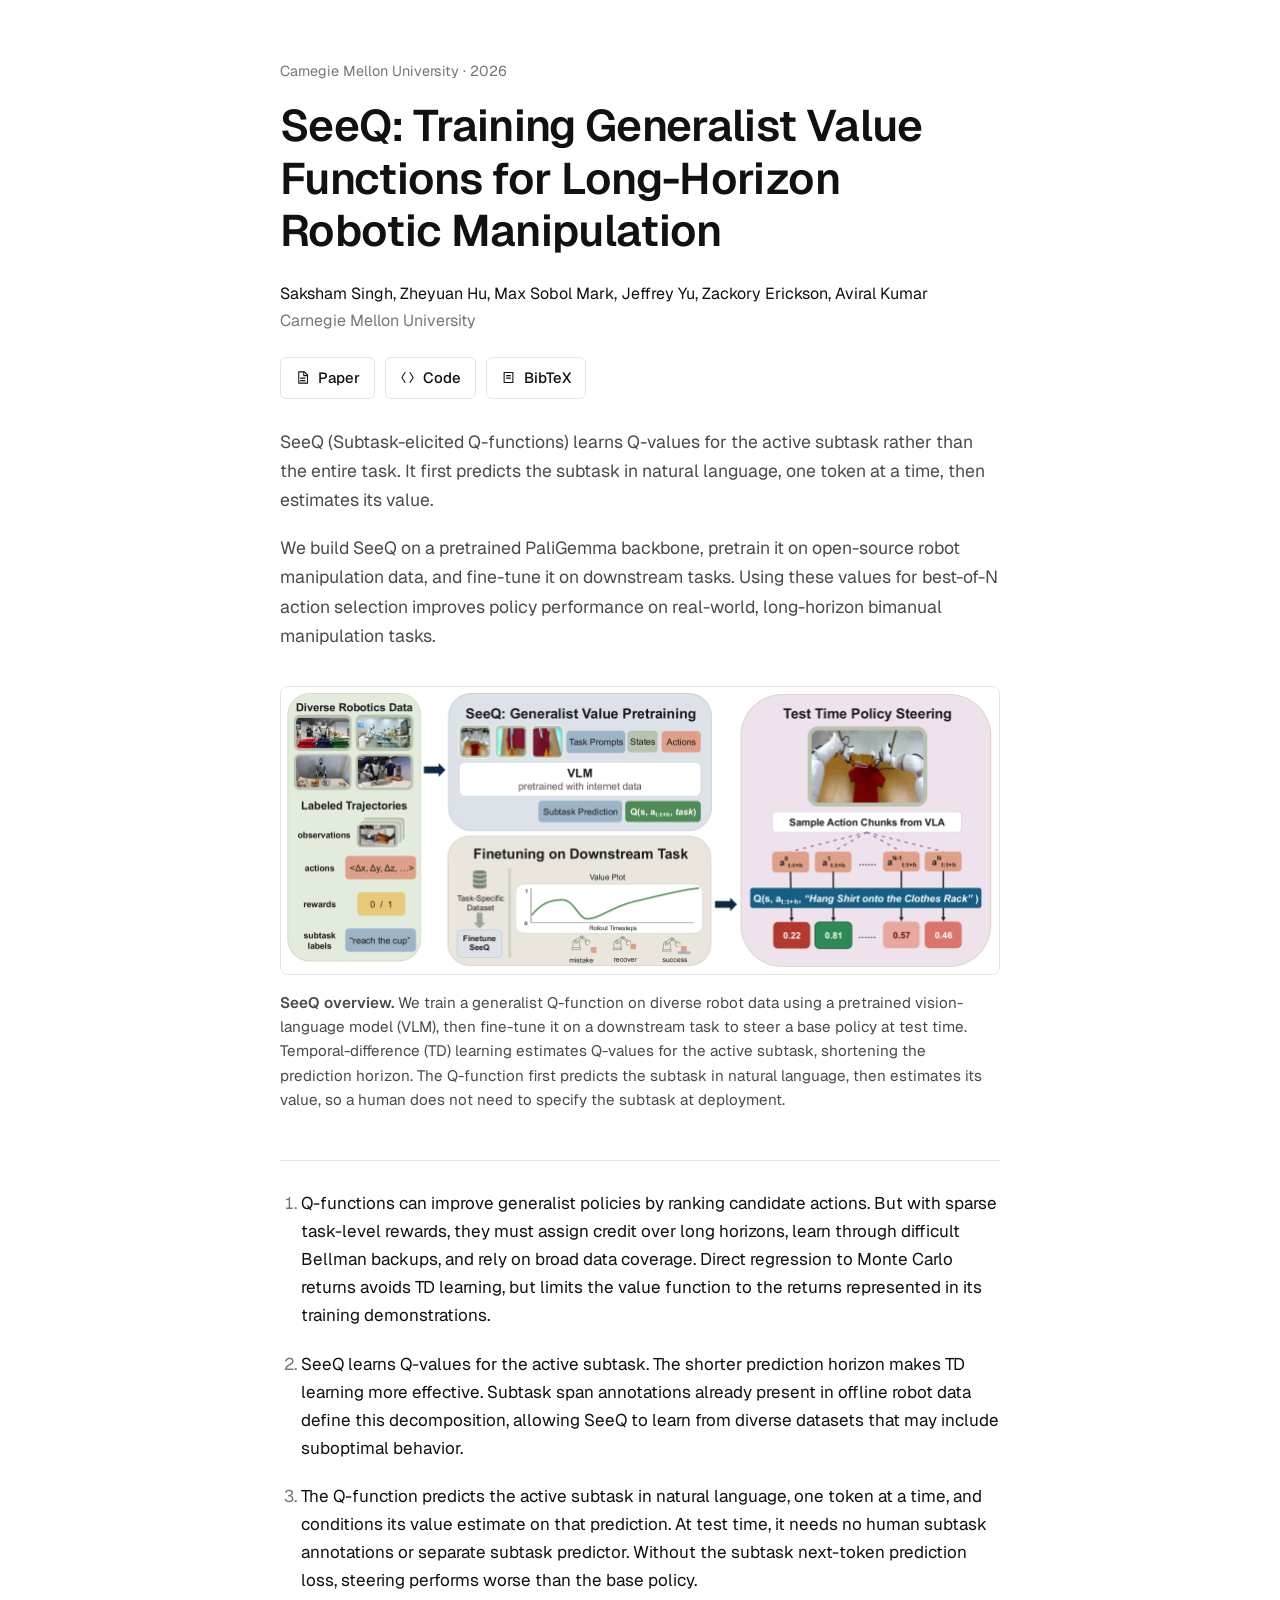
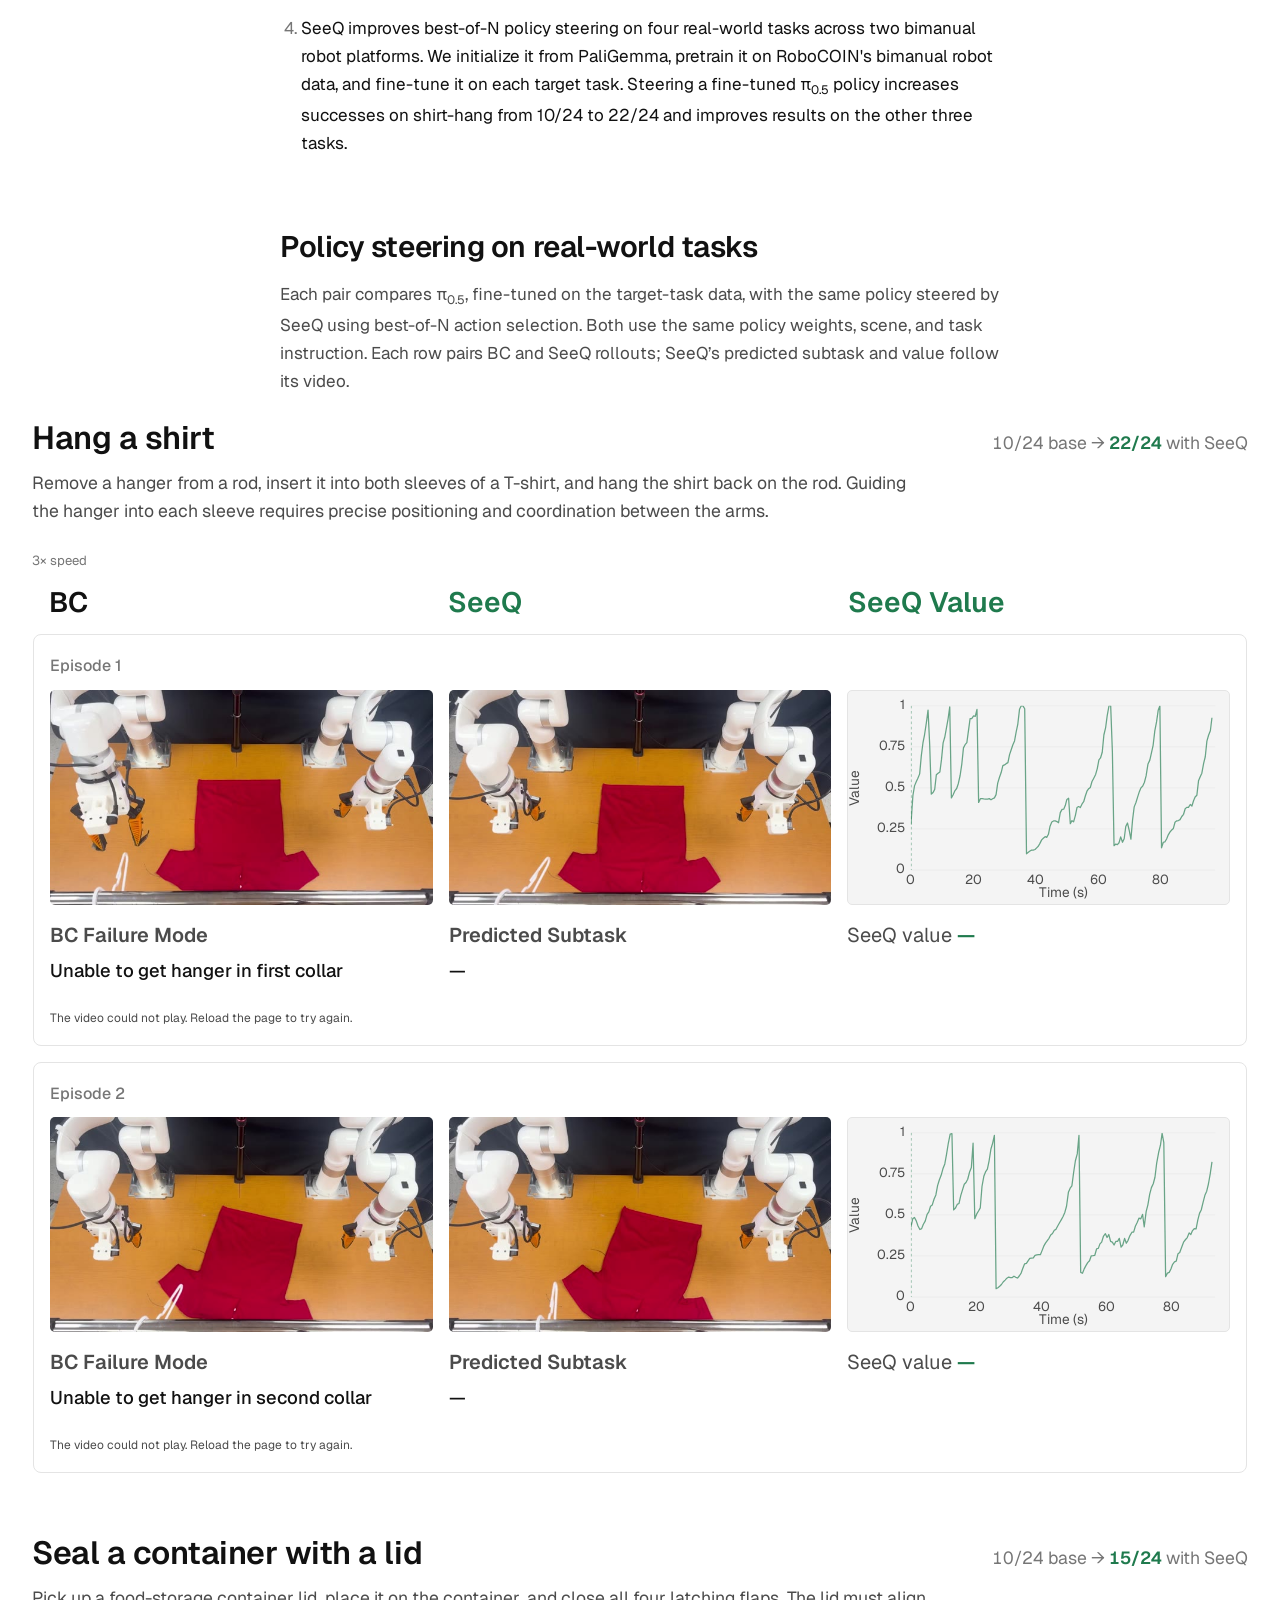
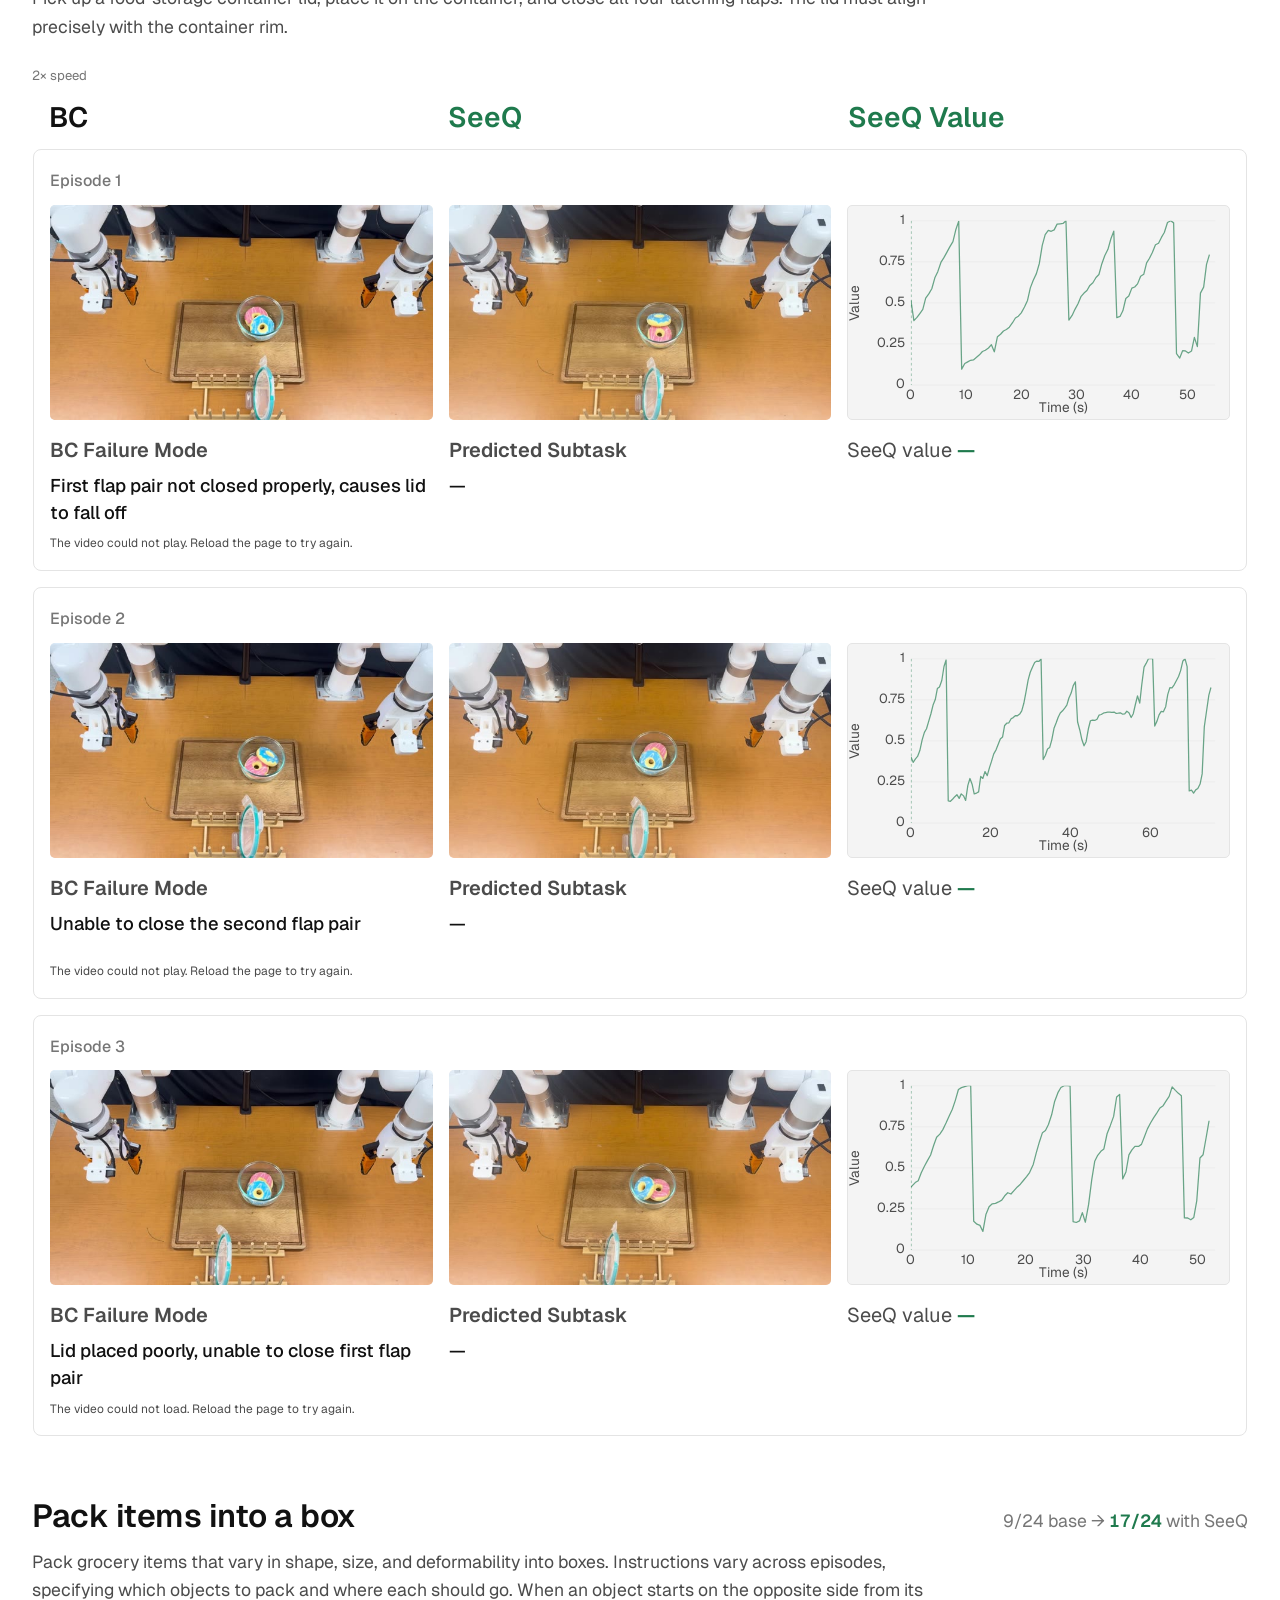
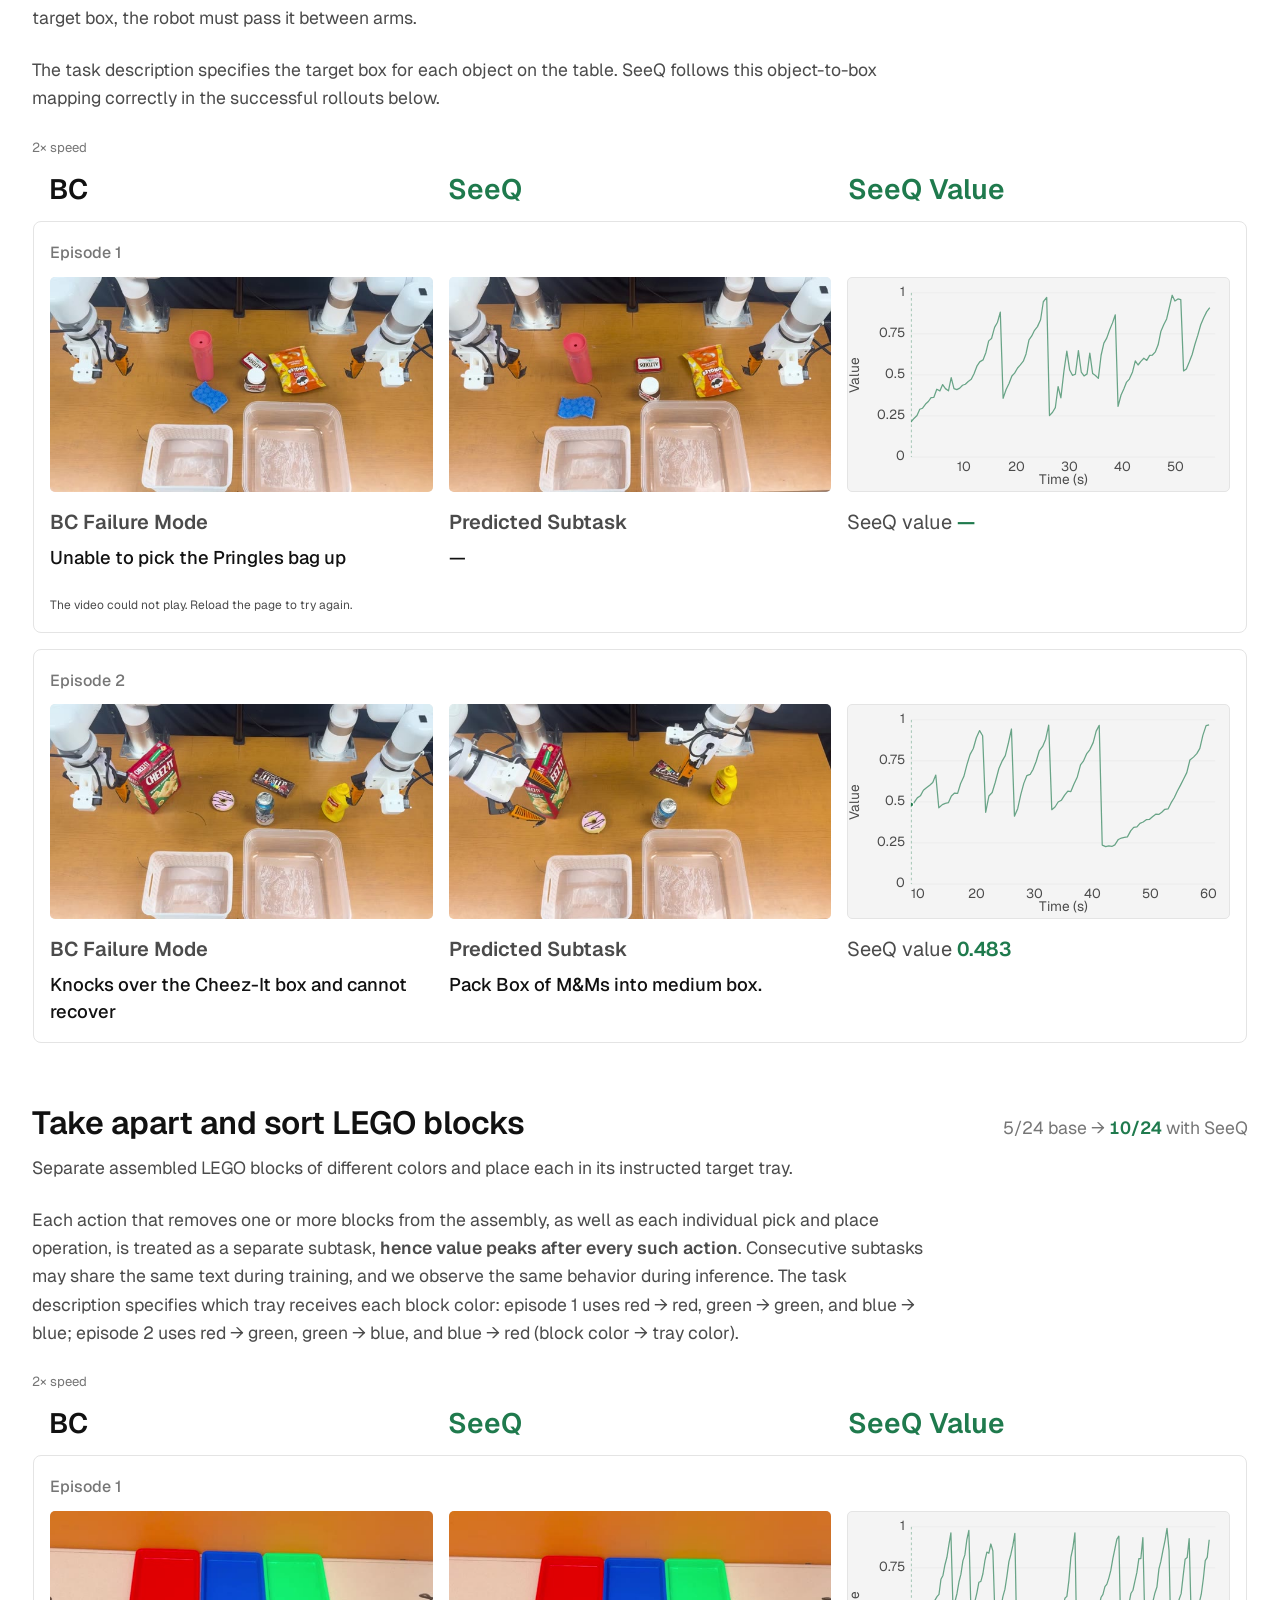
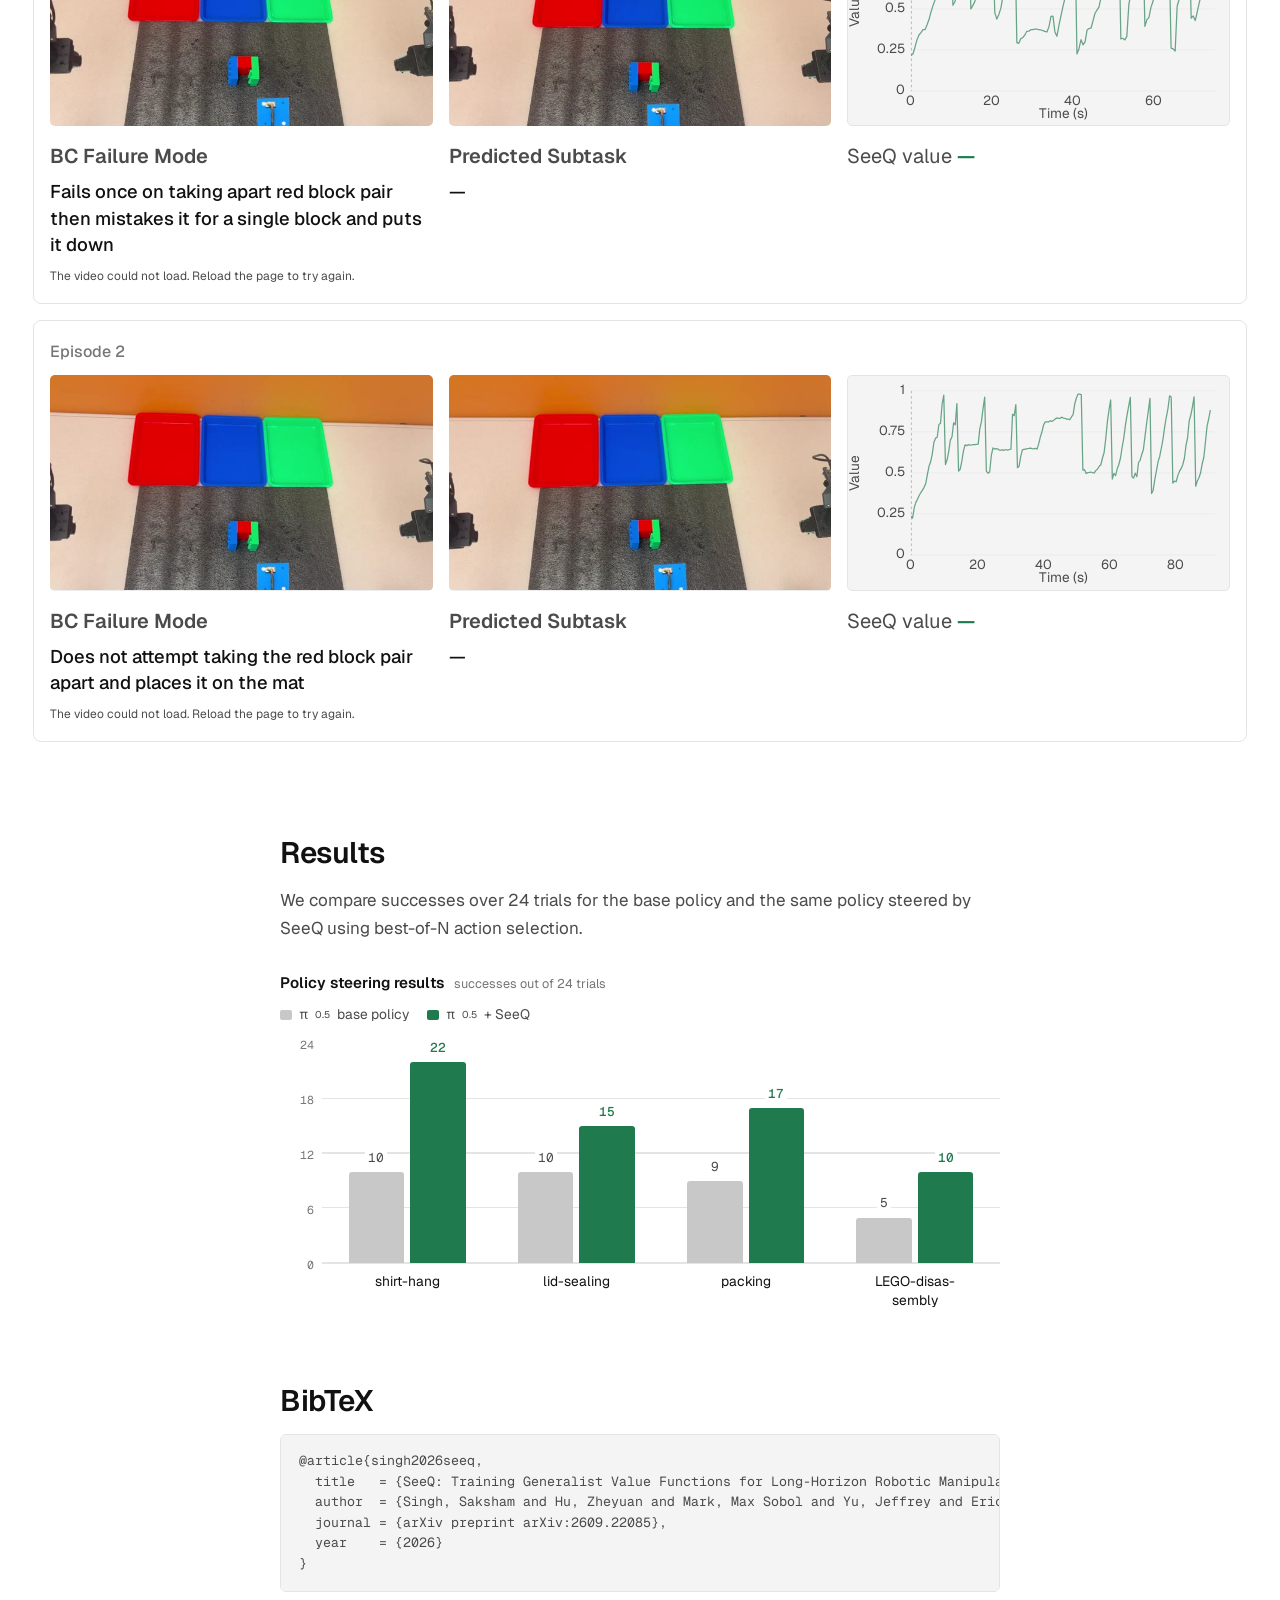
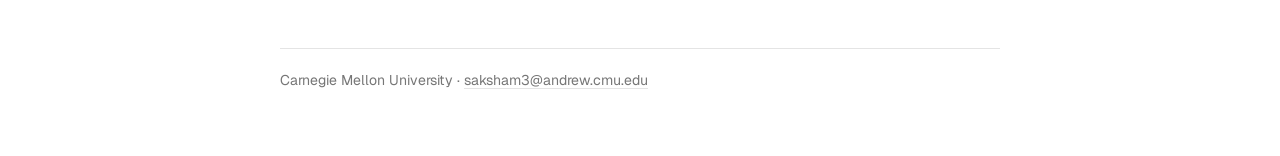
==== commit 7b8a9bd4: "bump data.js version so browsers load the LEGO title Co-Authored-By: Claude Opus 5.5 (1M context) <n" ====
--- a/index.html
+++ b/index.html
@@ -208,7 +208,7 @@
   }
 </style>
 <link rel="stylesheet" href="static/rollouts/rollouts.css?v=2">
-<script defer src="static/rollouts/data.js?v=2"></script>
+<script defer src="static/rollouts/data.js?v=3"></script>
 <script defer src="static/rollouts/player.js?v=7"></script>
 </head>
 <body>
@@ -226,15 +226,25 @@
       </ol>
     </li>
     <li><a href="#results">Results</a></li>
+    <li><a href="#bibtex">BibTeX</a></li>
   </ol>
 </aside>
 
 <header id="top">
   <div class="text">
+    <div class="kicker">Carnegie Mellon University · 2026</div>
     <h1>SeeQ: Training Generalist Value Functions for <span class="title-phrase">Long-Horizon</span>
       Robotic Manipulation</h1>
+    <div class="authors">
+      <span class="name">Saksham Singh</span>, <span class="name">Zheyuan Hu</span>,
+      <span class="name">Max Sobol Mark</span>, <span class="name">Jeffrey Yu</span>,
+      <span class="name">Zackory Erickson</span>, <span class="name">Aviral Kumar</span><br>
+      <span class="aff">Carnegie Mellon University</span>
+    </div>
     <div class="links">
-      <a class="btn" href="https://anonymous.4open.science/r/generalist-value-functions-0269/"><svg viewBox="0 0 24 24"><path d="M8 4 3 12l5 8M16 4l5 8-5 8"/></svg>Code</a>
+      <a class="btn" href="https://arxiv.org/abs/2609.22085"><svg viewBox="0 0 24 24"><path d="M6 3h9l5 5v13H6z"/><path d="M14 3v6h6"/><path d="M9 13h7M9 17h7"/></svg>Paper</a>
+      <a class="btn" href="https://github.com/saksham002/generalist-value-functions"><svg viewBox="0 0 24 24"><path d="M8 4 3 12l5 8M16 4l5 8-5 8"/></svg>Code</a>
+      <a class="btn" href="#bibtex"><svg viewBox="0 0 24 24"><path d="M5 4h14v16H5z"/><path d="M9 9h6M9 13h6"/></svg>BibTeX</a>
     </div>
     <div class="dek">
       <p>SeeQ (Subtask-elicited Q-functions) learns Q-values for the active subtask rather than the entire task.
@@ -345,6 +355,22 @@
   </div>
 </section>
 
+<section id="bibtex">
+  <div class="text">
+    <h2>BibTeX</h2>
+<pre>@article{singh2026seeq,
+  title   = {SeeQ: Training Generalist Value Functions for Long-Horizon Robotic Manipulation},
+  author  = {Singh, Saksham and Hu, Zheyuan and Mark, Max Sobol and Yu, Jeffrey and Erickson, Zackory and Kumar, Aviral},
+  journal = {arXiv preprint arXiv:2609.22085},
+  year    = {2026}
+}</pre>
+  </div>
+</section>
+
+<footer class="text">
+  Carnegie Mellon University · <a href="mailto:saksham3@andrew.cmu.edu">saksham3@andrew.cmu.edu</a>
+</footer>
+
 <script>
   // The table of contents stays while the reader is above the rollouts and leaves as soon as
   // the "Policy steering" heading enters the viewport.
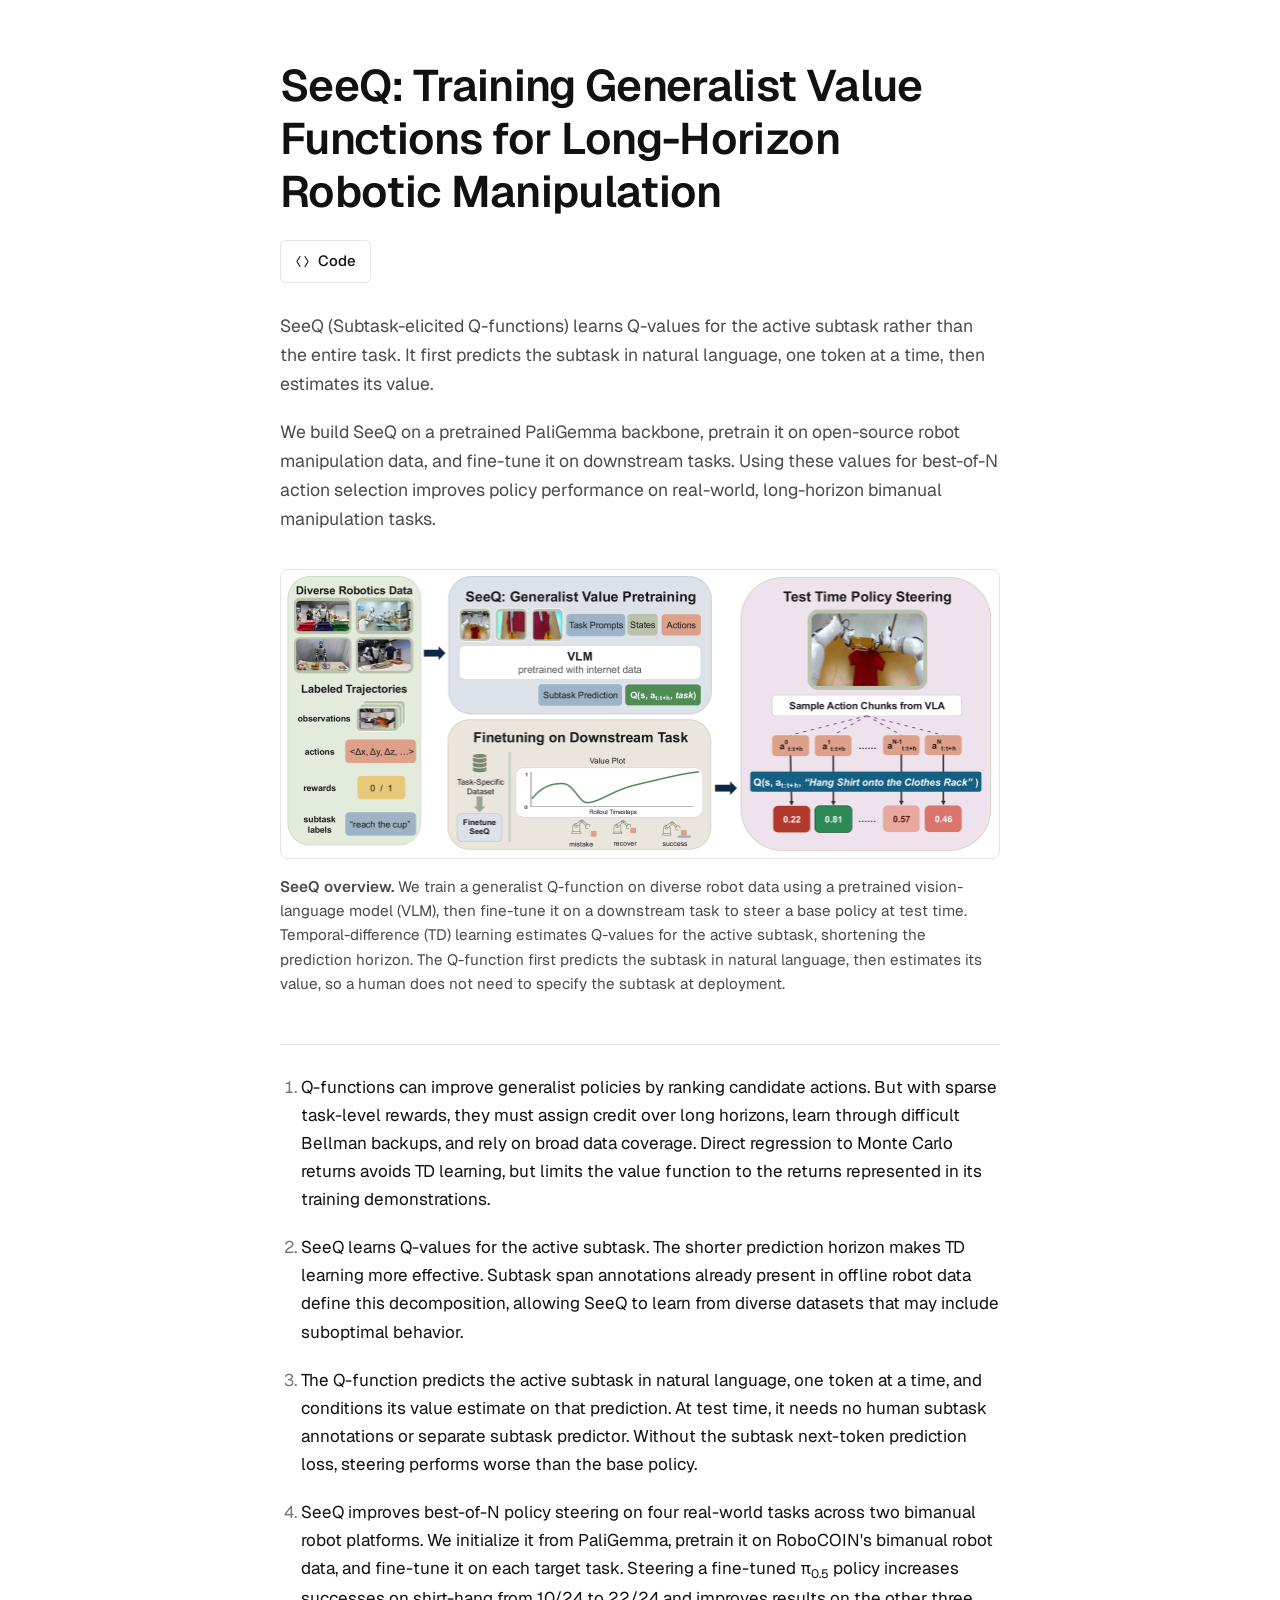
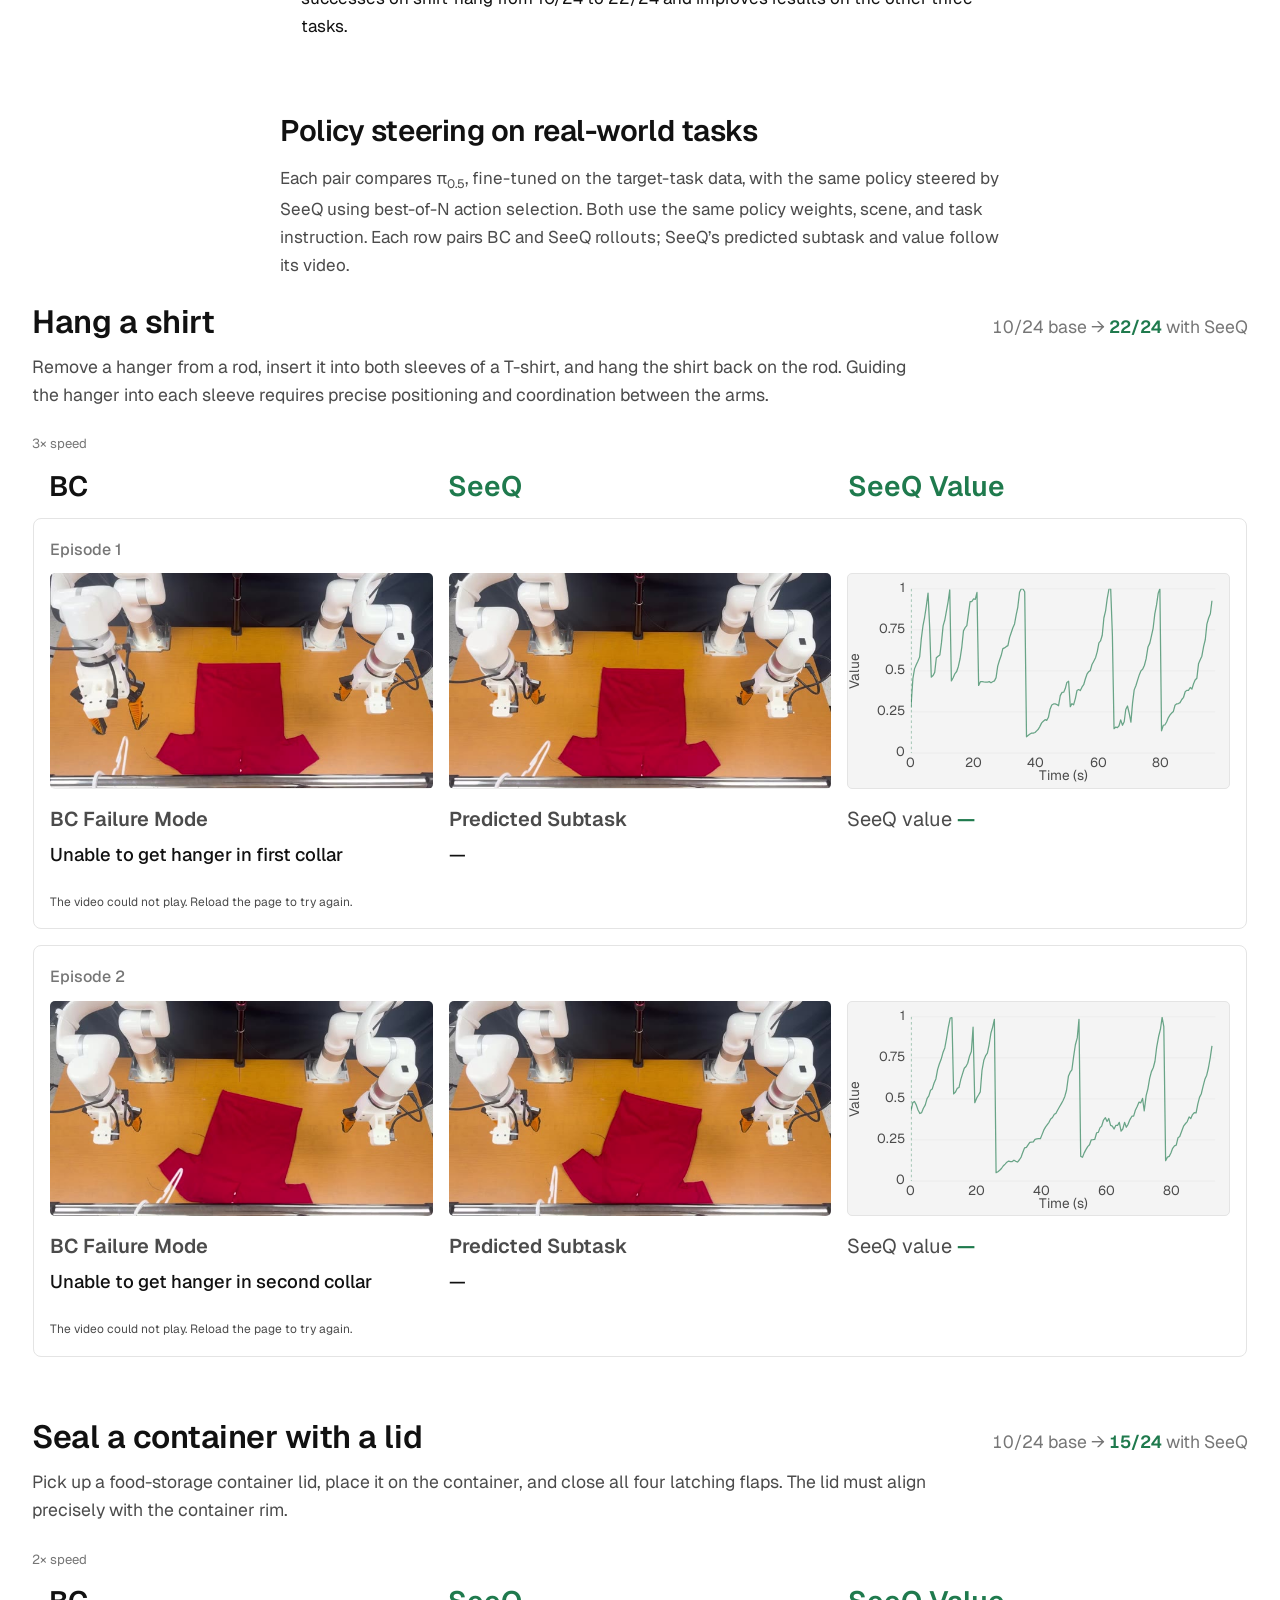
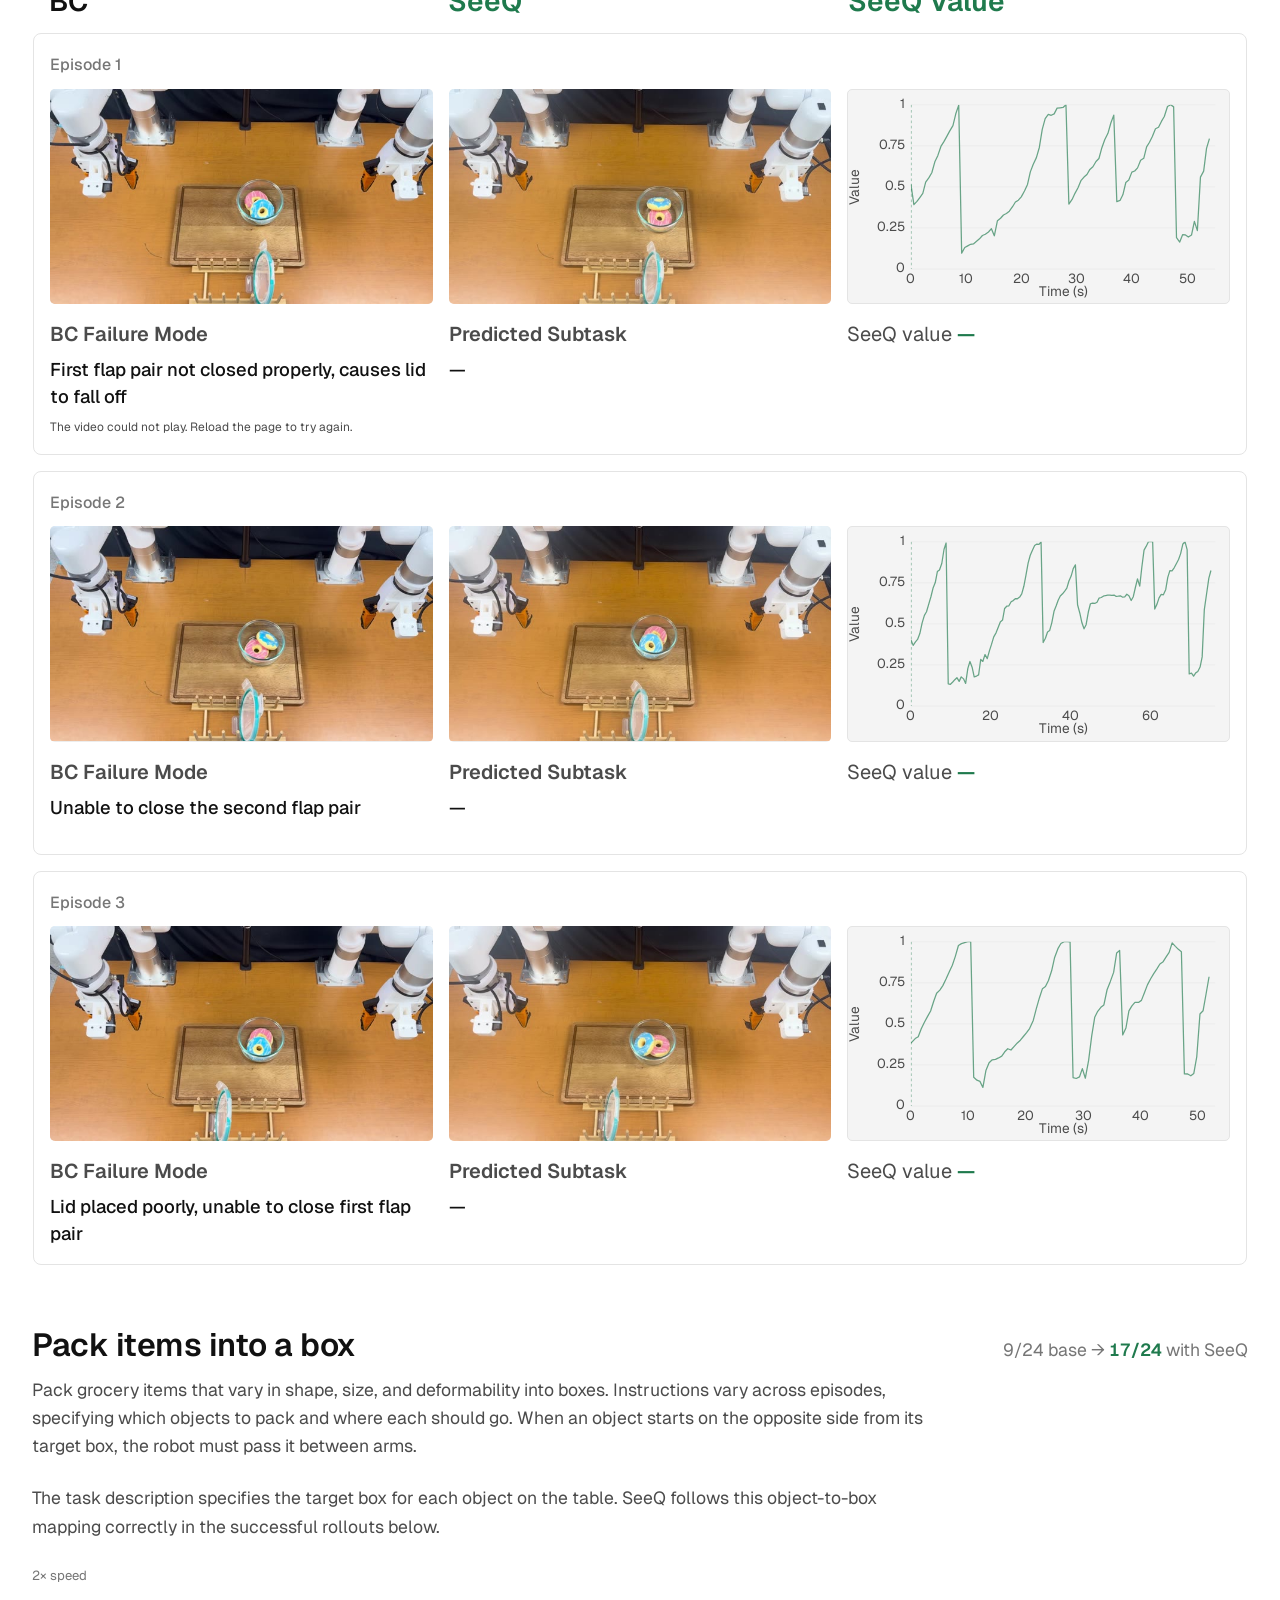
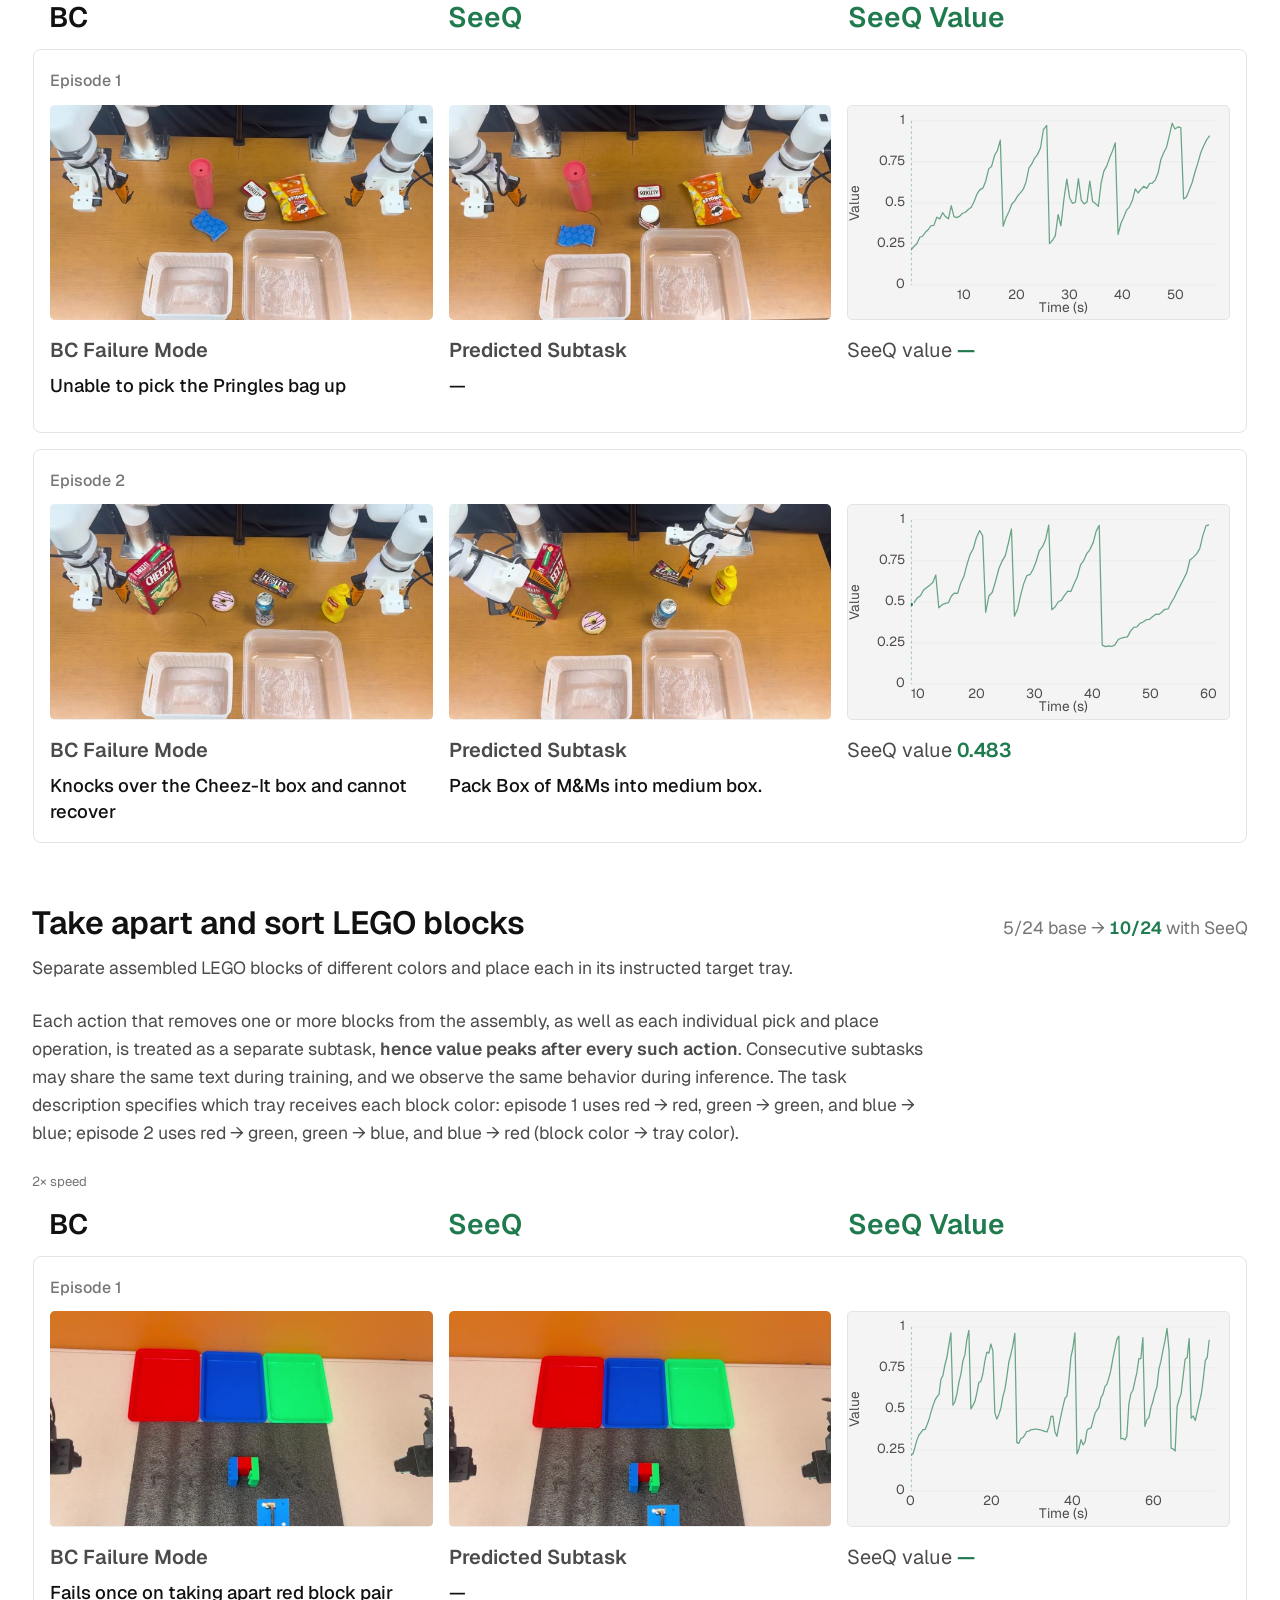
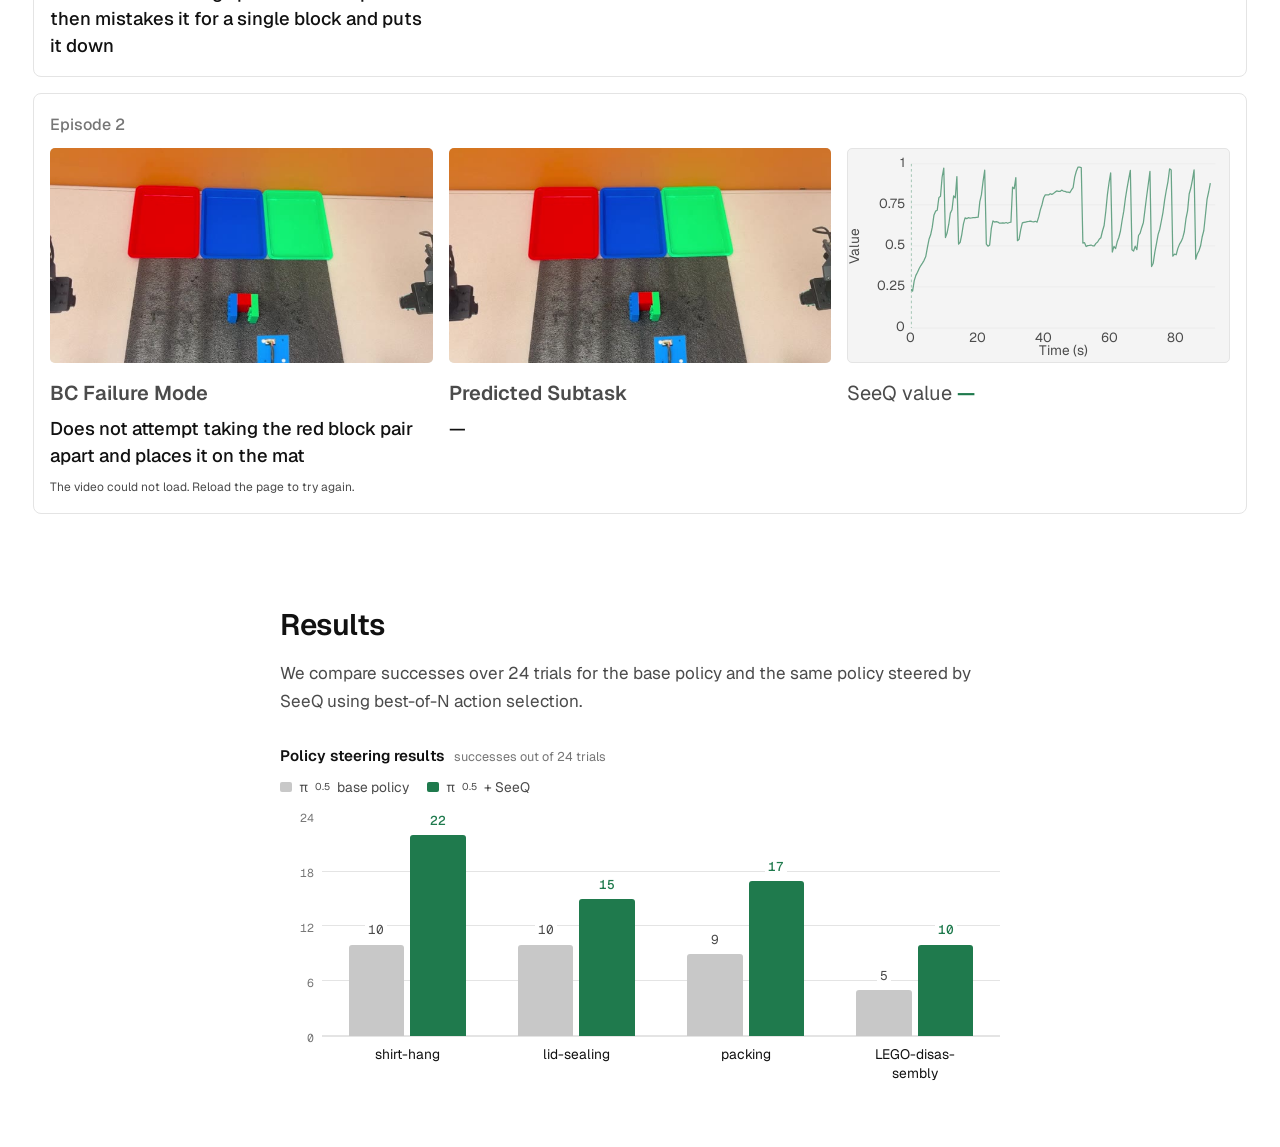
==== commit 8106a80d: "bump data.js version so browsers load the LEGO title Co-Authored-By: Claude Opus 5.5 (1M context) <n" ====
--- a/index.html
+++ b/index.html
@@ -226,25 +226,15 @@
       </ol>
     </li>
     <li><a href="#results">Results</a></li>
-    <li><a href="#bibtex">BibTeX</a></li>
   </ol>
 </aside>
 
 <header id="top">
   <div class="text">
-    <div class="kicker">Carnegie Mellon University · 2026</div>
     <h1>SeeQ: Training Generalist Value Functions for <span class="title-phrase">Long-Horizon</span>
       Robotic Manipulation</h1>
-    <div class="authors">
-      <span class="name">Saksham Singh</span>, <span class="name">Zheyuan Hu</span>,
-      <span class="name">Max Sobol Mark</span>, <span class="name">Jeffrey Yu</span>,
-      <span class="name">Zackory Erickson</span>, <span class="name">Aviral Kumar</span><br>
-      <span class="aff">Carnegie Mellon University</span>
-    </div>
     <div class="links">
-      <a class="btn" href="https://arxiv.org/abs/2609.22085"><svg viewBox="0 0 24 24"><path d="M6 3h9l5 5v13H6z"/><path d="M14 3v6h6"/><path d="M9 13h7M9 17h7"/></svg>Paper</a>
-      <a class="btn" href="https://github.com/saksham002/generalist-value-functions"><svg viewBox="0 0 24 24"><path d="M8 4 3 12l5 8M16 4l5 8-5 8"/></svg>Code</a>
-      <a class="btn" href="#bibtex"><svg viewBox="0 0 24 24"><path d="M5 4h14v16H5z"/><path d="M9 9h6M9 13h6"/></svg>BibTeX</a>
+      <a class="btn" href="https://anonymous.4open.science/r/generalist-value-functions-0269/"><svg viewBox="0 0 24 24"><path d="M8 4 3 12l5 8M16 4l5 8-5 8"/></svg>Code</a>
     </div>
     <div class="dek">
       <p>SeeQ (Subtask-elicited Q-functions) learns Q-values for the active subtask rather than the entire task.
@@ -355,22 +345,6 @@
   </div>
 </section>
 
-<section id="bibtex">
-  <div class="text">
-    <h2>BibTeX</h2>
-<pre>@article{singh2026seeq,
-  title   = {SeeQ: Training Generalist Value Functions for Long-Horizon Robotic Manipulation},
-  author  = {Singh, Saksham and Hu, Zheyuan and Mark, Max Sobol and Yu, Jeffrey and Erickson, Zackory and Kumar, Aviral},
-  journal = {arXiv preprint arXiv:2609.22085},
-  year    = {2026}
-}</pre>
-  </div>
-</section>
-
-<footer class="text">
-  Carnegie Mellon University · <a href="mailto:saksham3@andrew.cmu.edu">saksham3@andrew.cmu.edu</a>
-</footer>
-
 <script>
   // The table of contents stays while the reader is above the rollouts and leaves as soon as
   // the "Policy steering" heading enters the viewport.
